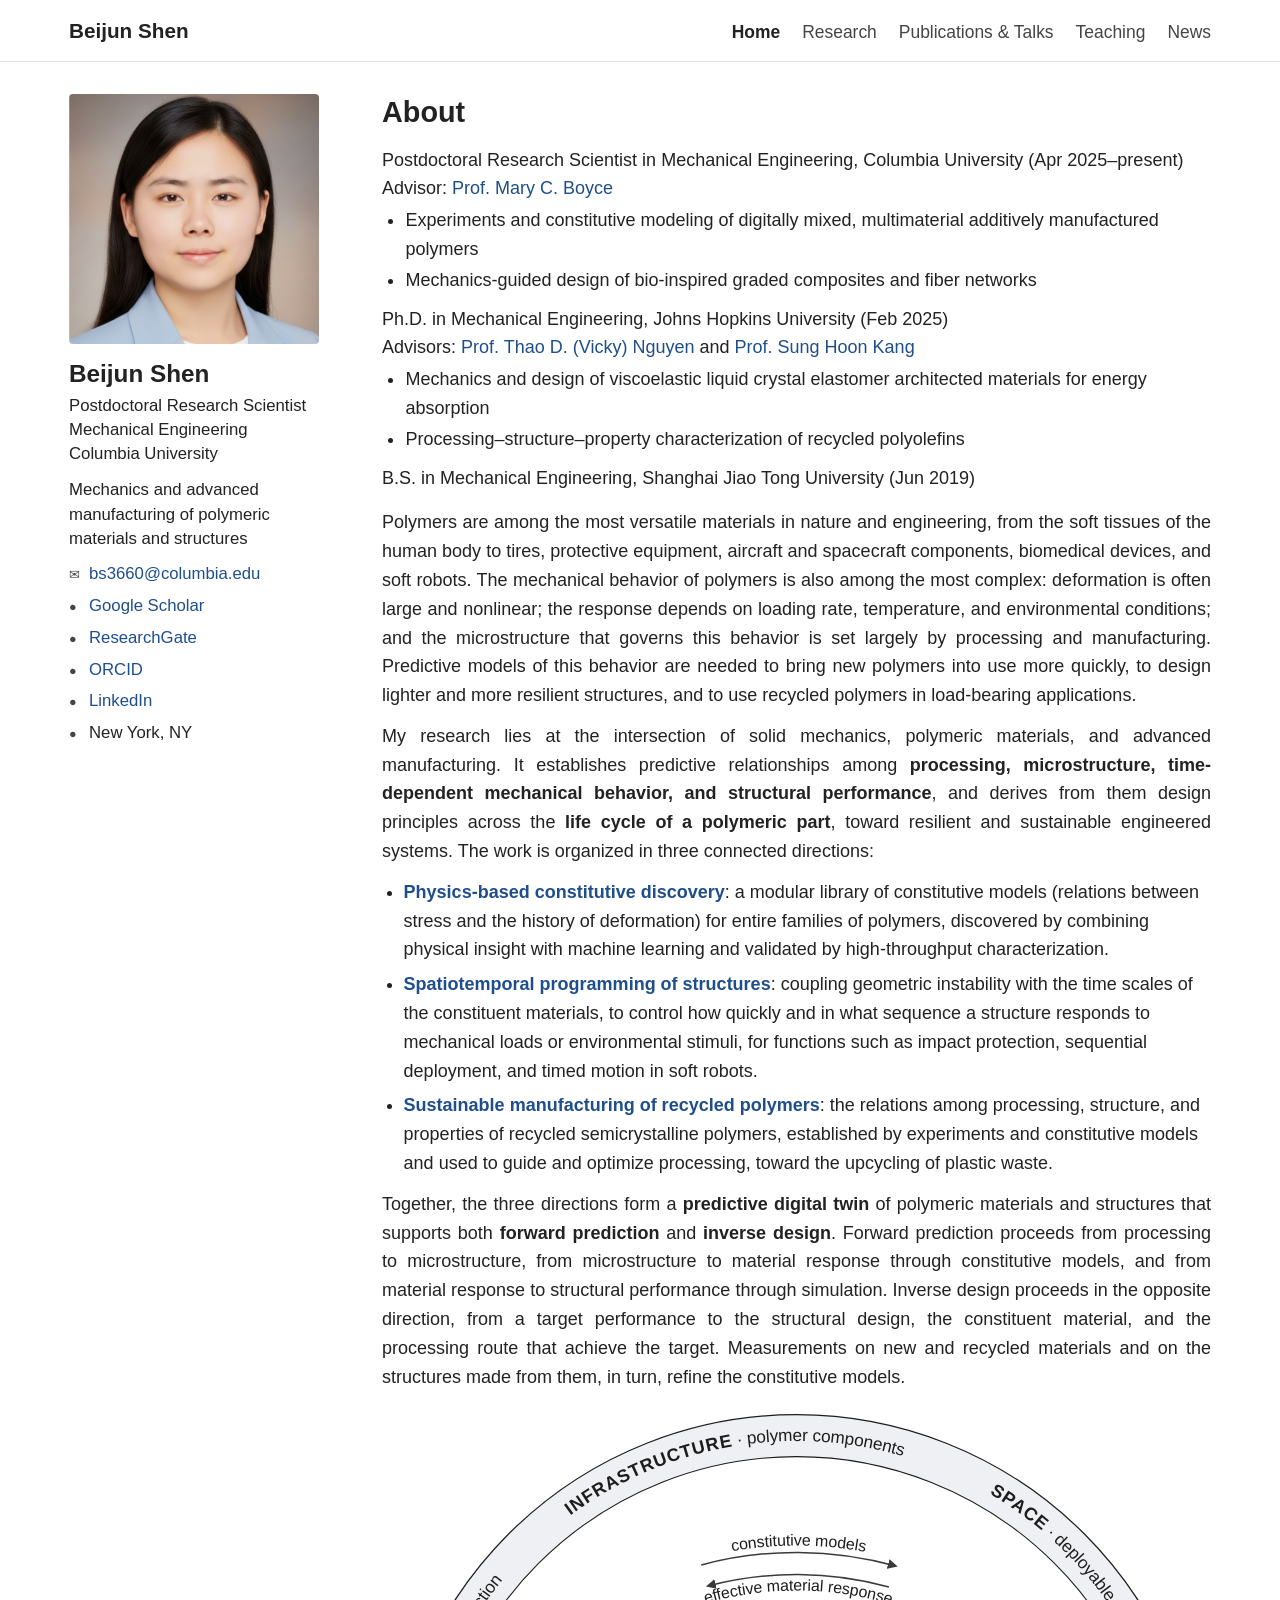
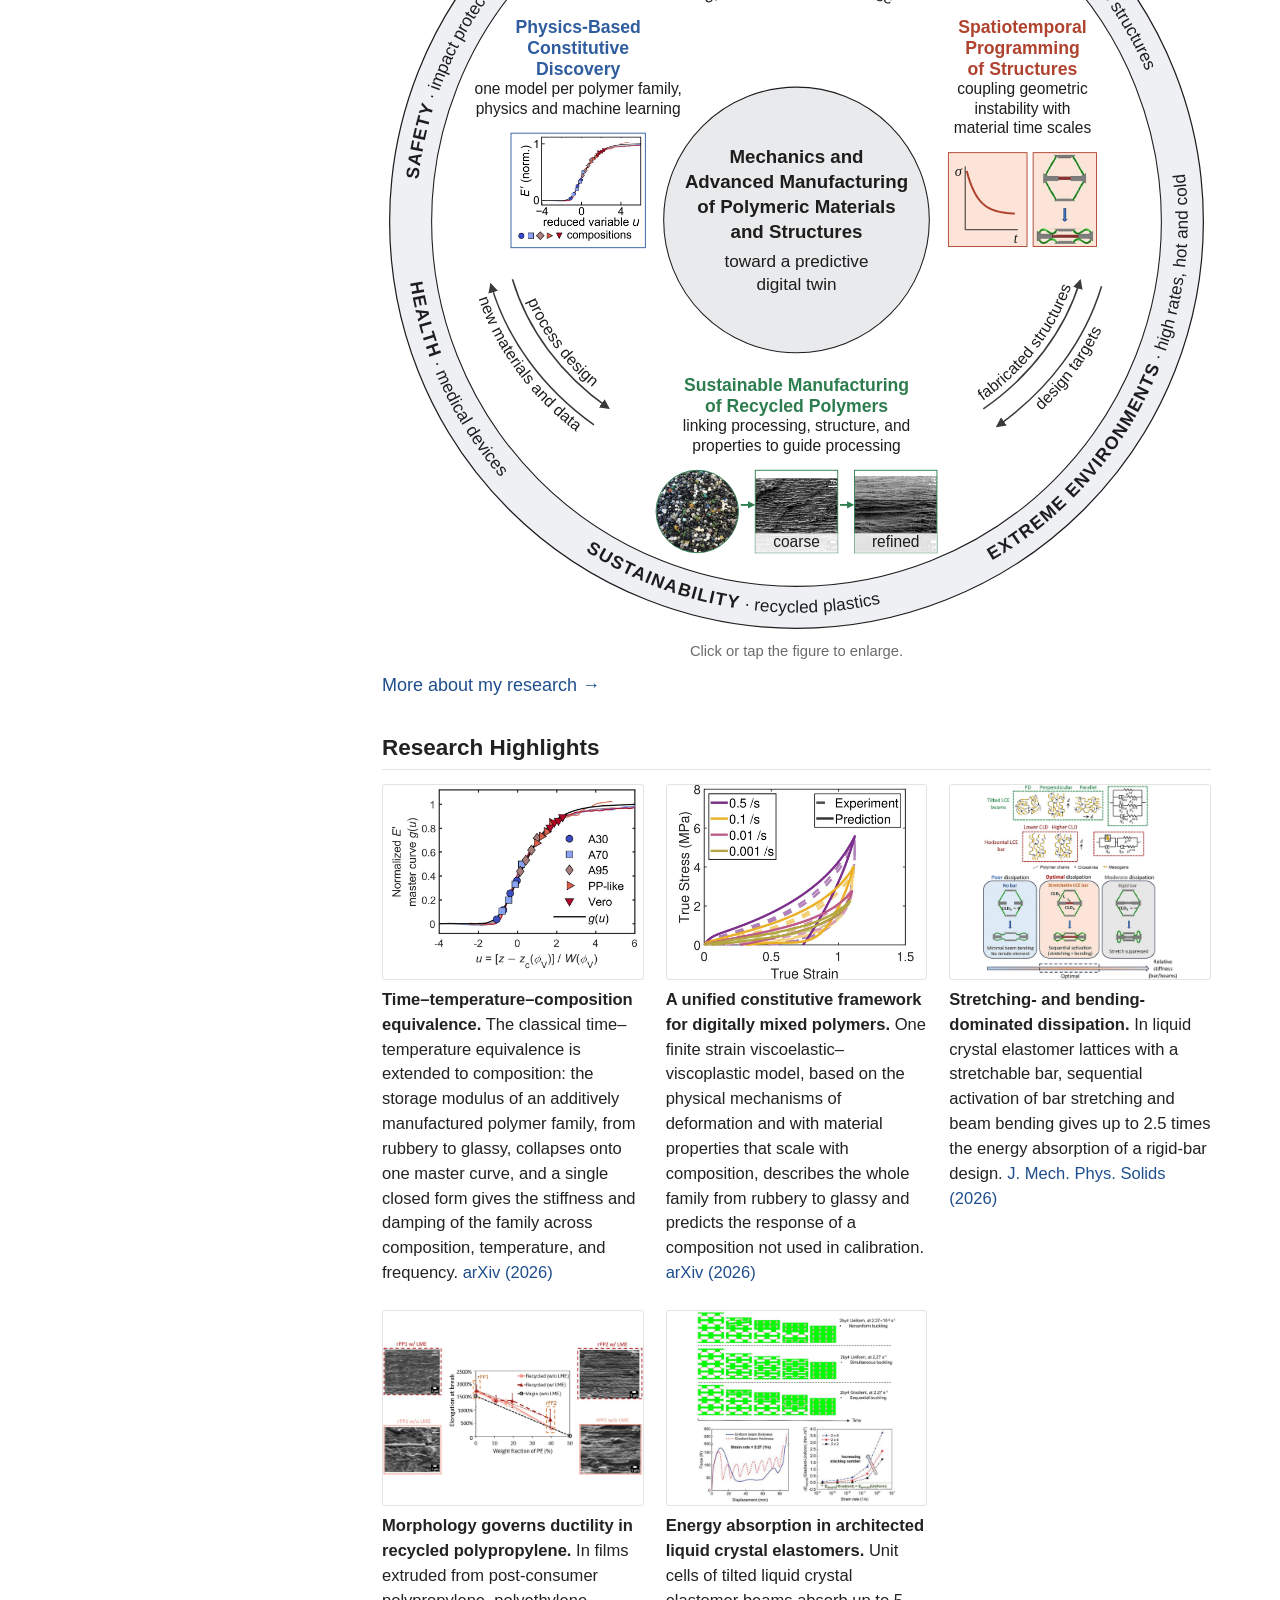
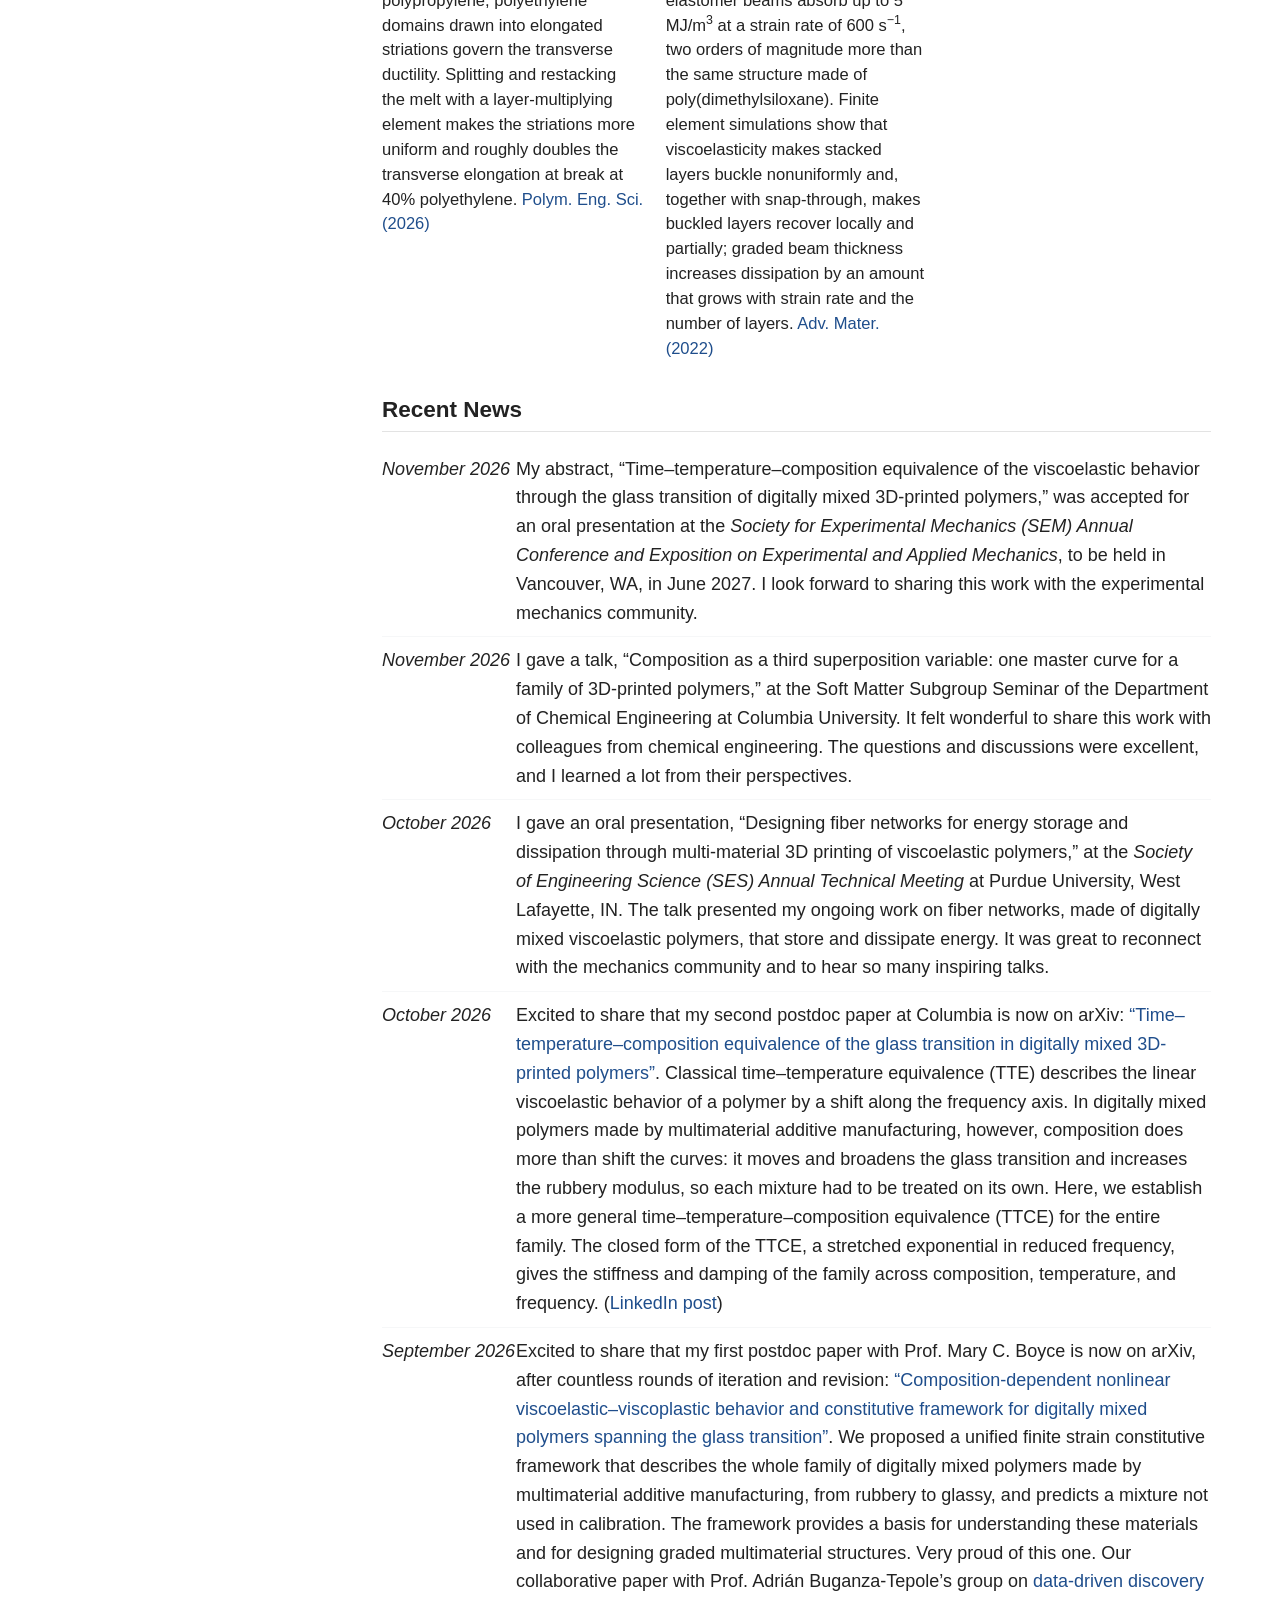
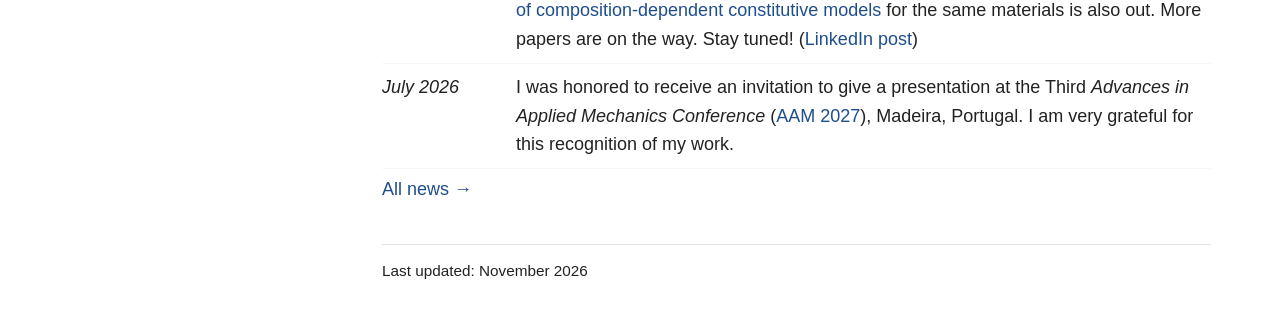
==== index.html @ 730381a9 "News + Publications: SEM 2027 abstract accepted (oral presentation, scheduled June 2027, Vancouver, " ====
<!DOCTYPE html>
<html lang="en">
<head>
    <meta charset="UTF-8">
    <meta name="viewport" content="width=device-width, initial-scale=1">
    <title>Beijun Shen</title>
    <meta name="description" content="Beijun Shen, Postdoctoral Research Scientist in Mechanical Engineering at Columbia University: mechanics of polymeric materials and structures, constitutive modeling, structural design, and advanced manufacturing.">
    <meta name="author" content="Beijun Shen">
    <link rel="icon" href="favicon.svg" type="image/svg+xml">
    <link rel="stylesheet" href="style.css?v=20261029d">
    <meta property="og:type" content="website">
    <meta property="og:title" content="Beijun Shen">
    <meta property="og:description" content="Beijun Shen, Postdoctoral Research Scientist in Mechanical Engineering at Columbia University: mechanics of polymeric materials and structures, constitutive modeling, structural design, and advanced manufacturing.">
    <meta property="og:image" content="https://beijunshen.github.io/images/photo.jpeg">
    <meta property="og:url" content="https://beijunshen.github.io/">
    <meta name="twitter:card" content="summary">
    <!-- Google tag (gtag.js) -->
<script async src="https://www.googletagmanager.com/gtag/js?id=G-M3H5852EJ4"></script>
<script>
  window.dataLayer = window.dataLayer || [];
  function gtag(){dataLayer.push(arguments);}
  gtag('js', new Date());
  gtag('config', 'G-M3H5852EJ4');
</script>
</head>
<body>

<header class="topbar">
    <div class="topbar-inner">
        <a class="brand" href="index.html">Beijun Shen</a>
        <nav class="menu">
            <a href="index.html" class="active">Home</a>
            <a href="research.html">Research</a>
            <a href="publications.html">Publications &amp; Talks</a>
            <a href="teaching.html">Teaching</a>
            <a href="news.html">News</a>
        </nav>
    </div>
</header>

<div class="layout">
<aside class="sidebar">
    <img src="images/photo.jpeg" alt="Beijun Shen" class="avatar">
    <div class="who">
        <div class="name">Beijun Shen</div>
        <div class="role">Postdoctoral Research Scientist<br>Mechanical Engineering<br>Columbia University</div>
    </div>
    <p class="tagline">Mechanics and advanced manufacturing of polymeric materials and structures</p>
    <ul class="contact">
        <li><span class="ico" aria-hidden="true">&#9993;</span><a href="mailto:bs3660@columbia.edu">bs3660@columbia.edu</a></li>
        <li><span class="ico" aria-hidden="true">&#9679;</span><a href="https://scholar.google.com/citations?user=DdyhCMUAAAAJ&amp;hl=en" target="_blank" rel="noopener noreferrer">Google Scholar</a></li>
        <li><span class="ico" aria-hidden="true">&#9679;</span><a href="https://www.researchgate.net/profile/Beijun-Shen-2/research" target="_blank" rel="noopener noreferrer">ResearchGate</a></li>
        <li><span class="ico" aria-hidden="true">&#9679;</span><a href="https://orcid.org/0009-0008-6985-1547" target="_blank" rel="noopener noreferrer">ORCID</a></li>
        <li><span class="ico" aria-hidden="true">&#9679;</span><a href="https://www.linkedin.com/in/beijun-shen-136708172/" target="_blank" rel="noopener noreferrer">LinkedIn</a></li>
        <li><span class="ico" aria-hidden="true">&#9679;</span>New York, NY</li>
    </ul>
</aside>

<main class="content">
<section>
<h1>About</h1>
<ul class="cv">
    <li>Postdoctoral Research Scientist in Mechanical Engineering, Columbia University (Apr 2025&ndash;present)<br>
        Advisor: <a href="https://www.me.columbia.edu/faculty/mary-boyce" target="_blank" rel="noopener noreferrer">Prof. Mary C. Boyce</a>
        <ul>
            <li>Experiments and constitutive modeling of digitally mixed, multimaterial additively manufactured polymers</li>
            <li>Mechanics-guided design of bio-inspired graded composites and fiber networks</li>
        </ul></li>
    <li>Ph.D. in Mechanical Engineering, Johns Hopkins University (Feb 2025)<br>
        Advisors: <a href="https://engineering.jhu.edu/faculty/thao-vicky-nguyen/" target="_blank" rel="noopener noreferrer">Prof. Thao D. (Vicky) Nguyen</a> and
        <a href="https://scholar.google.com/citations?user=RKlXTzoAAAAJ&amp;hl=en" target="_blank" rel="noopener noreferrer">Prof. Sung Hoon Kang</a>
        <ul>
            <li>Mechanics and design of viscoelastic liquid crystal elastomer architected materials for energy absorption</li>
            <li>Processing&ndash;structure&ndash;property characterization of recycled polyolefins</li>
        </ul></li>
    <li>B.S. in Mechanical Engineering, Shanghai Jiao Tong University (Jun 2019)</li>
</ul>
<p>
Polymers are among the most versatile materials in nature and engineering, from the soft tissues of the human body to tires,
protective equipment, aircraft and spacecraft components, biomedical devices, and soft robots. The mechanical behavior of
polymers is also among the most complex: deformation is often large and nonlinear; the response depends on loading rate,
temperature, and environmental conditions; and the microstructure that governs this behavior is set largely by processing
and manufacturing. Predictive models of this behavior are needed to bring new polymers into use more quickly, to
design lighter and more resilient structures, and to use recycled polymers in load-bearing applications.
</p>
<p>
My research lies at the intersection of solid mechanics, polymeric materials, and advanced manufacturing. It establishes
predictive relationships among <strong>processing, microstructure, time-dependent mechanical behavior, and structural
performance</strong>, and derives from them design principles across the <strong>life cycle of a polymeric part</strong>,
toward resilient and sustainable engineered systems. The work is organized in three connected directions:
</p>
<ul class="about">
    <li><a href="research.html#discovery"><strong>Physics-based constitutive discovery</strong></a>: a modular library of
    constitutive models (relations between stress and the history of deformation) for entire families of
    polymers, discovered by combining physical insight with machine learning and validated by high-throughput characterization.</li>
    <li><a href="research.html#design"><strong>Spatiotemporal programming of structures</strong></a>: coupling geometric
    instability with the time scales of the constituent materials, to control how quickly and in what sequence a structure
    responds to mechanical loads or environmental stimuli, for functions such as impact protection, sequential deployment,
    and timed motion in soft robots.</li>
    <li><a href="research.html#manufacturing"><strong>Sustainable manufacturing of recycled polymers</strong></a>:
    the relations among processing, structure, and properties of recycled semicrystalline polymers, established by
    experiments and constitutive models and used to guide and optimize processing, toward the upcycling of plastic waste.</li>
</ul>
<p>
Together, the three directions form a <strong>predictive digital twin</strong> of polymeric materials and structures that
supports both <strong>forward prediction</strong> and <strong>inverse design</strong>. Forward prediction proceeds from
processing to microstructure, from microstructure to material response through constitutive models, and from material
response to structural performance through simulation. Inverse design proceeds in
the opposite direction, from a target performance to the structural design, the constituent material, and the processing
route that achieve the target. Measurements on new and recycled materials and on the structures made from them, in turn, refine the constitutive
models.
</p>
<figure class="concept-fig">
<svg class="concept" viewBox="0 0 1086 1086" xmlns="http://www.w3.org/2000/svg" role="img" aria-label="Research overview. Core: mechanics and advanced manufacturing of polymeric materials and structures, toward a predictive digital twin. Three connected directions: physics-based constitutive discovery, shown by the storage modulus of five compositions collapsing onto one master curve; spatiotemporal programming of structures, coupling geometric instability with material time scales; and sustainable manufacturing of recycled polymers, linking processing, structure, and properties to guide processing, shown by recycled pellets and coarse versus refined microstructure. Applications: safety, infrastructure, space, extreme environments, sustainability, and health.">
<defs><marker id="lk" viewBox="0 0 10 10" refX="8" refY="5" markerWidth="6.5" markerHeight="6.5" orient="auto"><path d="M0,0 L10,5 L0,10 z" fill="#3a3a3a"/></marker><marker id="blue" viewBox="0 0 10 10" refX="5" refY="5" markerWidth="4" markerHeight="4" orient="auto"><path d="M0,0 L10,5 L0,10 z" fill="#3f6fb5"/></marker><marker id="grn" viewBox="0 0 10 10" refX="5" refY="5" markerWidth="4" markerHeight="4" orient="auto"><path d="M0,0 L10,5 L0,10 z" fill="#2e7d4f"/></marker>
<path id="dom0" d="M38.0,565.9 A505.5,505.5 0 0 1 207.4,165.0" fill="none"/>
<path id="dom1" d="M195.0,176.3 A505.5,505.5 0 0 1 742.9,78.7" fill="none"/>
<path id="dom2" d="M728.3,72.7 A505.5,505.5 0 0 1 1032.8,418.1" fill="none"/>
<path id="dom3" d="M722.5,1015.6 A505.5,505.5 0 0 0 1028.4,402.0" fill="none"/>
<path id="dom4" d="M198.9,913.3 A505.5,505.5 0 0 0 738.1,1009.3" fill="none"/>
<path id="dom5" d="M37.5,549.2 A505.5,505.5 0 0 0 212.0,925.1" fill="none"/>
</defs>
<ellipse cx="543.0" cy="543.0" rx="533" ry="533" fill="#eef0f3" stroke="#1d1d1d" stroke-width="1.6"/>
<ellipse cx="543.0" cy="543.0" rx="478" ry="478.0" fill="#fff" stroke="#1d1d1d" stroke-width="1.4"/>
<text font-family="Helvetica, Arial, sans-serif" fill="#1d1d1d" dy="7"><textPath href="#dom0" startOffset="50%" text-anchor="middle"><tspan font-size="23.5" font-weight="bold" letter-spacing="1.5">SAFETY</tspan><tspan font-size="22.5">  &#183;  impact protection</tspan></textPath></text>
<text font-family="Helvetica, Arial, sans-serif" fill="#1d1d1d" dy="7"><textPath href="#dom1" startOffset="50%" text-anchor="middle"><tspan font-size="23.5" font-weight="bold" letter-spacing="1.5">INFRASTRUCTURE</tspan><tspan font-size="22.5">  &#183;  polymer components</tspan></textPath></text>
<text font-family="Helvetica, Arial, sans-serif" fill="#1d1d1d" dy="7"><textPath href="#dom2" startOffset="50%" text-anchor="middle"><tspan font-size="23.5" font-weight="bold" letter-spacing="1.5">SPACE</tspan><tspan font-size="22.5">  &#183;  deployable structures</tspan></textPath></text>
<text font-family="Helvetica, Arial, sans-serif" fill="#1d1d1d" dy="7"><textPath href="#dom3" startOffset="50%" text-anchor="middle"><tspan font-size="23.5" font-weight="bold" letter-spacing="1.5">EXTREME ENVIRONMENTS</tspan><tspan font-size="22.5">  &#183;  high rates, hot and cold</tspan></textPath></text>
<text font-family="Helvetica, Arial, sans-serif" fill="#1d1d1d" dy="7"><textPath href="#dom4" startOffset="50%" text-anchor="middle"><tspan font-size="23.5" font-weight="bold" letter-spacing="1.5">SUSTAINABILITY</tspan><tspan font-size="22.5">  &#183;  recycled plastics</tspan></textPath></text>
<text font-family="Helvetica, Arial, sans-serif" fill="#1d1d1d" dy="7"><textPath href="#dom5" startOffset="50%" text-anchor="middle"><tspan font-size="23.5" font-weight="bold" letter-spacing="1.5">HEALTH</tspan><tspan font-size="22.5">  &#183;  medical devices</tspan></textPath></text>
<circle cx="543.0" cy="541.0" r="174" fill="#e9eaec" stroke="#1d1d1d" stroke-width="1.4"/>
<text x="543.0" y="466.6" font-family="Helvetica, Arial, sans-serif" font-size="24.5" font-weight="bold" text-anchor="middle" fill="#1d1d1d">Mechanics and</text>
<text x="543.0" y="499.4" font-family="Helvetica, Arial, sans-serif" font-size="24.5" font-weight="bold" text-anchor="middle" fill="#1d1d1d">Advanced Manufacturing</text>
<text x="543.0" y="532.3" font-family="Helvetica, Arial, sans-serif" font-size="24.5" font-weight="bold" text-anchor="middle" fill="#1d1d1d">of Polymeric Materials</text>
<text x="543.0" y="565.1" font-family="Helvetica, Arial, sans-serif" font-size="24.5" font-weight="bold" text-anchor="middle" fill="#1d1d1d">and Structures</text>
<text x="543.0" y="603.1" font-family="Helvetica, Arial, sans-serif" font-size="22.5" font-weight="normal" text-anchor="middle" fill="#1d1d1d">toward a predictive</text>
<text x="543.0" y="632.3" font-family="Helvetica, Arial, sans-serif" font-size="22.5" font-weight="normal" text-anchor="middle" fill="#1d1d1d">digital twin</text>
<text x="257.0" y="295.6" font-family="Helvetica, Arial, sans-serif" font-size="23.1" font-weight="bold" text-anchor="middle" fill="#2f5d9e">Physics-Based</text>
<text x="257.0" y="323.3" font-family="Helvetica, Arial, sans-serif" font-size="23.1" font-weight="bold" text-anchor="middle" fill="#2f5d9e">Constitutive</text>
<text x="257.0" y="351.0" font-family="Helvetica, Arial, sans-serif" font-size="23.1" font-weight="bold" text-anchor="middle" fill="#2f5d9e">Discovery</text>
<text x="257.0" y="376.4" font-family="Helvetica, Arial, sans-serif" font-size="20.4" font-weight="normal" text-anchor="middle" fill="#1d1d1d">one model per polymer family,</text>
<text x="257.0" y="401.9" font-family="Helvetica, Arial, sans-serif" font-size="20.4" font-weight="normal" text-anchor="middle" fill="#1d1d1d">physics and machine learning</text>
<image href="images/research/p1_storage_modulus_v2.png" x="169.0" y="427.3" width="176.0" height="150.0" preserveAspectRatio="xMidYMid slice"/><rect x="169.0" y="427.3" width="176.0" height="150.0" fill="none" stroke="#2f5d9e" stroke-width="1.2"/>
<text x="839.0" y="295.6" font-family="Helvetica, Arial, sans-serif" font-size="23.1" font-weight="bold" text-anchor="middle" fill="#b0432f">Spatiotemporal</text>
<text x="839.0" y="323.3" font-family="Helvetica, Arial, sans-serif" font-size="23.1" font-weight="bold" text-anchor="middle" fill="#b0432f">Programming</text>
<text x="839.0" y="351.0" font-family="Helvetica, Arial, sans-serif" font-size="23.1" font-weight="bold" text-anchor="middle" fill="#b0432f">of Structures</text>
<text x="839.0" y="376.4" font-family="Helvetica, Arial, sans-serif" font-size="20.4" font-weight="normal" text-anchor="middle" fill="#1d1d1d">coupling geometric</text>
<text x="839.0" y="401.9" font-family="Helvetica, Arial, sans-serif" font-size="20.4" font-weight="normal" text-anchor="middle" fill="#1d1d1d">instability with</text>
<text x="839.0" y="427.4" font-family="Helvetica, Arial, sans-serif" font-size="20.4" font-weight="normal" text-anchor="middle" fill="#1d1d1d">material time scales</text>
<rect x="742.0" y="452.8" width="103" height="123" fill="#fce4d8" stroke="#b0432f" stroke-width="1.2"/>
<path d="M764.0,553.7850000000001 L833.0,553.7850000000001 M764.0,553.7850000000001 L764.0,470.7850000000001" stroke="#1d1d1d" stroke-width="1.2" fill="none"/>
<path d="M766.0,476.8 L768.1,484.2 L770.2,490.7 L772.3,496.3 L774.4,501.1 L776.5,505.4 L778.6,509.1 L780.7,512.3 L782.8,515.1 L784.9,517.5 L787.0,519.6 L789.1,521.4 L791.2,523.0 L793.3,524.4 L795.4,525.6 L797.5,526.6 L799.6,527.5 L801.7,528.3 L803.8,529.0 L805.9,529.6 L808.0,530.1 L810.1,530.6 L812.2,531.0 L814.3,531.3 L816.4,531.6 L818.5,531.9 L820.6,532.1 L822.7,532.3 L824.8,532.5 L826.9,532.6 L829.0,532.7" stroke="#b0432f" stroke-width="2.6" fill="none"/>
<text x="755.0" y="483.8" font-family="Georgia, serif" font-size="19" font-style="italic" text-anchor="middle" fill="#1d1d1d">&#963;</text>
<text x="830.0" y="570.8" font-family="Georgia, serif" font-size="18" font-style="italic" text-anchor="middle" fill="#1d1d1d">t</text>
<image href="images/research/cf_jmps_clean.png" x="853.0" y="452.8" width="83.0" height="123.0" preserveAspectRatio="xMidYMid slice"/><rect x="853.0" y="452.8" width="83.0" height="123.0" fill="none" stroke="#b0432f" stroke-width="1.2"/>
<text x="543.0" y="764.9" font-family="Helvetica, Arial, sans-serif" font-size="23.1" font-weight="bold" text-anchor="middle" fill="#2e7d4f">Sustainable Manufacturing</text>
<text x="543.0" y="792.6" font-family="Helvetica, Arial, sans-serif" font-size="23.1" font-weight="bold" text-anchor="middle" fill="#2e7d4f">of Recycled Polymers</text>
<text x="543.0" y="818.0" font-family="Helvetica, Arial, sans-serif" font-size="20.4" font-weight="normal" text-anchor="middle" fill="#1d1d1d">linking processing, structure, and</text>
<text x="543.0" y="843.5" font-family="Helvetica, Arial, sans-serif" font-size="20.4" font-weight="normal" text-anchor="middle" fill="#1d1d1d">properties to guide processing</text>
<clipPath id="pel"><circle cx="413.0" cy="922.9" r="54.0"/></clipPath><image href="images/research/cf_pellets.jpg" x="355.8" y="865.7" width="114.5" height="114.5" clip-path="url(#pel)" preserveAspectRatio="xMidYMid slice"/><circle cx="413.0" cy="922.9" r="54.0" fill="none" stroke="#2e7d4f" stroke-width="1.2"/>
<image href="images/research/p3_sem_coarse.jpg" x="489.0" y="868.9" width="108.0" height="108.0" preserveAspectRatio="xMidYMid slice"/><rect x="489.0" y="868.9" width="108.0" height="108.0" fill="none" stroke="#2e7d4f" stroke-width="1.2"/>
<rect x="489.0" y="951.4" width="108" height="25.5" fill="#ffffff" fill-opacity="0.88"/>
<text x="543.0" y="969.8" font-family="Helvetica, Arial, sans-serif" font-size="20.4" text-anchor="middle" fill="#1d1d1d">coarse</text>
<image href="images/research/p3_sem_refined.jpg" x="619.0" y="868.9" width="108.0" height="108.0" preserveAspectRatio="xMidYMid slice"/><rect x="619.0" y="868.9" width="108.0" height="108.0" fill="none" stroke="#2e7d4f" stroke-width="1.2"/>
<rect x="619.0" y="951.4" width="108" height="25.5" fill="#ffffff" fill-opacity="0.88"/>
<text x="673.0" y="969.8" font-family="Helvetica, Arial, sans-serif" font-size="20.4" text-anchor="middle" fill="#1d1d1d">refined</text>
<path d="M470.0,914.3 L484.0,914.3" stroke="#2e7d4f" stroke-width="2.4" fill="none" marker-end="url(#grn)"/>
<path d="M600.0,914.3 L614.0,914.3" stroke="#2e7d4f" stroke-width="2.4" fill="none" marker-end="url(#grn)"/>
<path d="M418.2,206.9 A412.5,350.5 0 0 1 673.1,208.4" fill="none" stroke="#3a3a3a" stroke-width="2" marker-end="url(#lk)"/>
<path d="M664.0,235.9 A383.5,321.5 0 0 0 426.9,234.6" fill="none" stroke="#3a3a3a" stroke-width="2" marker-end="url(#lk)"/>
<path d="M441.5,186.0 A427.5,365.5 0 0 1 650.1,187.1" id="lkf0" fill="none"/>
<text font-family="Helvetica, Arial, sans-serif" font-size="20.9" fill="#1d1d1d" dy="6"><textPath href="#lkf0" startOffset="50%" text-anchor="middle">constitutive models</textPath></text>
<path d="M391.0,261.8 A368.5,306.5 0 0 1 699.5,263.5" id="lkb0" fill="none"/>
<text font-family="Helvetica, Arial, sans-serif" font-size="20.9" fill="#1d1d1d" dy="6"><textPath href="#lkb0" startOffset="50%" text-anchor="middle">effective material response</textPath></text>
<path d="M942.6,627.9 A412.5,350.5 0 0 1 806.2,810.9" fill="none" stroke="#3a3a3a" stroke-width="2" marker-end="url(#lk)"/>
<path d="M787.7,788.6 A383.5,321.5 0 0 0 914.5,620.7" fill="none" stroke="#3a3a3a" stroke-width="2" marker-end="url(#lk)"/>
<path d="M843.1,801.3 A427.5,365.5 0 0 0 946.5,661.8" id="lkf1" fill="none"/>
<text font-family="Helvetica, Arial, sans-serif" font-size="20.9" fill="#1d1d1d" dy="6"><textPath href="#lkf1" startOffset="50%" text-anchor="middle">design targets</textPath></text>
<path d="M757.8,790.0 A368.5,306.5 0 0 0 905.5,596.3" id="lkb1" fill="none"/>
<text font-family="Helvetica, Arial, sans-serif" font-size="20.9" fill="#1d1d1d" dy="6"><textPath href="#lkb1" startOffset="50%" text-anchor="middle">fabricated structures</textPath></text>
<path d="M277.7,809.4 A412.5,350.5 0 0 1 142.7,625.7" fill="none" stroke="#3a3a3a" stroke-width="2" marker-end="url(#lk)"/>
<path d="M170.9,618.7 A383.5,321.5 0 0 0 296.4,787.2" fill="none" stroke="#3a3a3a" stroke-width="2" marker-end="url(#lk)"/>
<path d="M125.3,618.8 A427.5,365.5 0 0 0 277.8,827.7" id="lkf2" fill="none"/>
<text font-family="Helvetica, Arial, sans-serif" font-size="20.9" fill="#1d1d1d" dy="6"><textPath href="#lkf2" startOffset="50%" text-anchor="middle">new materials and data</textPath></text>
<path d="M190.2,629.6 A368.5,306.5 0 0 0 292.4,765.7" id="lkb2" fill="none"/>
<text font-family="Helvetica, Arial, sans-serif" font-size="20.9" fill="#1d1d1d" dy="6"><textPath href="#lkb2" startOffset="50%" text-anchor="middle">process design</textPath></text>
</svg>
<figcaption class="zoom-hint">Click or tap the figure to enlarge.</figcaption>
</figure>
<p class="more"><a href="research.html">More about my research &rarr;</a></p>
</section>

<section>
<h2>Research Highlights</h2>
<div class="cards">
    <figure class="card">
        <img src="images/research/ttce_collapse.jpg" alt="Storage modulus of five digitally mixed compositions collapsing onto one master curve" loading="lazy">
        <figcaption><strong>Time&ndash;temperature&ndash;composition equivalence.</strong> The classical time&ndash;temperature equivalence is extended to composition: the storage modulus of an additively manufactured polymer family, from rubbery to glassy, collapses onto one master curve, and a single closed form gives the stiffness and damping of the family across composition, temperature, and frequency. <a href="https://doi.org/10.48550/arXiv.2610.14986" target="_blank" rel="noopener noreferrer">arXiv (2026)</a></figcaption>
    </figure>
    <figure class="card">
        <img src="images/research/framework_prediction.jpg" alt="Predicted and measured stress&ndash;strain response of a composition not used in calibration" loading="lazy">
        <figcaption><strong>A unified constitutive framework for digitally mixed polymers.</strong> One finite strain viscoelastic&ndash;viscoplastic model, based on the physical mechanisms of deformation and with material properties that scale with composition, describes the whole family from rubbery to glassy and predicts the response of a composition not used in calibration. <a href="https://doi.org/10.48550/arXiv.2609.04399" target="_blank" rel="noopener noreferrer">arXiv (2026)</a></figcaption>
    </figure>
    <figure class="card">
        <img src="images/research/jmps_ga.jpg" alt="Graphical abstract: liquid crystal elastomer lattice with a stretchable bar giving optimal dissipation" loading="lazy">
        <figcaption><strong>Stretching- and bending-dominated dissipation.</strong> In liquid crystal elastomer lattices with a stretchable bar, sequential activation of bar stretching and beam bending gives up to 2.5 times the energy absorption of a rigid-bar design. <a href="https://doi.org/10.1016/j.jmps.2025.106497" target="_blank" rel="noopener noreferrer">J. Mech. Phys. Solids (2026)</a></figcaption>
    </figure>
    <figure class="card">
        <img src="images/research/pes_ga.jpg" alt="Graphical abstract: elongation at break of recycled polypropylene films against polyethylene content, with striation micrographs" loading="lazy">
        <figcaption><strong>Morphology governs ductility in recycled polypropylene.</strong> In films extruded from post-consumer polypropylene, polyethylene domains drawn into elongated striations govern the transverse ductility. Splitting and restacking the melt with a layer-multiplying element makes the striations more uniform and roughly doubles the transverse elongation at break at 40% polyethylene. <a href="https://doi.org/10.1002/pen.70353" target="_blank" rel="noopener noreferrer">Polym. Eng. Sci. (2026)</a></figcaption>
    </figure>
    <figure class="card">
        <img src="images/research/adma_sim.jpg" alt="Finite element simulations of stacked liquid crystal elastomer layers buckling nonuniformly, simultaneously, or in sequence" loading="lazy">
        <figcaption><strong>Energy absorption in architected liquid crystal elastomers.</strong> Unit cells of tilted liquid crystal elastomer beams absorb up to 5 MJ/m<sup>3</sup> at a strain rate of 600 s<sup>&minus;1</sup>, two orders of magnitude more than the same structure made of poly(dimethylsiloxane). Finite element simulations show that viscoelasticity makes stacked layers buckle nonuniformly and, together with snap-through, makes buckled layers recover locally and partially; graded beam thickness increases dissipation by an amount that grows with strain rate and the number of layers. <a href="https://doi.org/10.1002/adma.202200272" target="_blank" rel="noopener noreferrer">Adv. Mater. (2022)</a></figcaption>
    </figure>
</div>
</section>

<section>
<h2>Recent News</h2>
<ul class="news">
    <li><span class="date">November 2026</span><div class="text">My abstract, “Time–temperature–composition equivalence of the viscoelastic behavior through the glass transition of digitally mixed 3D-printed polymers,” was accepted for an oral presentation at the <i>Society for Experimental Mechanics (SEM) Annual Conference and Exposition on Experimental and Applied Mechanics</i>, to be held in Vancouver, WA, in June 2027. I look forward to sharing this work with the experimental mechanics community.</div></li>
    <li><span class="date">November 2026</span><div class="text">I gave a talk, “Composition as a third superposition variable: one master curve for a family of 3D-printed polymers,” at the Soft Matter Subgroup Seminar of the Department of Chemical Engineering at Columbia University. It felt wonderful to share this work with colleagues from chemical engineering. The questions and discussions were excellent, and I learned a lot from their perspectives.</div></li>
    <li><span class="date">October 2026</span><div class="text">I gave an oral presentation, “Designing fiber networks for energy storage and dissipation through multi-material 3D printing of viscoelastic polymers,” at the <i>Society of Engineering Science (SES) Annual Technical Meeting</i> at Purdue University, West Lafayette, IN. The talk presented my ongoing work on fiber networks, made of digitally mixed viscoelastic polymers, that store and dissipate energy. It was great to reconnect with the mechanics community and to hear so many inspiring talks.</div></li>
    <li><span class="date">October 2026</span><div class="text">Excited to share that my second postdoc paper at Columbia is now on arXiv: <a href="https://doi.org/10.48550/arXiv.2610.14986" target="_blank" rel="noopener noreferrer"> “Time–temperature–composition equivalence of the glass transition in digitally mixed 3D-printed polymers”</a>. Classical time–temperature equivalence (TTE) describes the linear viscoelastic behavior of a polymer by a shift along the frequency axis. In digitally mixed polymers made by multimaterial additive manufacturing, however, composition does more than shift the curves: it moves and broadens the glass transition and increases the rubbery modulus, so each mixture had to be treated on its own. Here, we establish a more general time–temperature–composition equivalence (TTCE) for the entire family. The closed form of the TTCE, a stretched exponential in reduced frequency, gives the stiffness and damping of the family across composition, temperature, and frequency. (<a href="https://www.linkedin.com/feed/update/urn:li:activity:7515976046169600002/" target="_blank" rel="noopener noreferrer">LinkedIn post</a>)</div></li>
    <li><span class="date">September 2026</span><div class="text">Excited to share that my first postdoc paper with Prof. Mary C. Boyce is now on arXiv, after countless rounds of iteration and revision: <a href="https://doi.org/10.48550/arXiv.2609.04399" target="_blank" rel="noopener noreferrer"> “Composition-dependent nonlinear viscoelastic–viscoplastic behavior and constitutive framework for digitally mixed polymers spanning the glass transition”</a>. We proposed a unified finite strain constitutive framework that describes the whole family of digitally mixed polymers made by multimaterial additive manufacturing, from rubbery to glassy, and predicts a mixture not used in calibration. The framework provides a basis for understanding these materials and for designing graded multimaterial structures. Very proud of this one. Our collaborative paper with Prof. Adrián Buganza-Tepole’s group on <a href="https://doi.org/10.48550/arXiv.2609.04541" target="_blank" rel="noopener noreferrer">data-driven discovery of composition-dependent constitutive models</a> for the same materials is also out. More papers are on the way. Stay tuned! (<a href="https://www.linkedin.com/feed/update/urn:li:activity:7503520522584899585/" target="_blank" rel="noopener noreferrer">LinkedIn post</a>)</div></li>
    <li><span class="date">July 2026</span><div class="text">I was honored to receive an invitation to give a presentation at the Third <i>Advances in Applied Mechanics Conference</i> (<a href="https://www.aam-conf.com/" target="_blank" rel="noopener noreferrer">AAM 2027</a>), Madeira, Portugal. I am very grateful for this recognition of my work.</div></li>
</ul>
<p class="more"><a href="news.html">All news &rarr;</a></p>
</section>

<footer class="footer">Last updated: November 2026</footer>
</main>
</div>

<div class="lightbox" id="lightbox" hidden><img alt=""><span class="lb-close" aria-hidden="true">&times;</span></div>
<script>
(function () {
  var lb = document.getElementById('lightbox'), img = lb.querySelector('img');
  function close() { lb.hidden = true; var s = lb.querySelector('svg.lb-svg'); if (s) s.remove(); img.style.display = ''; }
  document.querySelectorAll('.content figure img').forEach(function (el) {
    el.classList.add('zoomable');
    el.addEventListener('click', function () { img.src = el.src; img.alt = el.alt; img.style.display = ''; lb.hidden = false; });
  });
  document.querySelectorAll('.concept-fig svg.concept').forEach(function (el) {
    el.classList.add('zoomable');
    el.addEventListener('click', function () {
      var c = el.cloneNode(true); c.setAttribute('class', 'lb-svg');
      img.style.display = 'none'; lb.insertBefore(c, img); lb.hidden = false;
    });
  });
  lb.addEventListener('click', close);
  document.addEventListener('keydown', function (e) { if (e.key === 'Escape') close(); });
})();
</script>

</body>
</html>
---- style.css ----
/* Beijun Shen — academic site. Plain, classic layout: top bar, left profile sidebar, single content column. */

:root {
    --text: #222;
    --muted: #222;
    --link: #1f4e8c;
    --rule: #e3e3e3;
    --bg: #fff;
    --soft: #f6f7f8;
    --font: -apple-system, BlinkMacSystemFont, "Segoe UI", Helvetica, Arial, sans-serif;
}

* { box-sizing: border-box; }

html { -webkit-text-size-adjust: 100%; font-size: 18px; }

body {
    margin: 0;
    background: var(--bg);
    color: var(--text);
    font-family: var(--font);
    font-size: 1rem;
    line-height: 1.6;
}

a { color: var(--link); text-decoration: none; }
a:hover { text-decoration: underline; }

/* ---------- top bar ---------- */
.topbar {
    border-bottom: 1px solid var(--rule);
    background: var(--bg);
}
.topbar-inner {
    max-width: 1190px;
    margin: 0 auto;
    padding: 14px 24px;
    display: flex;
    align-items: baseline;
    justify-content: space-between;
    gap: 16px;
    flex-wrap: wrap;
}
.brand {
    font-size: 1.15rem;
    font-weight: 600;
    color: var(--text);
}
.brand:hover { text-decoration: none; }
.menu { display: flex; gap: 22px; flex-wrap: wrap; }
.menu a { color: #444; font-size: 0.97rem; }
.menu a:hover { color: var(--text); text-decoration: none; }
.menu a.active { color: var(--text); font-weight: 600; }

/* ---------- layout ---------- */
.layout {
    max-width: 1190px;
    margin: 0 auto;
    padding: 32px 24px 40px;
    display: grid;
    grid-template-columns: 265px minmax(0, 1fr);
    gap: 48px;
}

.sidebar {
    position: sticky;
    top: 24px;
    align-self: start;
    font-size: 0.93rem;
}
.avatar {
    width: 100%;
    max-width: 250px;
    border-radius: 4px;
    display: block;
}
.who { margin-top: 14px; }
.who .name { font-size: 1.35rem; font-weight: 600; line-height: 1.3; }
.who .role { color: var(--muted); margin-top: 4px; line-height: 1.45; }
.tagline { margin: 12px 0 10px; line-height: 1.45; }
.contact { list-style: none; padding: 0; margin: 0; }
.contact li { margin: 5px 0; display: flex; gap: 8px; align-items: baseline; color: var(--muted); word-break: break-word; }
.contact .ico { font-size: 0.7rem; width: 12px; color: #444; flex: none; }

/* ---------- content ---------- */
.content { min-width: 0; }
.content section { margin-bottom: 34px; }

h1, h2 { font-weight: 600; line-height: 1.3; }
h1 {
    font-size: 1.6rem;
    margin: 0 0 14px;
}
h2 {
    font-size: 1.25rem;
    margin: 0 0 14px;
    padding-bottom: 6px;
    border-bottom: 1px solid var(--rule);
}
p { margin: 0 0 12px; }
ul { padding-left: 1.2em; margin: 0 0 12px; }
li { margin: 4px 0; }
.more { margin-top: 6px; }

.areas { list-style: none; padding-left: 0; }
.areas li { padding-left: 14px; border-left: 3px solid var(--rule); margin: 8px 0; }

/* research highlight cards */
.cards {
    display: grid;
    grid-template-columns: repeat(3, minmax(0, 1fr));
    gap: 24px 22px;
}
.card { margin: 0; }
.card img {
    width: 100%;
    aspect-ratio: 4 / 3;
    object-fit: contain;
    background: #fff;
    border: 1px solid var(--rule);
    border-radius: 3px;
    display: block;
}
.card figcaption { font-size: 0.92rem; margin-top: 8px; line-height: 1.5; }

/* research page figures */
.thrust p.next { color: var(--muted); }
.thrust p.next strong { color: var(--text); }
.figrow {
    display: grid;
    grid-template-columns: repeat(2, minmax(0, 1fr));
    gap: 22px;
    margin: 16px 0 14px;
    align-items: start;
}
figure { margin: 0; }
.figrow img, figure.wide img {
    width: 100%;
    display: block;
    border: 1px solid var(--rule);
    border-radius: 3px;
}
figure.wide { margin: 16px 0 14px; }
figcaption { font-size: 0.92rem; color: var(--muted); margin-top: 6px; line-height: 1.5; }

/* relevant publications under each research pillar */
.rel-label { font-weight: 600; margin: 16px 0 4px; }
.rel { font-size: 1rem; }
.rel li { margin: 5px 0; }

/* news */
.news { list-style: none; padding: 0; margin: 0; }
.news li {
    display: grid;
    grid-template-columns: 120px minmax(0, 1fr);
    gap: 14px;
    padding: 9px 0;
    border-bottom: 1px solid var(--soft);
    margin: 0;
}
.news .date { color: var(--muted); font-style: italic; white-space: nowrap; }
.news-photo {
    display: block;
    width: 100%;
    max-width: 420px;
    margin-top: 10px;
    border-radius: 3px;
}

/* publications */
.legend { color: var(--muted); font-size: 1rem; }
.pubs { padding-left: 1.6em; }
.pubs li { margin: 0 0 12px; padding-left: 4px; }
.note { color: var(--muted); }

/* teaching / mentoring entries */
.entries { list-style: none; padding: 0; }
.entries > li { margin: 0 0 16px; }
.entry-head { display: flex; justify-content: space-between; gap: 16px; flex-wrap: wrap; }
.entry-head + ul { margin-top: 4px; }
.when { color: var(--muted); white-space: nowrap; }

.footer {
    margin-top: 40px;
    padding-top: 14px;
    border-top: 1px solid var(--rule);
    color: var(--muted);
    font-size: 0.85rem;
}

/* ---------- narrow screens ---------- */
@media (max-width: 1000px) {
    .cards { grid-template-columns: repeat(2, minmax(0, 1fr)); }
}

@media (max-width: 820px) {
    .layout { grid-template-columns: 1fr; gap: 26px; padding: 22px 16px 32px; }
    .topbar-inner { padding: 12px 16px; }
    .menu { gap: 14px; }
    .menu a { font-size: 0.92rem; }
    .sidebar {
        position: static;
        display: grid;
        grid-template-columns: 110px minmax(0, 1fr);
        gap: 4px 16px;
        align-items: start;
    }
    .avatar { grid-row: span 3; max-width: 110px; }
    .who { margin-top: 0; }
    .tagline { margin: 4px 0; }
    .contact { grid-column: 1 / -1; display: flex; flex-wrap: wrap; gap: 4px 16px; margin-top: 8px; }
    .contact li { margin: 0; }
    .cards, .figrow { grid-template-columns: 1fr; }
    .cards { max-width: 460px; }
    .news li { grid-template-columns: 1fr; gap: 2px; }
}

/* concept figure */
.concept-fig { margin: 18px 0 8px; }
.concept-fig svg, .overview-fig svg { width: 100%; height: auto; display: block; }
.overview-fig { margin: 18px 0 6px; }

/* click-to-enlarge figures */
img.zoomable { cursor: zoom-in; }
.lightbox {
    position: fixed; inset: 0; z-index: 50;
    background: rgba(20, 22, 26, 0.88);
    display: flex; align-items: center; justify-content: center;
    padding: 24px; cursor: zoom-out;
}
.lightbox[hidden] { display: none; }
.lightbox img { max-width: 100%; max-height: 100%; background: #fff; border-radius: 3px; }
.lightbox .lb-svg { width: min(94vw, 94vh); height: auto; max-height: 100%; background: #fff; border-radius: 50%; }
svg.zoomable { cursor: zoom-in; }
.lb-close { position: absolute; top: 10px; right: 20px; color: #fff; font-size: 34px; line-height: 1; }

/* corresponding-author and equal-contribution marks */
.content sup { font-weight: 900; color: inherit; font-size: 1em; line-height: 0; vertical-align: 0.45em; margin-left: 1px; }
.content figcaption sup { font-weight: normal; font-size: 0.75em; vertical-align: super; line-height: 0; margin-left: 0; }

/* full-width research overview figure at the top of the home page */
.hero { max-width: 1190px; margin: 28px auto 0; padding: 0 24px; }
.hero .concept-fig { margin: 0; }
@media (max-width: 820px) { .hero { padding: 0 16px; margin-top: 18px; } }

/* keep the home-page overview figure compact */
.content .concept-fig { max-width: min(100%, 95vh); margin: 16px auto 8px; }

/* home page: full-width overview figure after About, then highlights and news */
.band { max-width: 1190px; margin: 0 auto; padding: 0 24px; }
.band .concept-fig { max-width: min(1000px, 95vh); margin: 4px auto 6px; }
.band .more { max-width: 1000px; margin: 0 auto 10px; }
.after { max-width: 1190px; margin: 0 auto; padding: 8px 24px 40px; }
.after section { margin-bottom: 34px; }
@media (max-width: 820px) { .band, .after { padding-left: 16px; padding-right: 16px; } }
@media (max-width: 820px) {
    .band .concept-fig { overflow-x: auto; -webkit-overflow-scrolling: touch; }
    .band .concept-fig svg { min-width: 680px; }
}

ul.about { padding-left: 1.2em; }
ul.about li { margin: 6px 0; }
ul.cv { list-style: none; padding-left: 0; margin-bottom: 16px; }
ul.cv > li { margin: 0 0 10px; }
ul.cv ul { list-style: disc; padding-left: 1.3em; margin: 3px 0 0; }
ul.cv ul li { margin: 2px 0; }
.thrust p.lead { font-size: 1.06rem; font-weight: 600; margin-bottom: 10px; }
.thrust p.apps { margin-top: -2px; }

/* justified body paragraphs; hyphenation keeps word spacing even */
.content p { text-align: justify; -webkit-hyphens: auto; hyphens: auto; }
@media (max-width: 600px) { .content p { text-align: left; } }

/* concept figure: zoom hint, and a full-size, scrollable enlarged view on phones */
.concept-fig .zoom-hint { text-align: center; font-size: 0.82rem; color: #6b6b6b; margin-top: 4px; }
@media (max-width: 820px) {
    .lightbox { overflow: auto; align-items: flex-start; justify-content: flex-start; padding: 12px; }
    .lightbox .lb-svg { width: 1000px; max-width: none; max-height: none; flex: none; border-radius: 0; }
    .lb-close { position: fixed; }
}
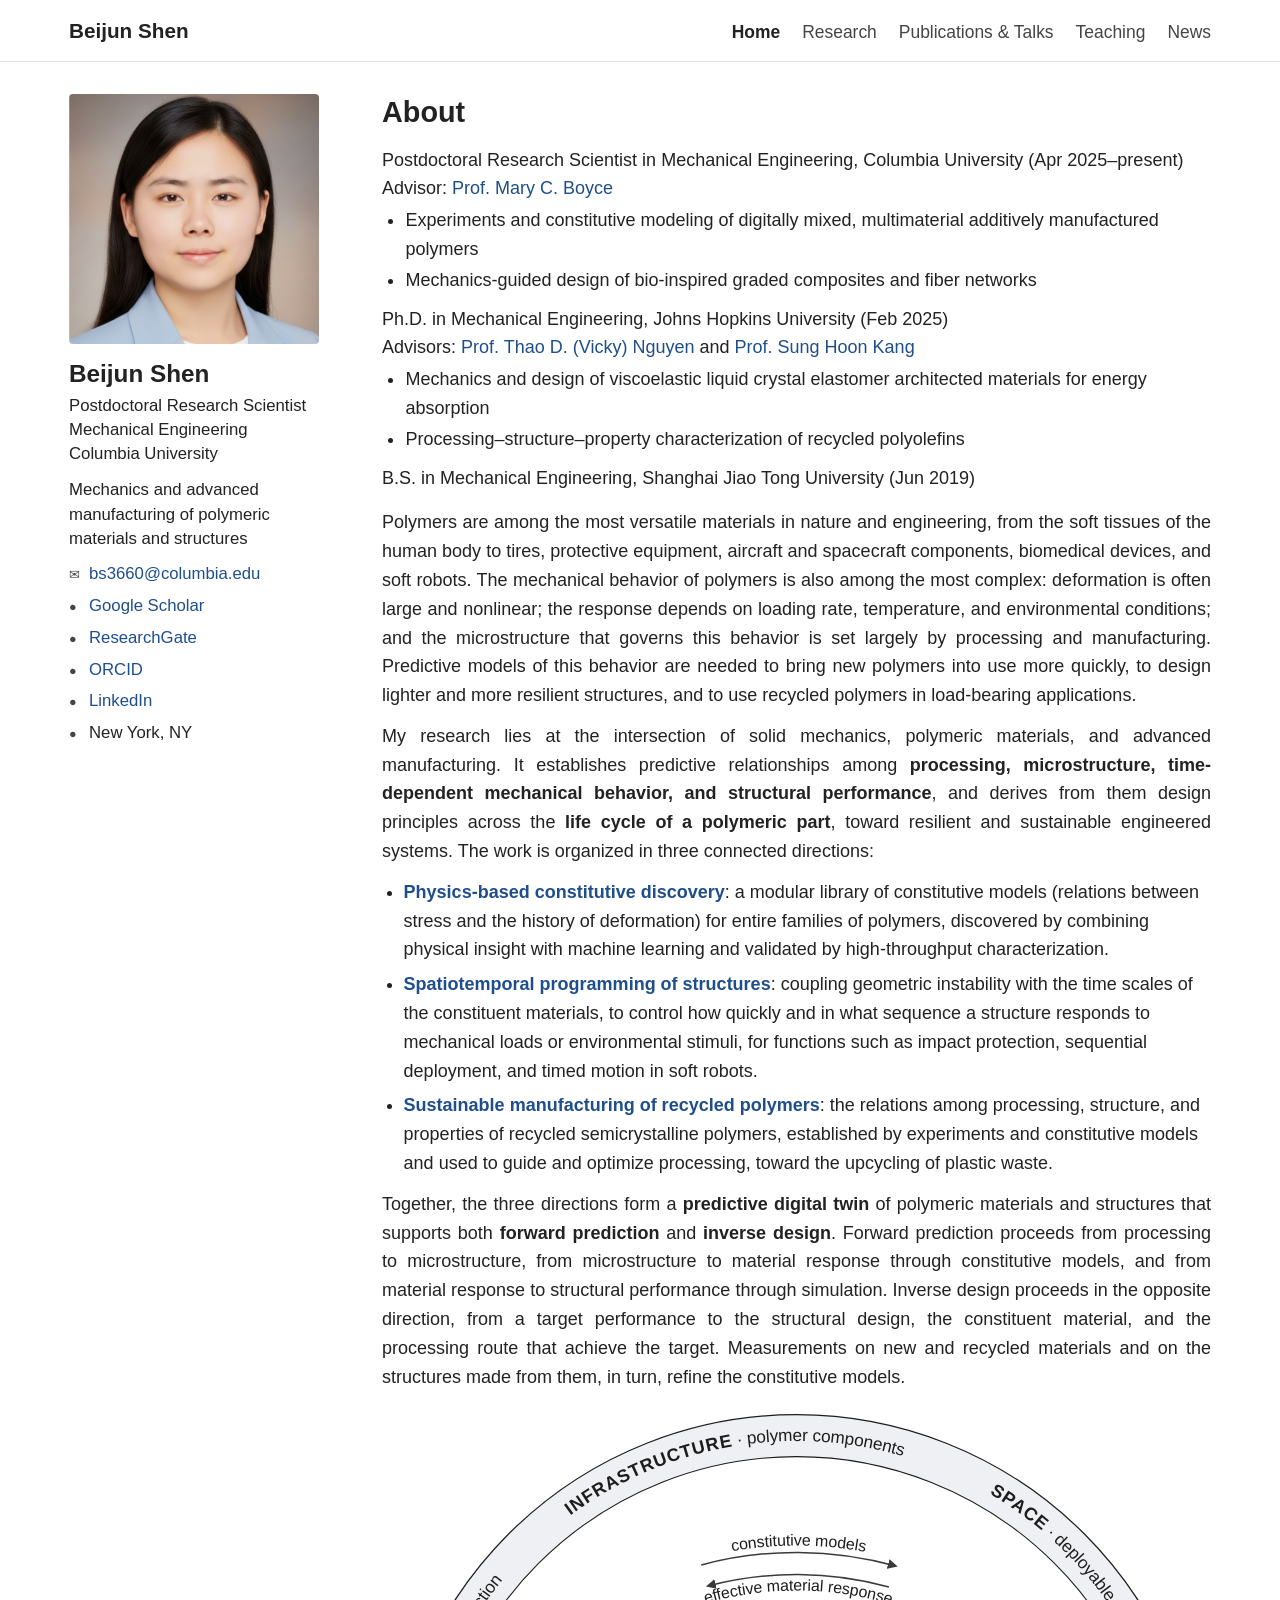
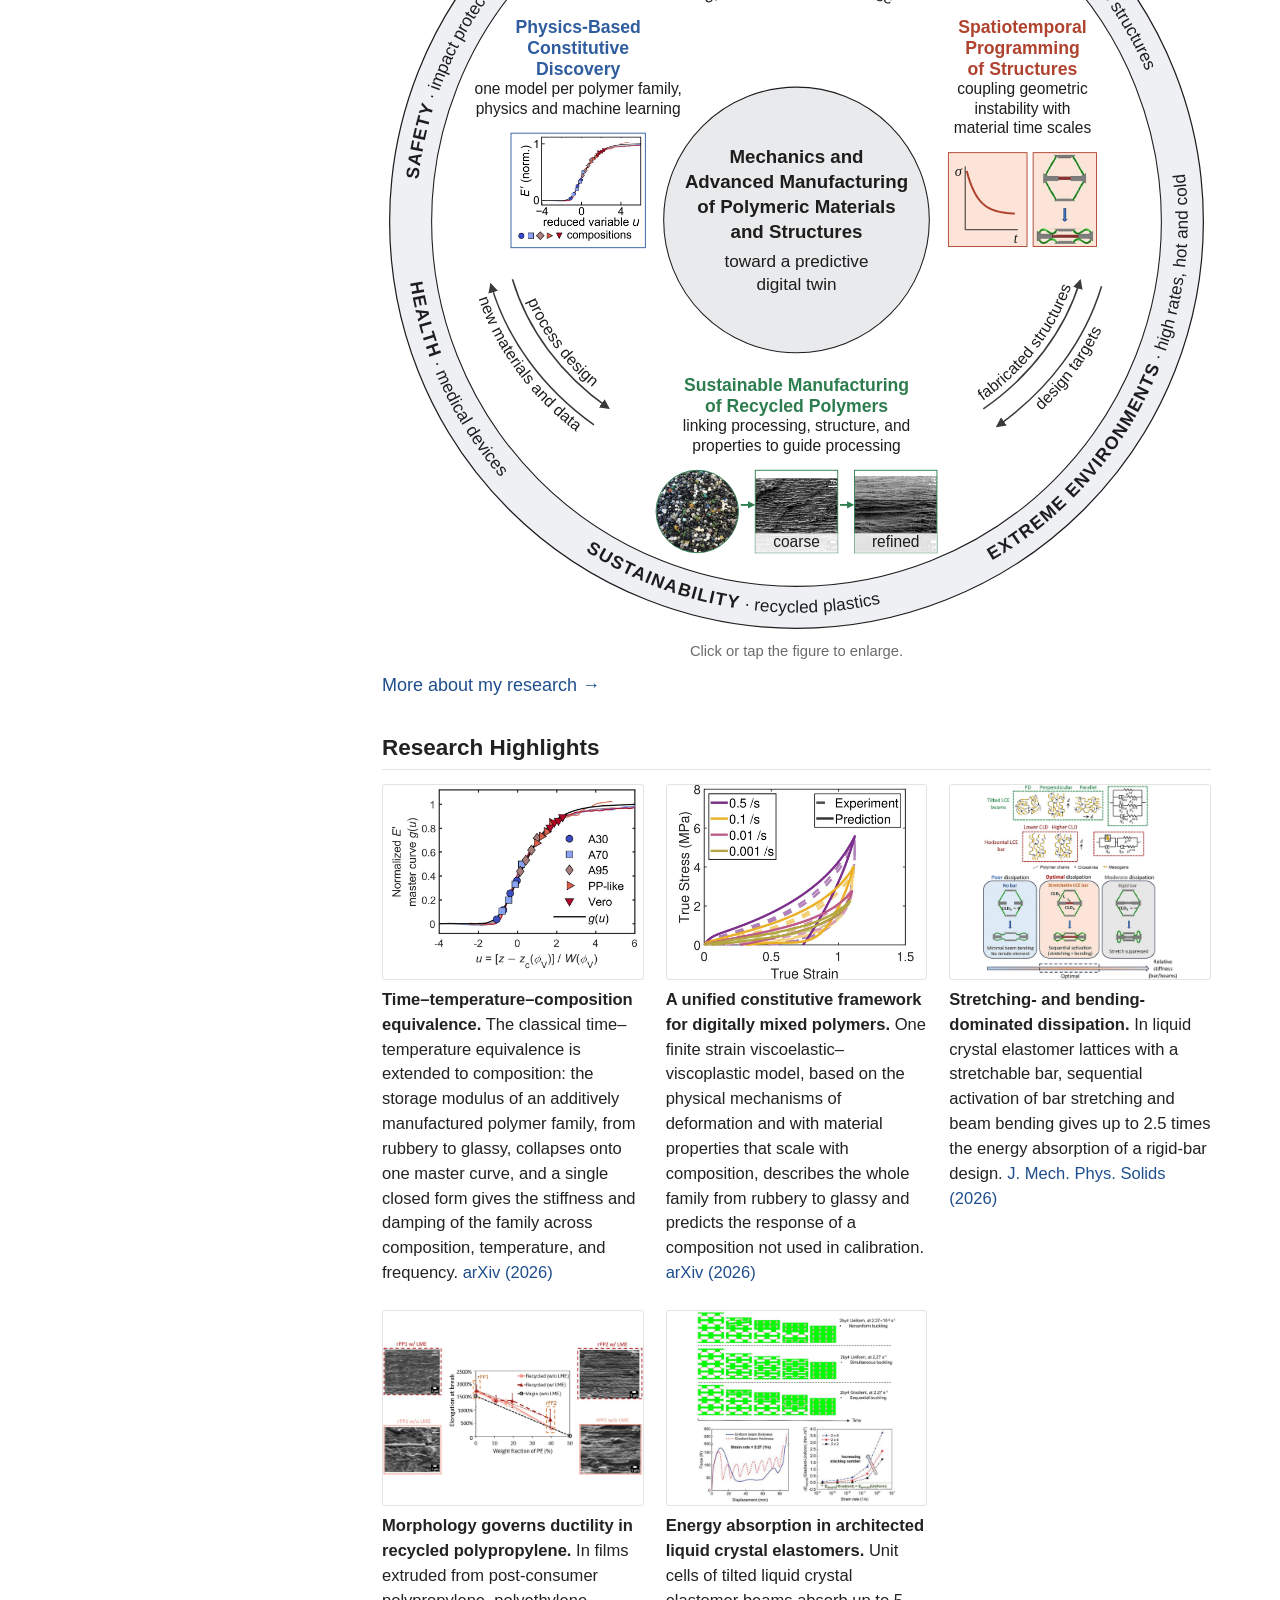
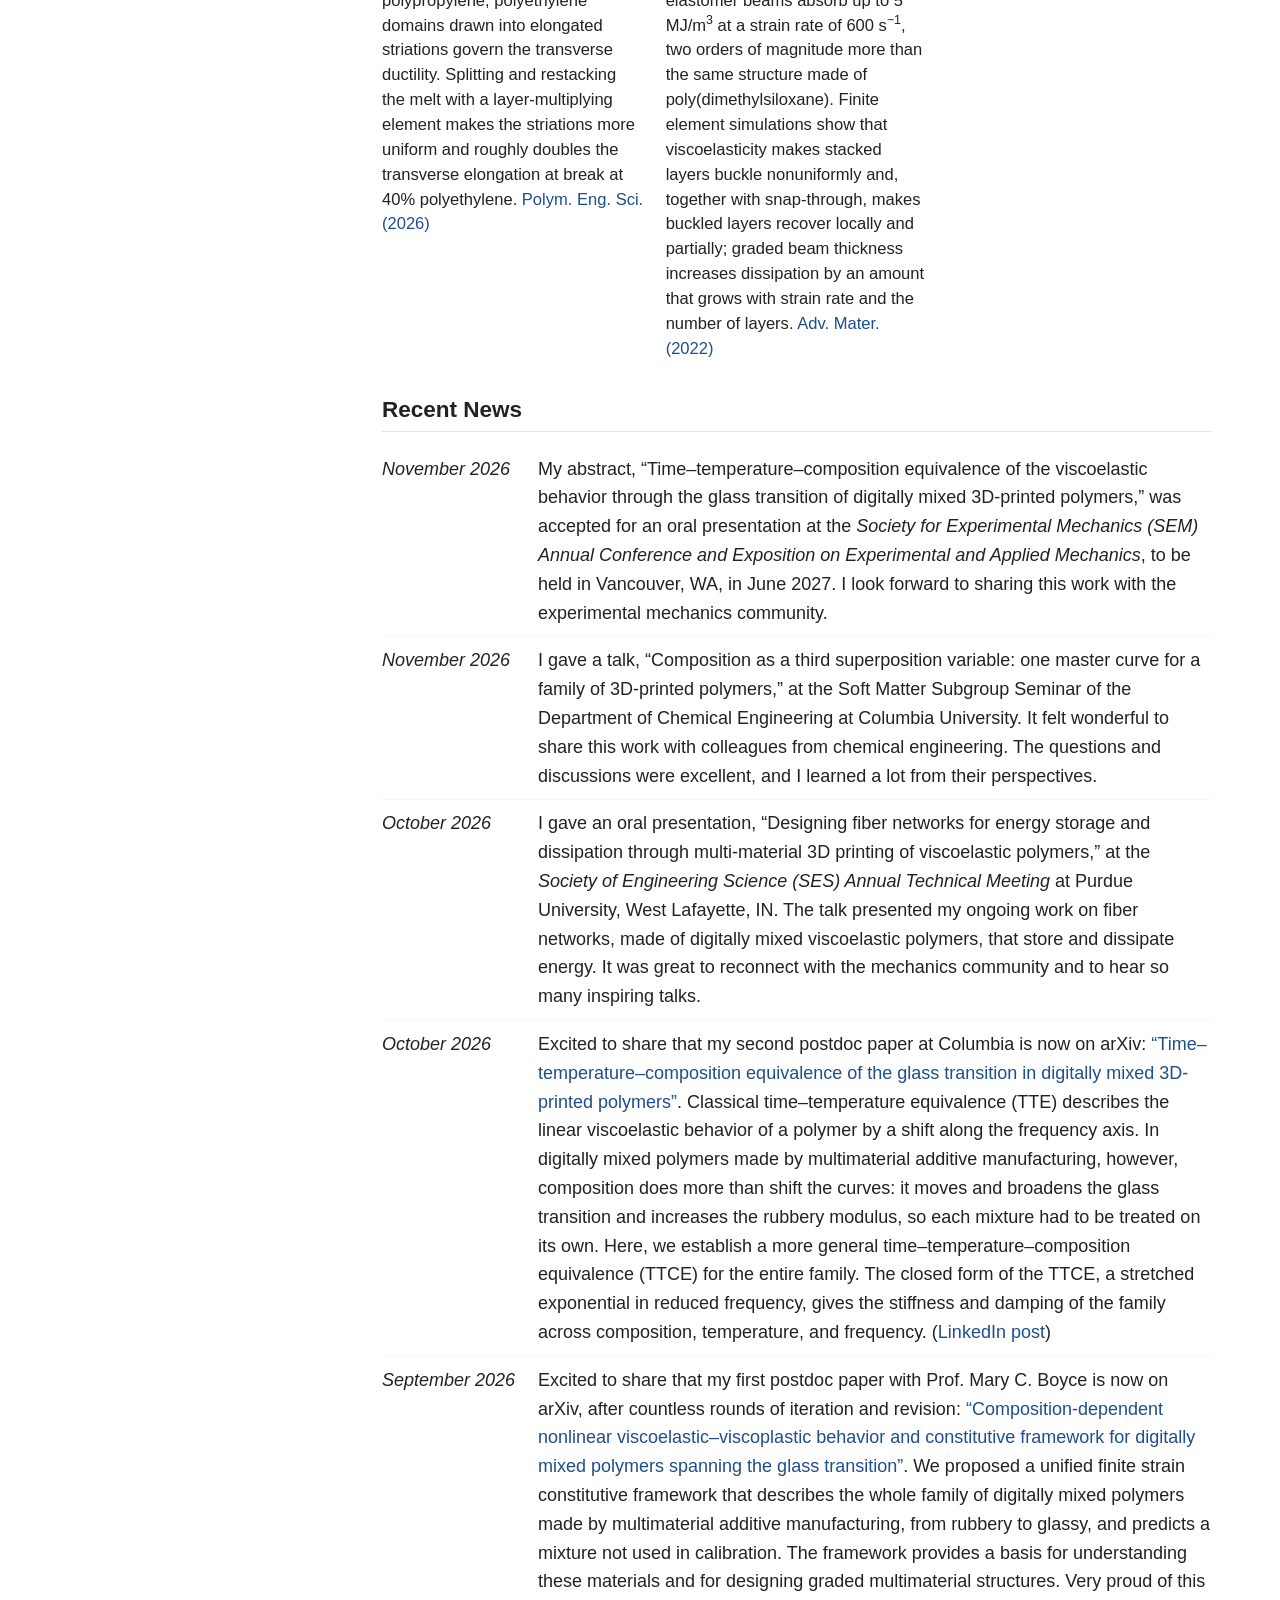
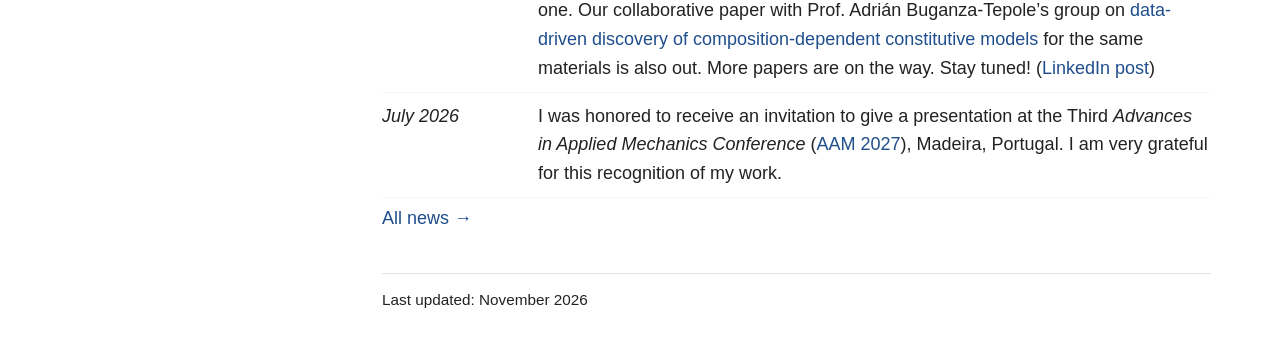
==== commit 41d72c12: "News list: wider date column (132px) and 24px gap so dates no longer crowd the text; stylesheet ?v=2" ====
--- a/index.html
+++ b/index.html
@@ -7,7 +7,7 @@
     <meta name="description" content="Beijun Shen, Postdoctoral Research Scientist in Mechanical Engineering at Columbia University: mechanics of polymeric materials and structures, constitutive modeling, structural design, and advanced manufacturing.">
     <meta name="author" content="Beijun Shen">
     <link rel="icon" href="favicon.svg" type="image/svg+xml">
-    <link rel="stylesheet" href="style.css?v=20261029d">
+    <link rel="stylesheet" href="style.css?v=20261117a">
     <meta property="og:type" content="website">
     <meta property="og:title" content="Beijun Shen">
     <meta property="og:description" content="Beijun Shen, Postdoctoral Research Scientist in Mechanical Engineering at Columbia University: mechanics of polymeric materials and structures, constitutive modeling, structural design, and advanced manufacturing.">
--- a/style.css
+++ b/style.css
@@ -152,8 +152,8 @@
 .news { list-style: none; padding: 0; margin: 0; }
 .news li {
     display: grid;
-    grid-template-columns: 120px minmax(0, 1fr);
-    gap: 14px;
+    grid-template-columns: 132px minmax(0, 1fr);
+    gap: 24px;
     padding: 9px 0;
     border-bottom: 1px solid var(--soft);
     margin: 0;
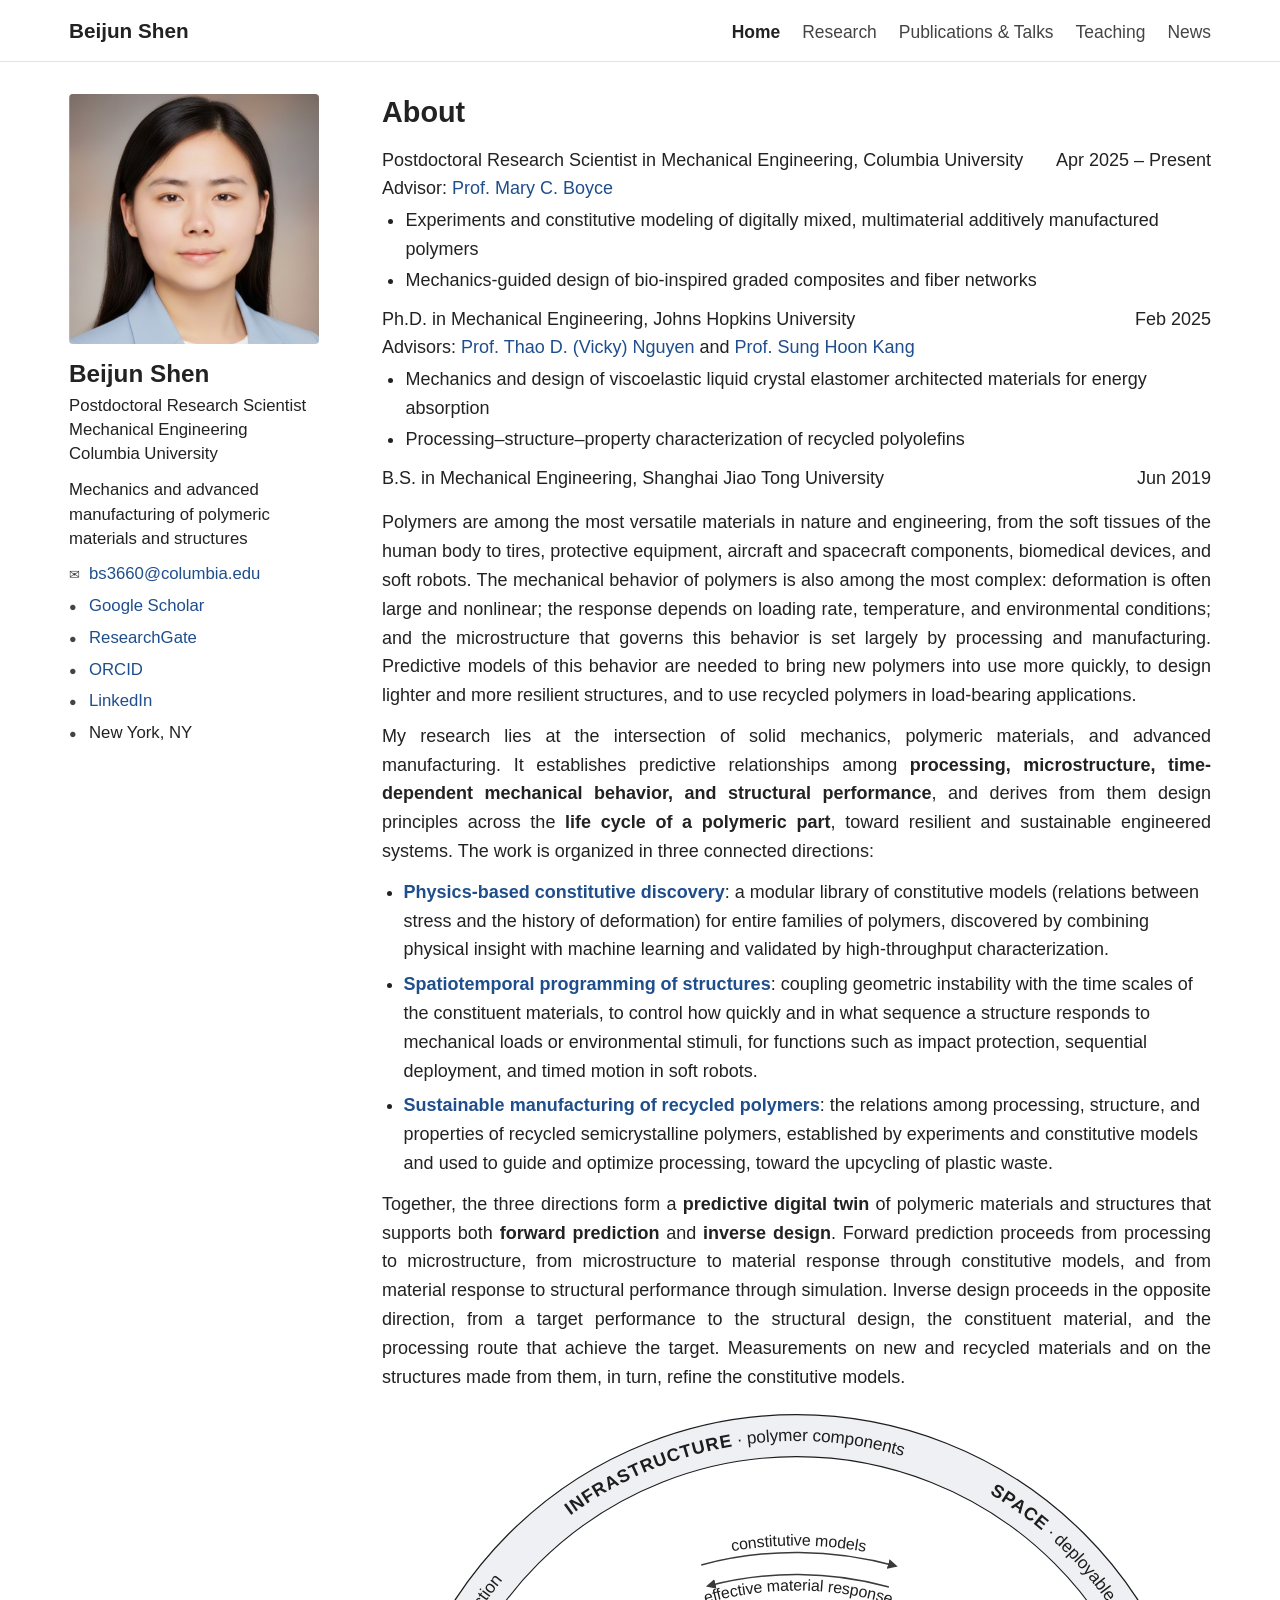
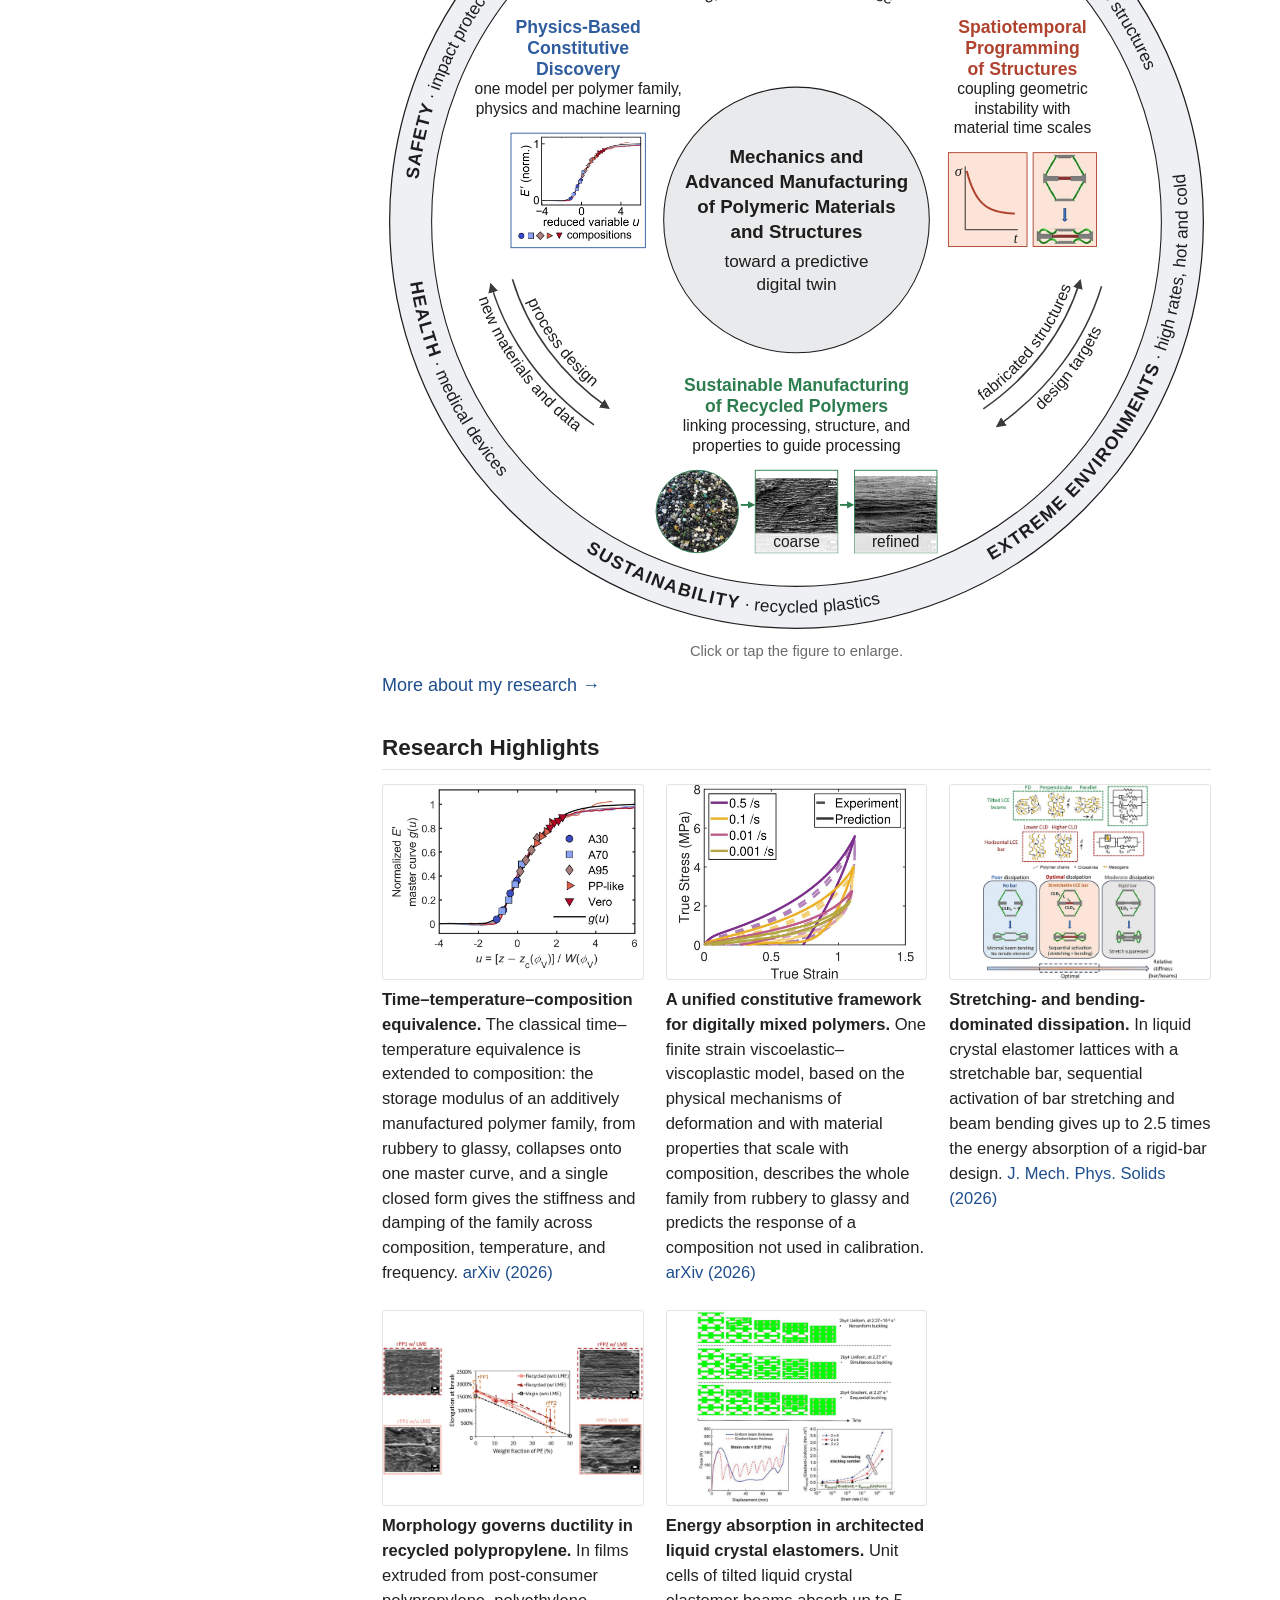
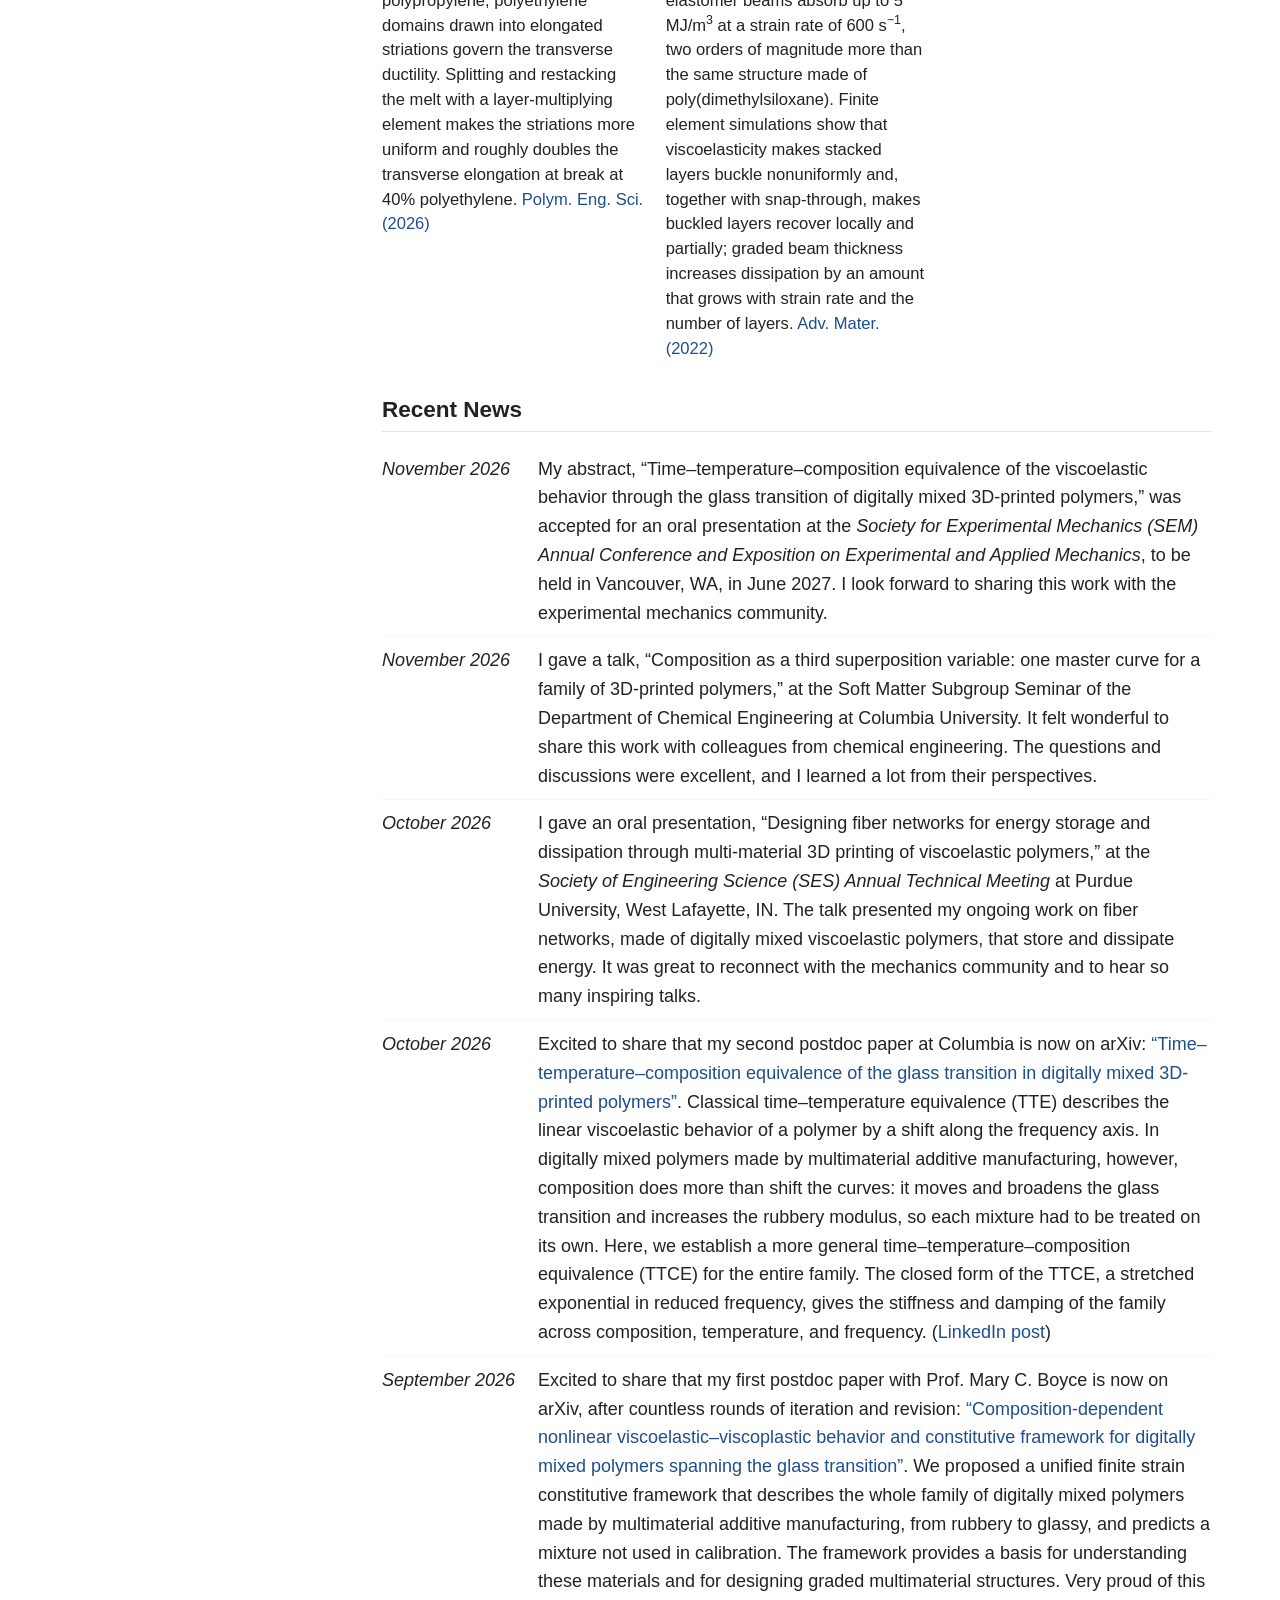
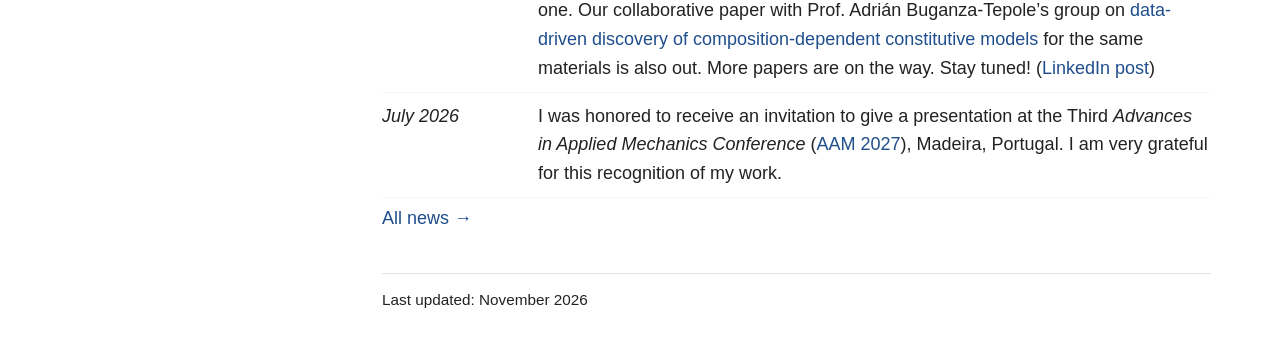
==== commit fe422d2b: "About: dates right-aligned on each appointment/degree line ('Apr 2025 – Present'); stacked under the" ====
--- a/index.html
+++ b/index.html
@@ -7,7 +7,7 @@
     <meta name="description" content="Beijun Shen, Postdoctoral Research Scientist in Mechanical Engineering at Columbia University: mechanics of polymeric materials and structures, constitutive modeling, structural design, and advanced manufacturing.">
     <meta name="author" content="Beijun Shen">
     <link rel="icon" href="favicon.svg" type="image/svg+xml">
-    <link rel="stylesheet" href="style.css?v=20261117a">
+    <link rel="stylesheet" href="style.css?v=20261117b">
     <meta property="og:type" content="website">
     <meta property="og:title" content="Beijun Shen">
     <meta property="og:description" content="Beijun Shen, Postdoctoral Research Scientist in Mechanical Engineering at Columbia University: mechanics of polymeric materials and structures, constitutive modeling, structural design, and advanced manufacturing.">
@@ -60,20 +60,20 @@
 <section>
 <h1>About</h1>
 <ul class="cv">
-    <li>Postdoctoral Research Scientist in Mechanical Engineering, Columbia University (Apr 2025&ndash;present)<br>
+    <li><div class="cv-head"><span>Postdoctoral Research Scientist in Mechanical Engineering, Columbia University</span><span class="cv-date">Apr 2025 &ndash; Present</span></div>
         Advisor: <a href="https://www.me.columbia.edu/faculty/mary-boyce" target="_blank" rel="noopener noreferrer">Prof. Mary C. Boyce</a>
         <ul>
             <li>Experiments and constitutive modeling of digitally mixed, multimaterial additively manufactured polymers</li>
             <li>Mechanics-guided design of bio-inspired graded composites and fiber networks</li>
         </ul></li>
-    <li>Ph.D. in Mechanical Engineering, Johns Hopkins University (Feb 2025)<br>
+    <li><div class="cv-head"><span>Ph.D. in Mechanical Engineering, Johns Hopkins University</span><span class="cv-date">Feb 2025</span></div>
         Advisors: <a href="https://engineering.jhu.edu/faculty/thao-vicky-nguyen/" target="_blank" rel="noopener noreferrer">Prof. Thao D. (Vicky) Nguyen</a> and
         <a href="https://scholar.google.com/citations?user=RKlXTzoAAAAJ&amp;hl=en" target="_blank" rel="noopener noreferrer">Prof. Sung Hoon Kang</a>
         <ul>
             <li>Mechanics and design of viscoelastic liquid crystal elastomer architected materials for energy absorption</li>
             <li>Processing&ndash;structure&ndash;property characterization of recycled polyolefins</li>
         </ul></li>
-    <li>B.S. in Mechanical Engineering, Shanghai Jiao Tong University (Jun 2019)</li>
+    <li><div class="cv-head"><span>B.S. in Mechanical Engineering, Shanghai Jiao Tong University</span><span class="cv-date">Jun 2019</span></div></li>
 </ul>
 <p>
 Polymers are among the most versatile materials in nature and engineering, from the soft tissues of the human body to tires,
--- a/style.css
+++ b/style.css
@@ -264,6 +264,10 @@
 ul.cv > li { margin: 0 0 10px; }
 ul.cv ul { list-style: disc; padding-left: 1.3em; margin: 3px 0 0; }
 ul.cv ul li { margin: 2px 0; }
+ul.cv .cv-head { display: flex; justify-content: space-between; align-items: baseline; gap: 20px; }
+ul.cv .cv-head > span:first-child { min-width: 0; }
+ul.cv .cv-date { flex-shrink: 0; white-space: nowrap; }
+@media (max-width: 600px) { ul.cv .cv-head { flex-direction: column; gap: 0; } }
 .thrust p.lead { font-size: 1.06rem; font-weight: 600; margin-bottom: 10px; }
 .thrust p.apps { margin-top: -2px; }
 
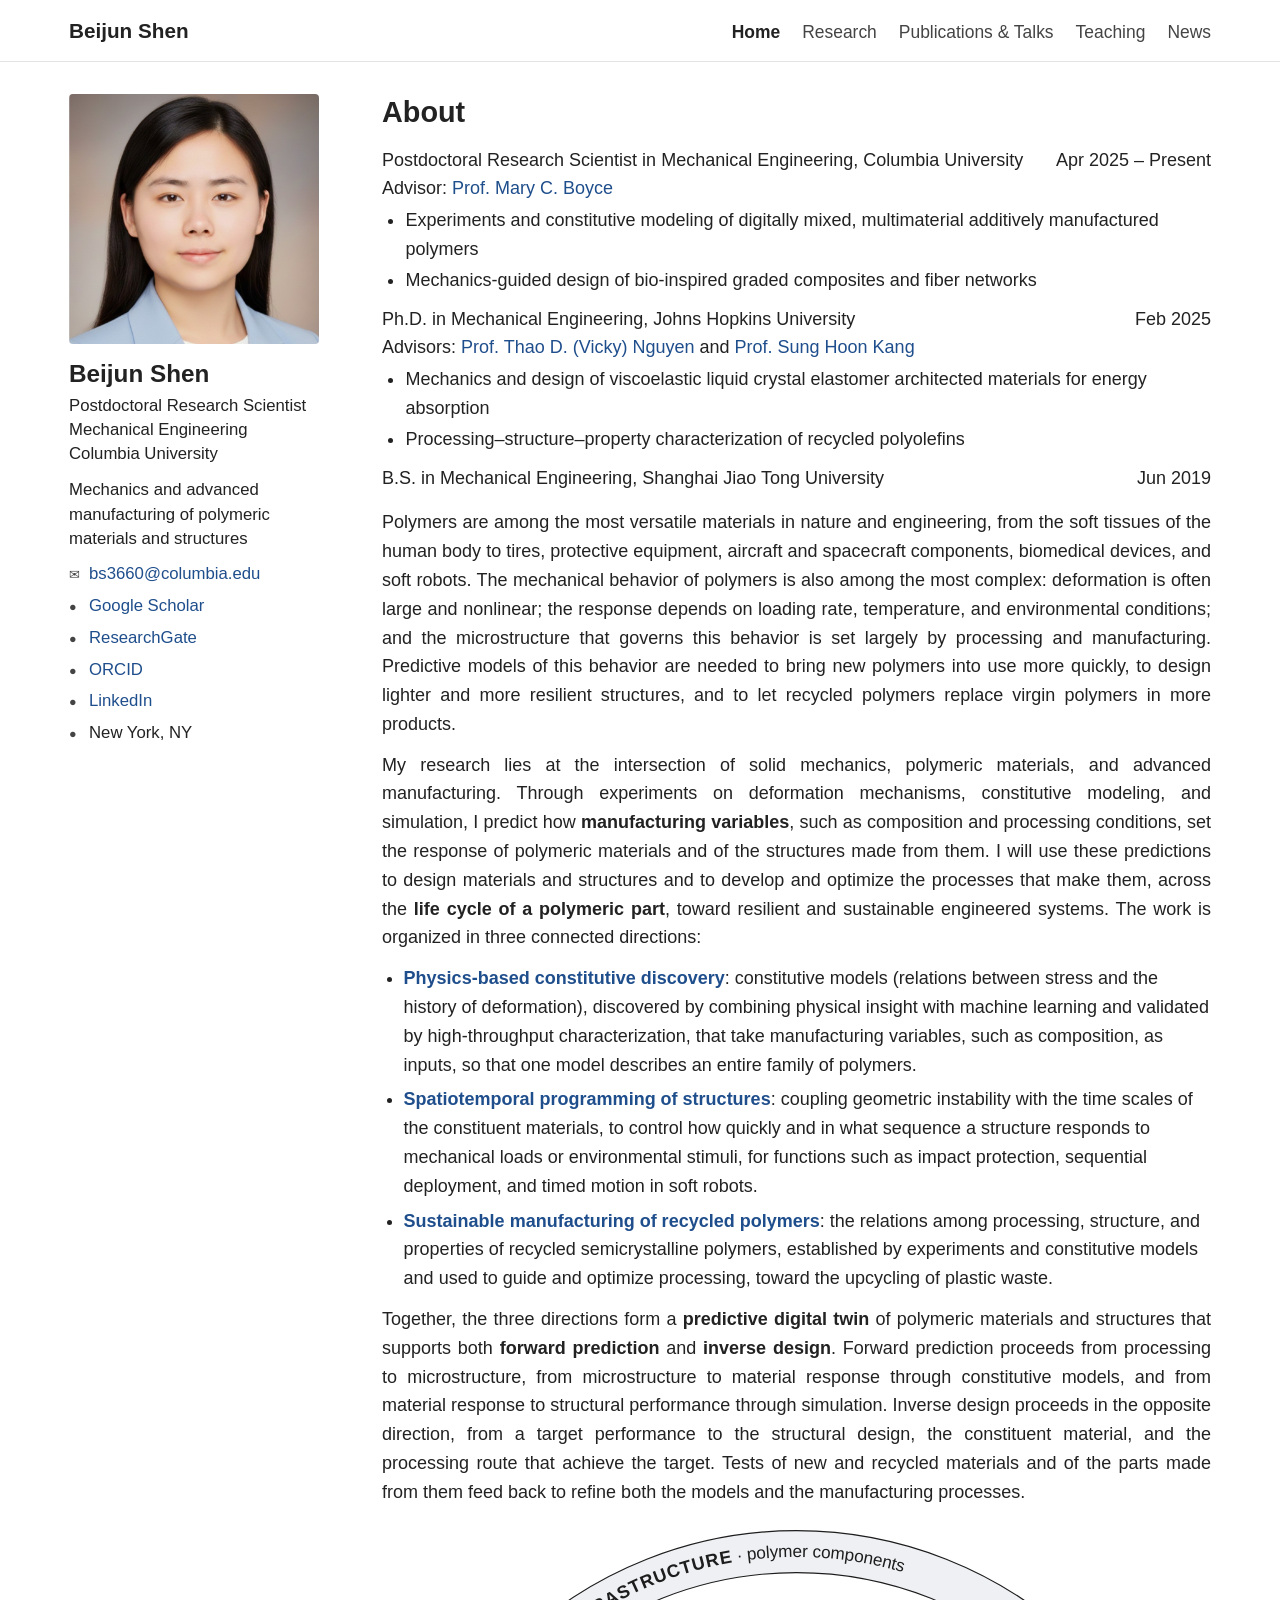
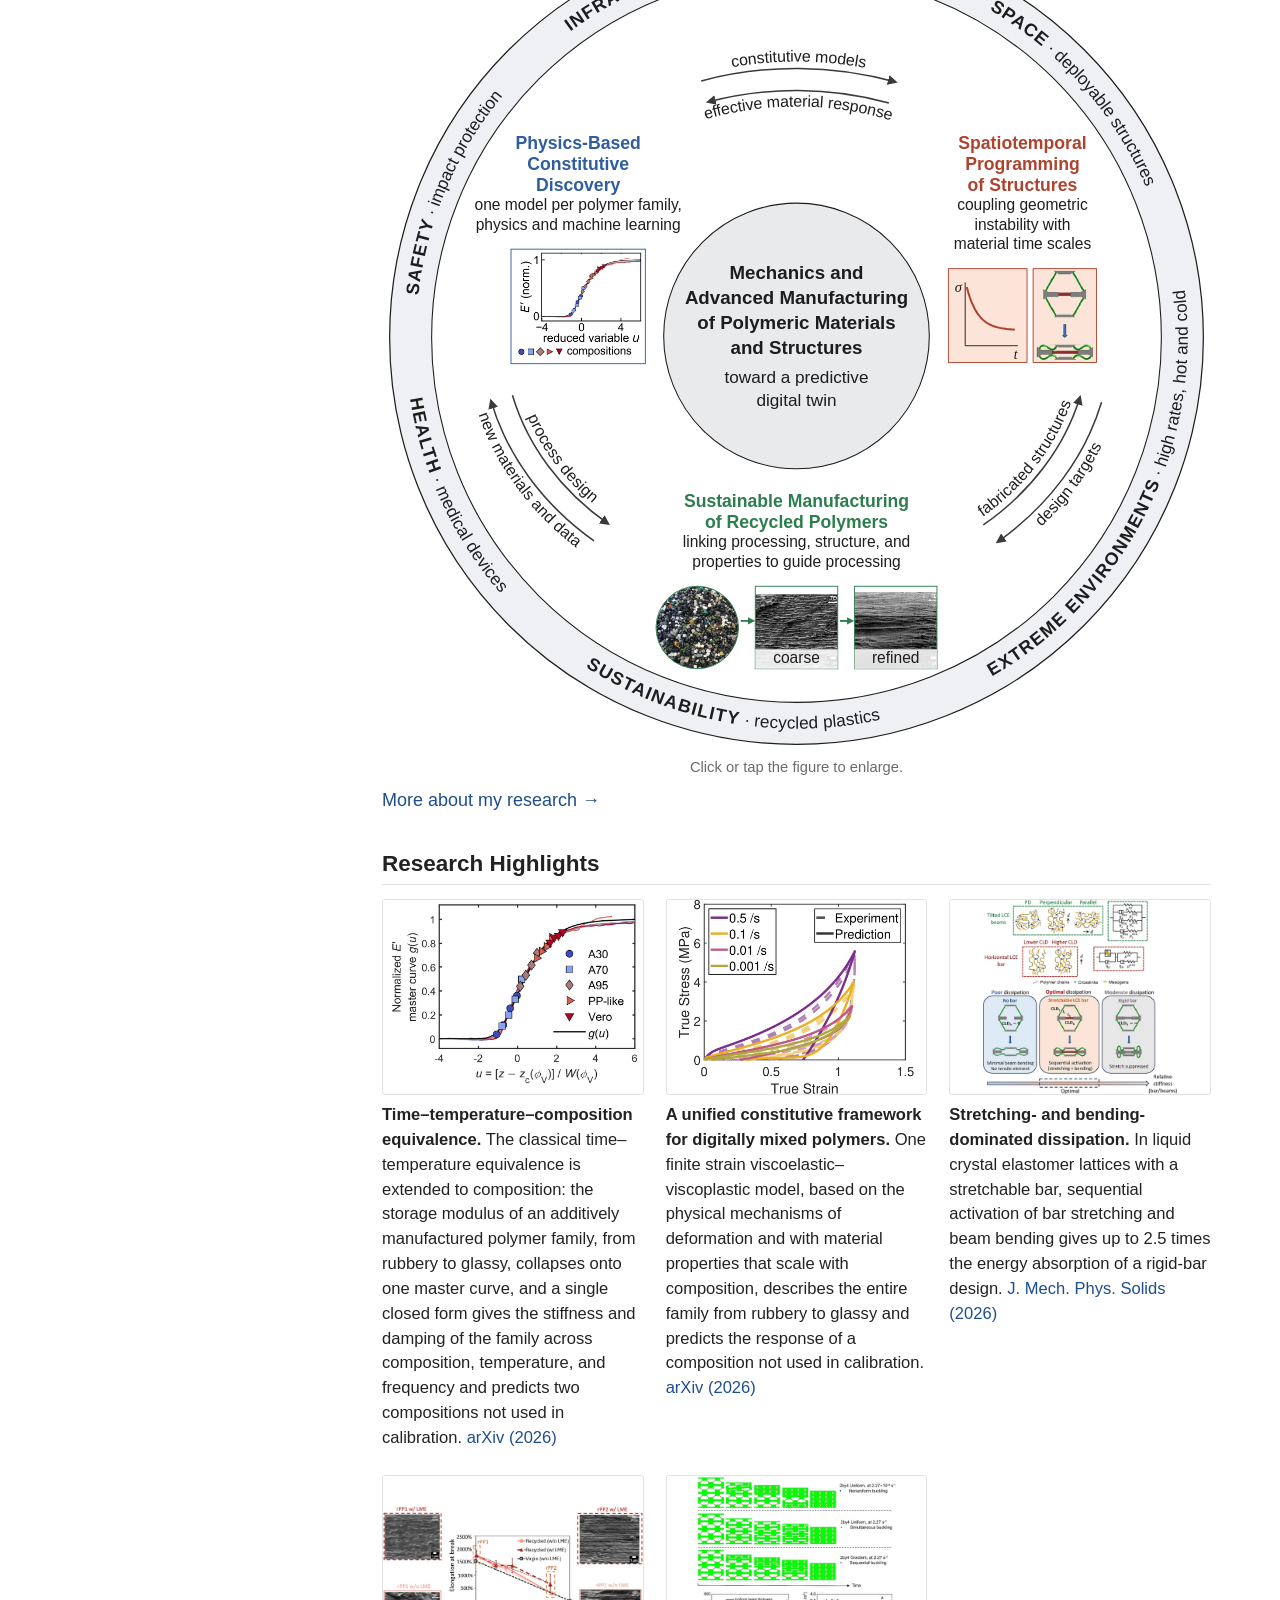
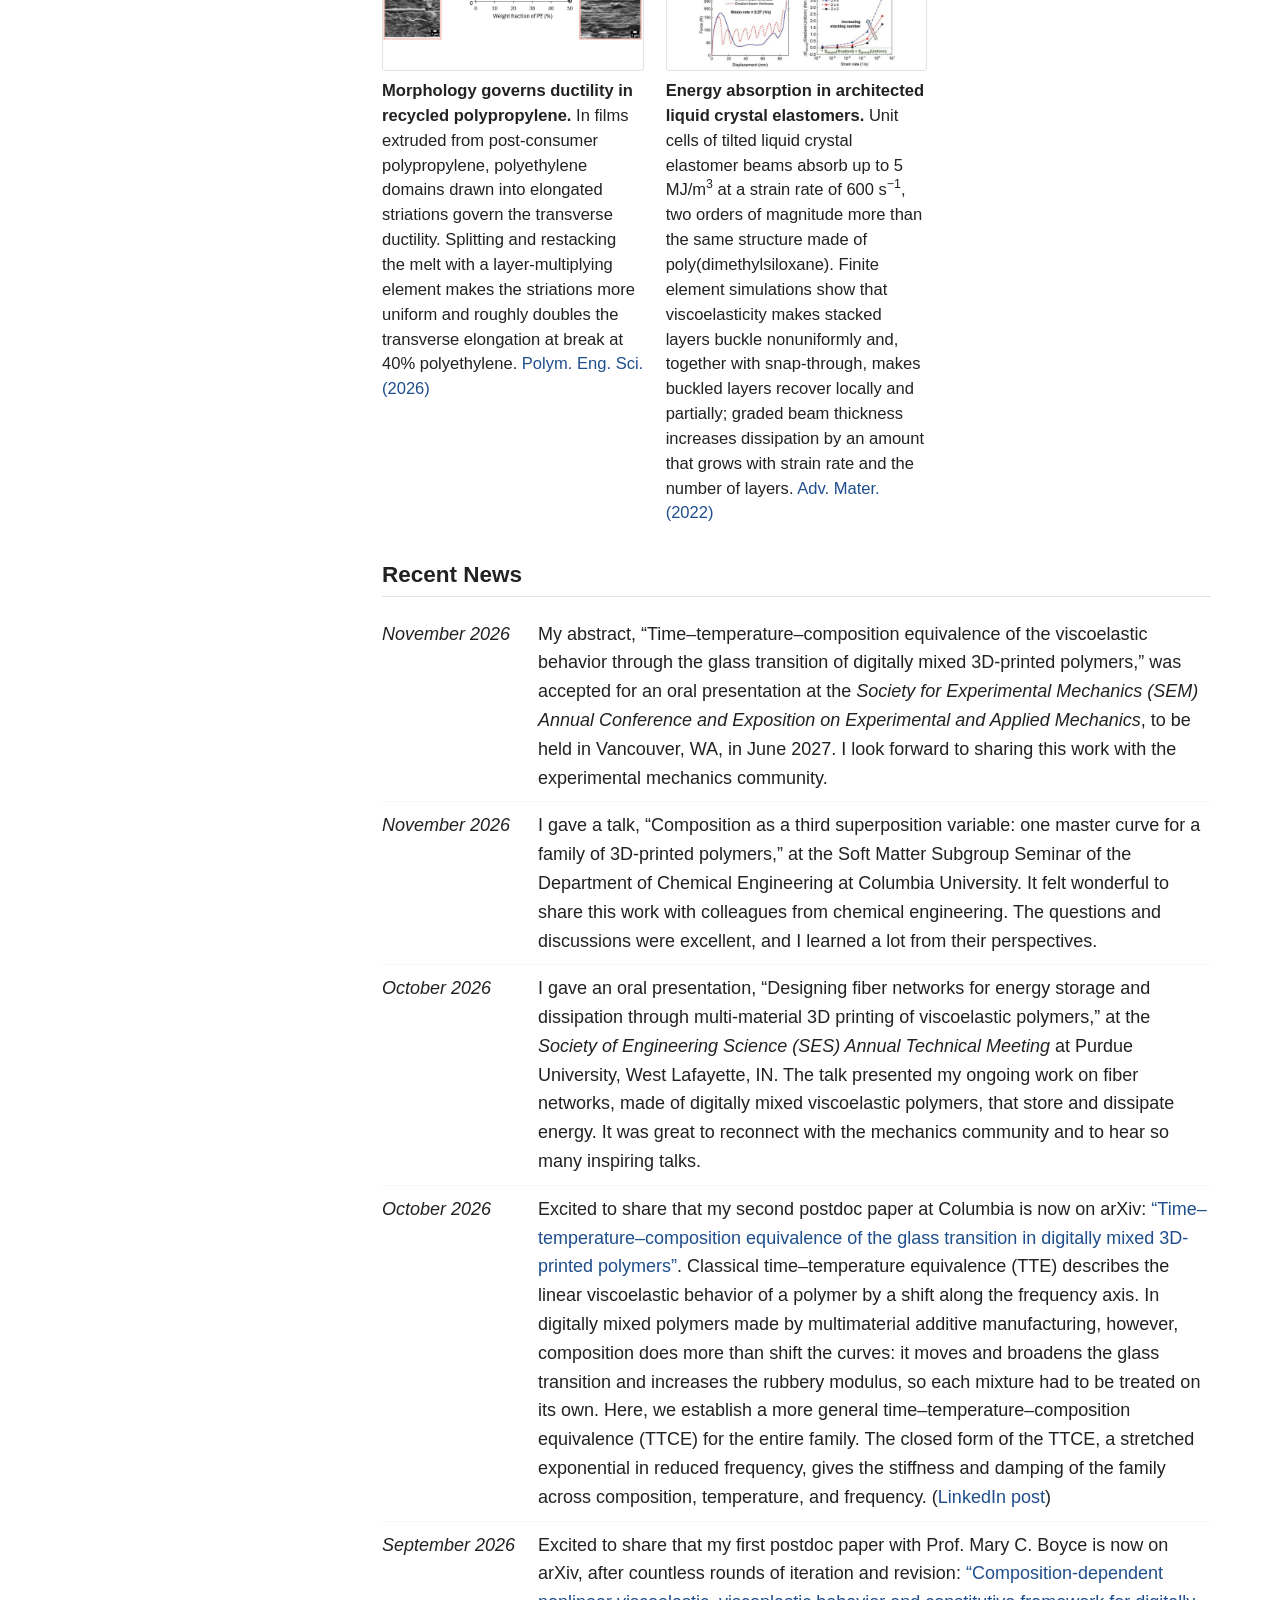
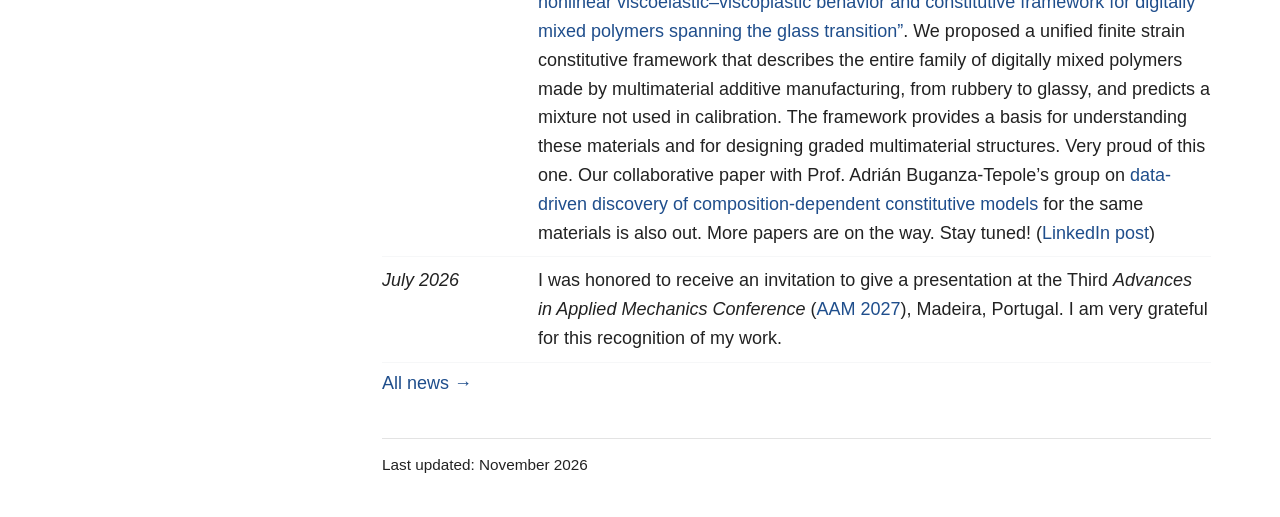
==== commit f24c4569: "Site aligned with Nov 2026 application materials: manufacturing variables as model inputs and proces" ====
--- a/index.html
+++ b/index.html
@@ -81,18 +81,13 @@
 polymers is also among the most complex: deformation is often large and nonlinear; the response depends on loading rate,
 temperature, and environmental conditions; and the microstructure that governs this behavior is set largely by processing
 and manufacturing. Predictive models of this behavior are needed to bring new polymers into use more quickly, to
-design lighter and more resilient structures, and to use recycled polymers in load-bearing applications.
+design lighter and more resilient structures, and to let recycled polymers replace virgin polymers in more products.
 </p>
 <p>
-My research lies at the intersection of solid mechanics, polymeric materials, and advanced manufacturing. It establishes
-predictive relationships among <strong>processing, microstructure, time-dependent mechanical behavior, and structural
-performance</strong>, and derives from them design principles across the <strong>life cycle of a polymeric part</strong>,
-toward resilient and sustainable engineered systems. The work is organized in three connected directions:
+My research lies at the intersection of solid mechanics, polymeric materials, and advanced manufacturing. Through experiments on deformation mechanisms, constitutive modeling, and simulation, I predict how <strong>manufacturing variables</strong>, such as composition and processing conditions, set the response of polymeric materials and of the structures made from them. I will use these predictions to design materials and structures and to develop and optimize the processes that make them, across the <strong>life cycle of a polymeric part</strong>, toward resilient and sustainable engineered systems. The work is organized in three connected directions:
 </p>
 <ul class="about">
-    <li><a href="research.html#discovery"><strong>Physics-based constitutive discovery</strong></a>: a modular library of
-    constitutive models (relations between stress and the history of deformation) for entire families of
-    polymers, discovered by combining physical insight with machine learning and validated by high-throughput characterization.</li>
+    <li><a href="research.html#discovery"><strong>Physics-based constitutive discovery</strong></a>: constitutive models (relations between stress and the history of deformation), discovered by combining physical insight with machine learning and validated by high-throughput characterization, that take manufacturing variables, such as composition, as inputs, so that one model describes an entire family of polymers.</li>
     <li><a href="research.html#design"><strong>Spatiotemporal programming of structures</strong></a>: coupling geometric
     instability with the time scales of the constituent materials, to control how quickly and in what sequence a structure
     responds to mechanical loads or environmental stimuli, for functions such as impact protection, sequential deployment,
@@ -107,8 +102,7 @@
 processing to microstructure, from microstructure to material response through constitutive models, and from material
 response to structural performance through simulation. Inverse design proceeds in
 the opposite direction, from a target performance to the structural design, the constituent material, and the processing
-route that achieve the target. Measurements on new and recycled materials and on the structures made from them, in turn, refine the constitutive
-models.
+route that achieve the target. Tests of new and recycled materials and of the parts made from them feed back to refine both the models and the manufacturing processes.
 </p>
 <figure class="concept-fig">
 <svg class="concept" viewBox="0 0 1086 1086" xmlns="http://www.w3.org/2000/svg" role="img" aria-label="Research overview. Core: mechanics and advanced manufacturing of polymeric materials and structures, toward a predictive digital twin. Three connected directions: physics-based constitutive discovery, shown by the storage modulus of five compositions collapsing onto one master curve; spatiotemporal programming of structures, coupling geometric instability with material time scales; and sustainable manufacturing of recycled polymers, linking processing, structure, and properties to guide processing, shown by recycled pellets and coarse versus refined microstructure. Applications: safety, infrastructure, space, extreme environments, sustainability, and health.">
@@ -195,11 +189,11 @@
 <div class="cards">
     <figure class="card">
         <img src="images/research/ttce_collapse.jpg" alt="Storage modulus of five digitally mixed compositions collapsing onto one master curve" loading="lazy">
-        <figcaption><strong>Time&ndash;temperature&ndash;composition equivalence.</strong> The classical time&ndash;temperature equivalence is extended to composition: the storage modulus of an additively manufactured polymer family, from rubbery to glassy, collapses onto one master curve, and a single closed form gives the stiffness and damping of the family across composition, temperature, and frequency. <a href="https://doi.org/10.48550/arXiv.2610.14986" target="_blank" rel="noopener noreferrer">arXiv (2026)</a></figcaption>
+        <figcaption><strong>Time&ndash;temperature&ndash;composition equivalence.</strong> The classical time&ndash;temperature equivalence is extended to composition: the storage modulus of an additively manufactured polymer family, from rubbery to glassy, collapses onto one master curve, and a single closed form gives the stiffness and damping of the family across composition, temperature, and frequency and predicts two compositions not used in calibration. <a href="https://doi.org/10.48550/arXiv.2610.14986" target="_blank" rel="noopener noreferrer">arXiv (2026)</a></figcaption>
     </figure>
     <figure class="card">
         <img src="images/research/framework_prediction.jpg" alt="Predicted and measured stress&ndash;strain response of a composition not used in calibration" loading="lazy">
-        <figcaption><strong>A unified constitutive framework for digitally mixed polymers.</strong> One finite strain viscoelastic&ndash;viscoplastic model, based on the physical mechanisms of deformation and with material properties that scale with composition, describes the whole family from rubbery to glassy and predicts the response of a composition not used in calibration. <a href="https://doi.org/10.48550/arXiv.2609.04399" target="_blank" rel="noopener noreferrer">arXiv (2026)</a></figcaption>
+        <figcaption><strong>A unified constitutive framework for digitally mixed polymers.</strong> One finite strain viscoelastic&ndash;viscoplastic model, based on the physical mechanisms of deformation and with material properties that scale with composition, describes the entire family from rubbery to glassy and predicts the response of a composition not used in calibration. <a href="https://doi.org/10.48550/arXiv.2609.04399" target="_blank" rel="noopener noreferrer">arXiv (2026)</a></figcaption>
     </figure>
     <figure class="card">
         <img src="images/research/jmps_ga.jpg" alt="Graphical abstract: liquid crystal elastomer lattice with a stretchable bar giving optimal dissipation" loading="lazy">
@@ -223,7 +217,7 @@
     <li><span class="date">November 2026</span><div class="text">I gave a talk, “Composition as a third superposition variable: one master curve for a family of 3D-printed polymers,” at the Soft Matter Subgroup Seminar of the Department of Chemical Engineering at Columbia University. It felt wonderful to share this work with colleagues from chemical engineering. The questions and discussions were excellent, and I learned a lot from their perspectives.</div></li>
     <li><span class="date">October 2026</span><div class="text">I gave an oral presentation, “Designing fiber networks for energy storage and dissipation through multi-material 3D printing of viscoelastic polymers,” at the <i>Society of Engineering Science (SES) Annual Technical Meeting</i> at Purdue University, West Lafayette, IN. The talk presented my ongoing work on fiber networks, made of digitally mixed viscoelastic polymers, that store and dissipate energy. It was great to reconnect with the mechanics community and to hear so many inspiring talks.</div></li>
     <li><span class="date">October 2026</span><div class="text">Excited to share that my second postdoc paper at Columbia is now on arXiv: <a href="https://doi.org/10.48550/arXiv.2610.14986" target="_blank" rel="noopener noreferrer"> “Time–temperature–composition equivalence of the glass transition in digitally mixed 3D-printed polymers”</a>. Classical time–temperature equivalence (TTE) describes the linear viscoelastic behavior of a polymer by a shift along the frequency axis. In digitally mixed polymers made by multimaterial additive manufacturing, however, composition does more than shift the curves: it moves and broadens the glass transition and increases the rubbery modulus, so each mixture had to be treated on its own. Here, we establish a more general time–temperature–composition equivalence (TTCE) for the entire family. The closed form of the TTCE, a stretched exponential in reduced frequency, gives the stiffness and damping of the family across composition, temperature, and frequency. (<a href="https://www.linkedin.com/feed/update/urn:li:activity:7515976046169600002/" target="_blank" rel="noopener noreferrer">LinkedIn post</a>)</div></li>
-    <li><span class="date">September 2026</span><div class="text">Excited to share that my first postdoc paper with Prof. Mary C. Boyce is now on arXiv, after countless rounds of iteration and revision: <a href="https://doi.org/10.48550/arXiv.2609.04399" target="_blank" rel="noopener noreferrer"> “Composition-dependent nonlinear viscoelastic–viscoplastic behavior and constitutive framework for digitally mixed polymers spanning the glass transition”</a>. We proposed a unified finite strain constitutive framework that describes the whole family of digitally mixed polymers made by multimaterial additive manufacturing, from rubbery to glassy, and predicts a mixture not used in calibration. The framework provides a basis for understanding these materials and for designing graded multimaterial structures. Very proud of this one. Our collaborative paper with Prof. Adrián Buganza-Tepole’s group on <a href="https://doi.org/10.48550/arXiv.2609.04541" target="_blank" rel="noopener noreferrer">data-driven discovery of composition-dependent constitutive models</a> for the same materials is also out. More papers are on the way. Stay tuned! (<a href="https://www.linkedin.com/feed/update/urn:li:activity:7503520522584899585/" target="_blank" rel="noopener noreferrer">LinkedIn post</a>)</div></li>
+    <li><span class="date">September 2026</span><div class="text">Excited to share that my first postdoc paper with Prof. Mary C. Boyce is now on arXiv, after countless rounds of iteration and revision: <a href="https://doi.org/10.48550/arXiv.2609.04399" target="_blank" rel="noopener noreferrer"> “Composition-dependent nonlinear viscoelastic–viscoplastic behavior and constitutive framework for digitally mixed polymers spanning the glass transition”</a>. We proposed a unified finite strain constitutive framework that describes the entire family of digitally mixed polymers made by multimaterial additive manufacturing, from rubbery to glassy, and predicts a mixture not used in calibration. The framework provides a basis for understanding these materials and for designing graded multimaterial structures. Very proud of this one. Our collaborative paper with Prof. Adrián Buganza-Tepole’s group on <a href="https://doi.org/10.48550/arXiv.2609.04541" target="_blank" rel="noopener noreferrer">data-driven discovery of composition-dependent constitutive models</a> for the same materials is also out. More papers are on the way. Stay tuned! (<a href="https://www.linkedin.com/feed/update/urn:li:activity:7503520522584899585/" target="_blank" rel="noopener noreferrer">LinkedIn post</a>)</div></li>
     <li><span class="date">July 2026</span><div class="text">I was honored to receive an invitation to give a presentation at the Third <i>Advances in Applied Mechanics Conference</i> (<a href="https://www.aam-conf.com/" target="_blank" rel="noopener noreferrer">AAM 2027</a>), Madeira, Portugal. I am very grateful for this recognition of my work.</div></li>
 </ul>
 <p class="more"><a href="news.html">All news &rarr;</a></p>
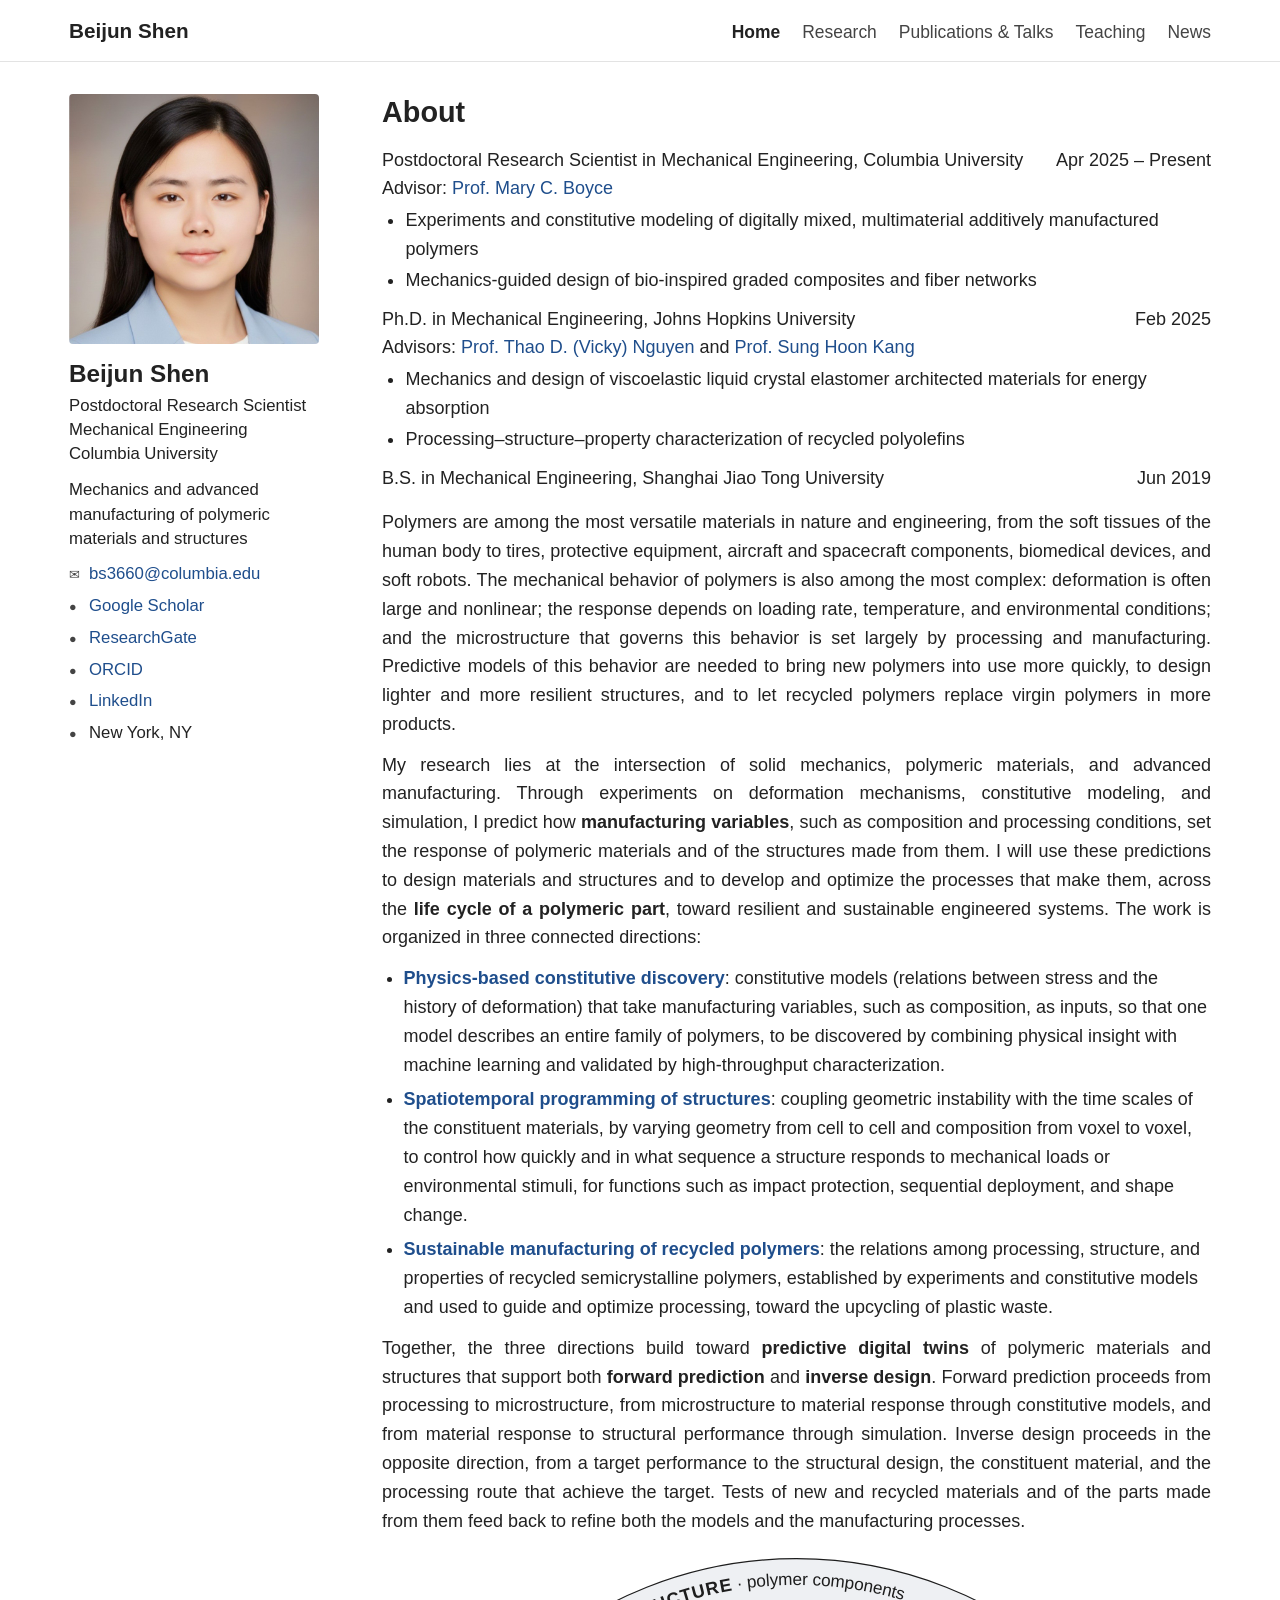
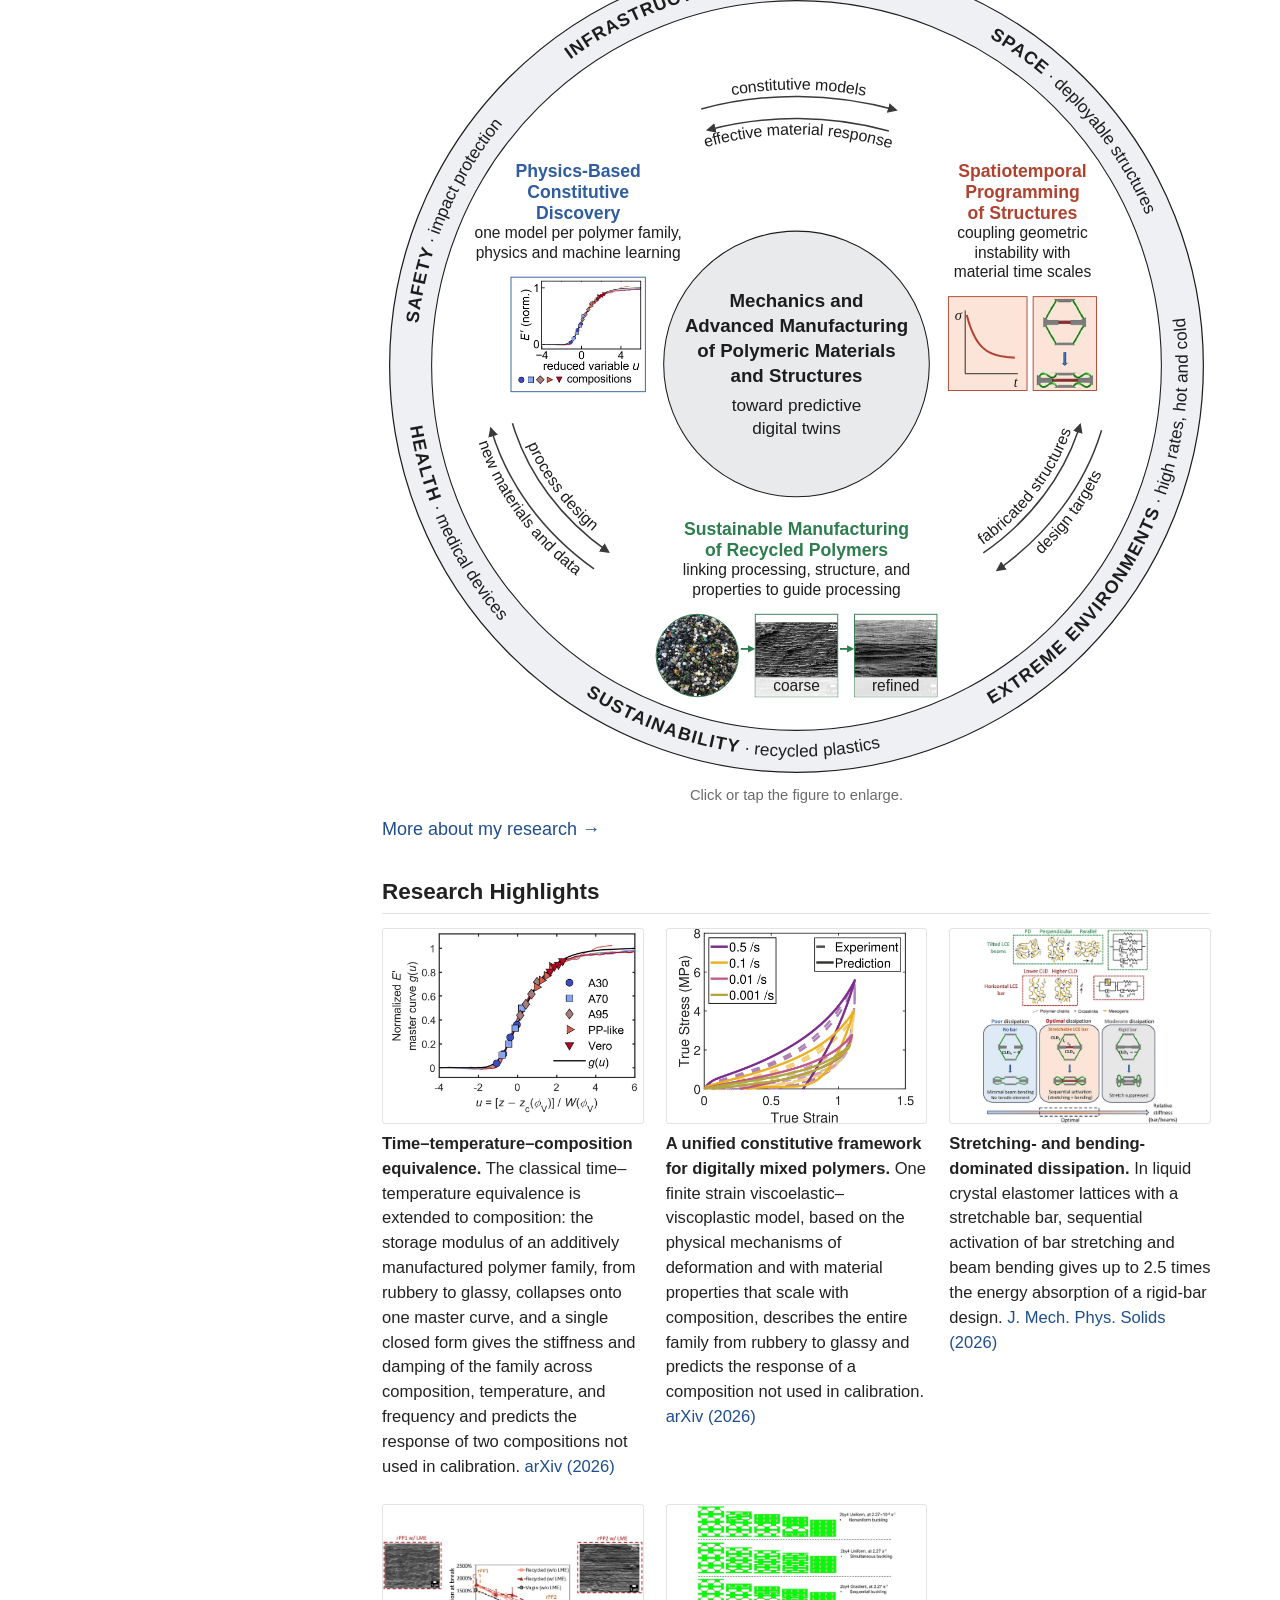
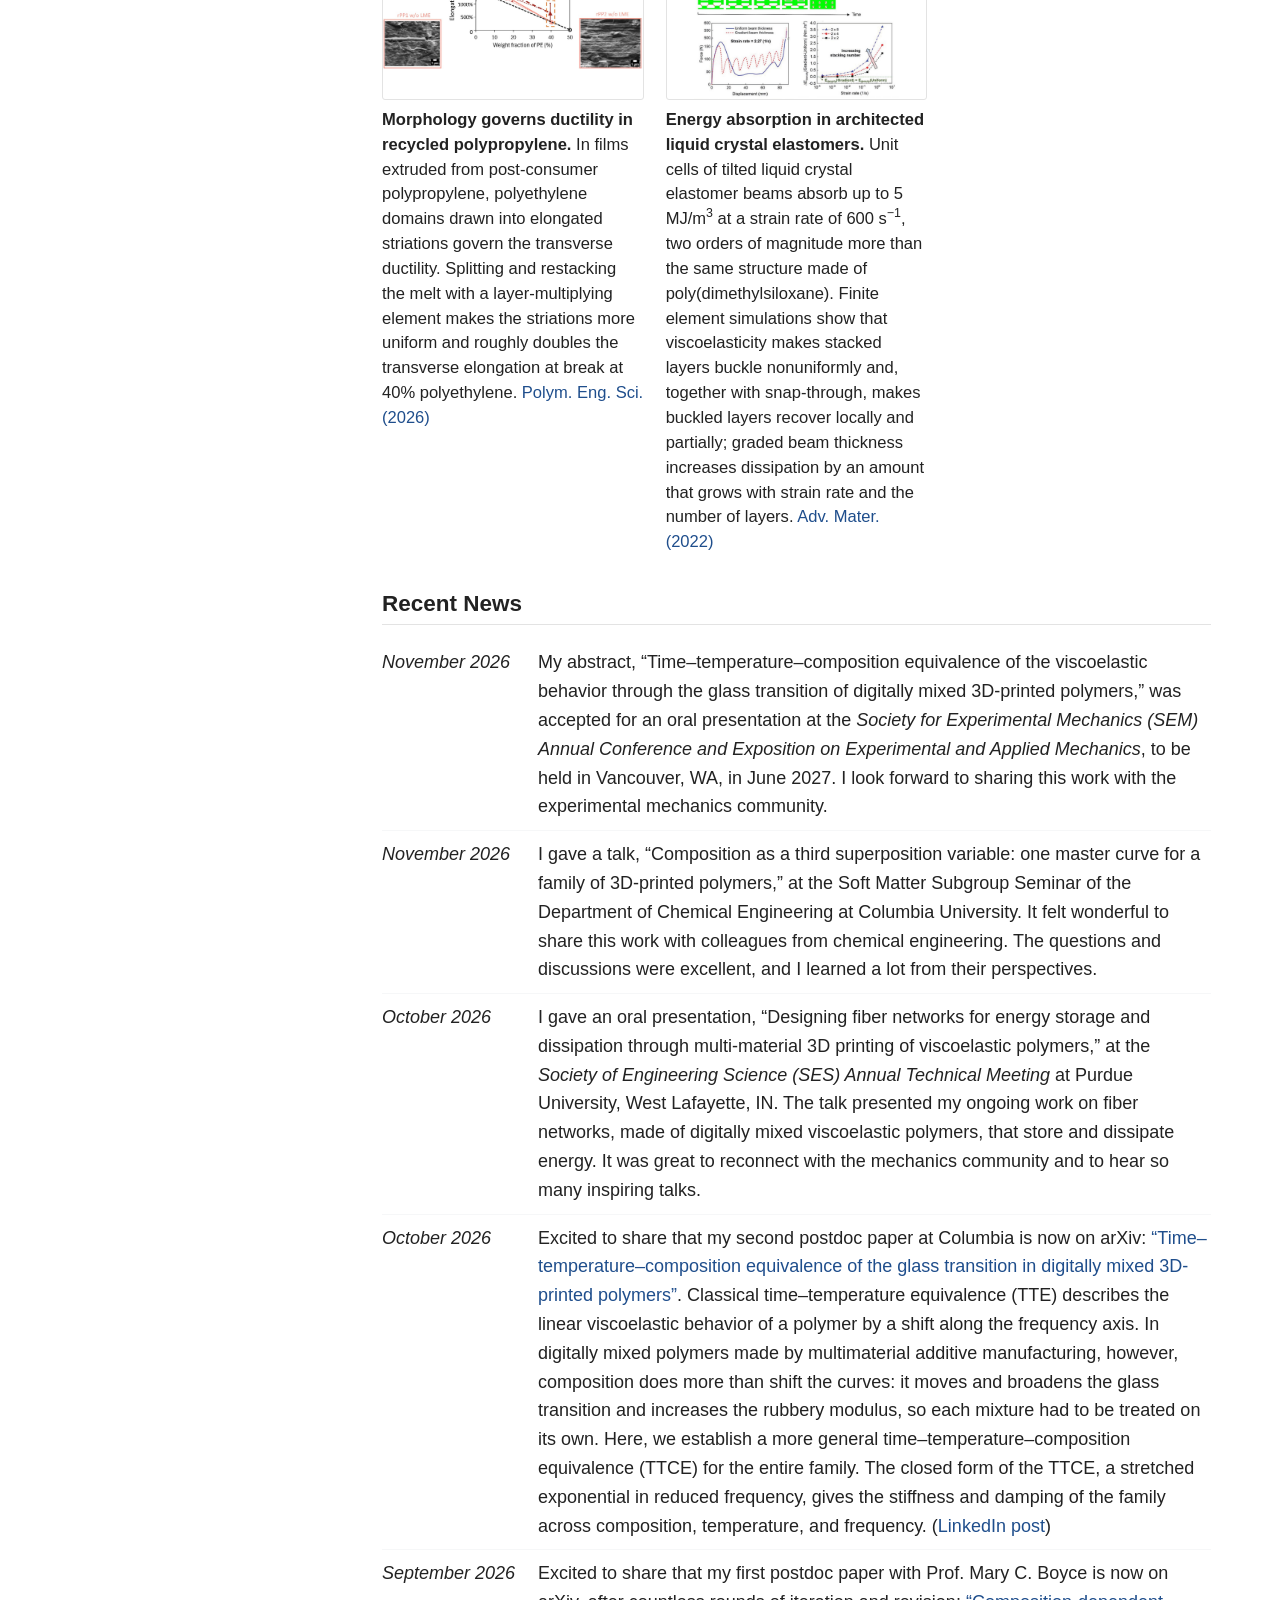
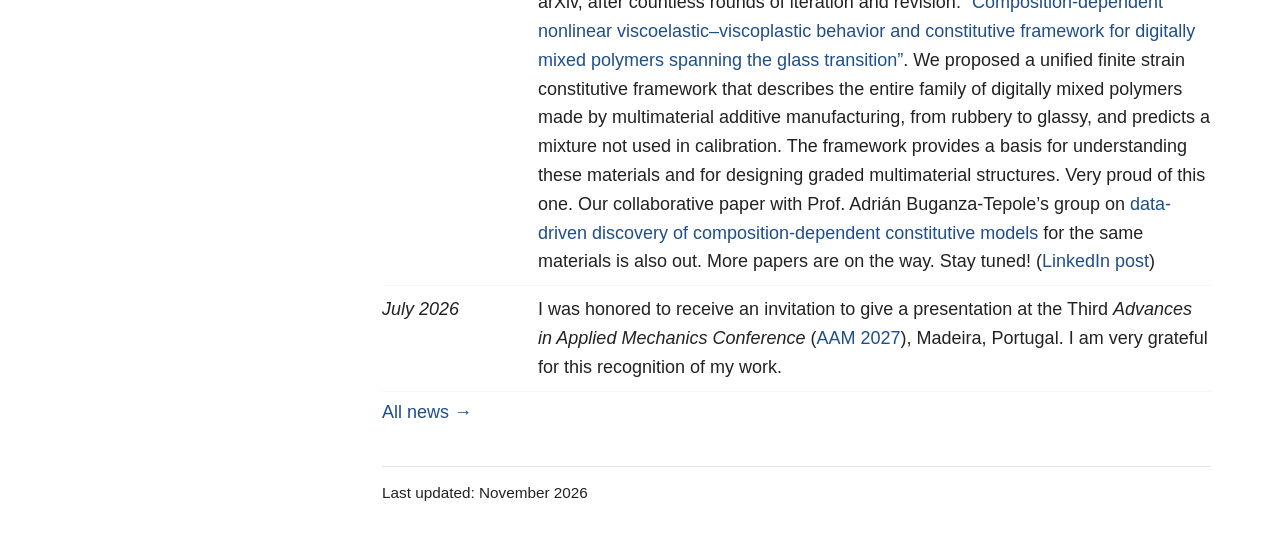
==== commit 4a335156: "Second alignment with application materials: Research intro matches Home, predictive digital twins (" ====
--- a/index.html
+++ b/index.html
@@ -87,25 +87,22 @@
 My research lies at the intersection of solid mechanics, polymeric materials, and advanced manufacturing. Through experiments on deformation mechanisms, constitutive modeling, and simulation, I predict how <strong>manufacturing variables</strong>, such as composition and processing conditions, set the response of polymeric materials and of the structures made from them. I will use these predictions to design materials and structures and to develop and optimize the processes that make them, across the <strong>life cycle of a polymeric part</strong>, toward resilient and sustainable engineered systems. The work is organized in three connected directions:
 </p>
 <ul class="about">
-    <li><a href="research.html#discovery"><strong>Physics-based constitutive discovery</strong></a>: constitutive models (relations between stress and the history of deformation), discovered by combining physical insight with machine learning and validated by high-throughput characterization, that take manufacturing variables, such as composition, as inputs, so that one model describes an entire family of polymers.</li>
+    <li><a href="research.html#discovery"><strong>Physics-based constitutive discovery</strong></a>: constitutive models (relations between stress and the history of deformation) that take manufacturing variables, such as composition, as inputs, so that one model describes an entire family of polymers, to be discovered by combining physical insight with machine learning and validated by high-throughput characterization.</li>
     <li><a href="research.html#design"><strong>Spatiotemporal programming of structures</strong></a>: coupling geometric
-    instability with the time scales of the constituent materials, to control how quickly and in what sequence a structure
-    responds to mechanical loads or environmental stimuli, for functions such as impact protection, sequential deployment,
-    and timed motion in soft robots.</li>
+    instability with the time scales of the constituent materials, by varying geometry from cell to cell and composition from voxel to voxel, to control how quickly and in what sequence a structure responds to mechanical loads or environmental stimuli, for functions such as impact protection, sequential deployment, and shape change.</li>
     <li><a href="research.html#manufacturing"><strong>Sustainable manufacturing of recycled polymers</strong></a>:
     the relations among processing, structure, and properties of recycled semicrystalline polymers, established by
     experiments and constitutive models and used to guide and optimize processing, toward the upcycling of plastic waste.</li>
 </ul>
 <p>
-Together, the three directions form a <strong>predictive digital twin</strong> of polymeric materials and structures that
-supports both <strong>forward prediction</strong> and <strong>inverse design</strong>. Forward prediction proceeds from
+Together, the three directions build toward <strong>predictive digital twins</strong> of polymeric materials and structures that support both <strong>forward prediction</strong> and <strong>inverse design</strong>. Forward prediction proceeds from
 processing to microstructure, from microstructure to material response through constitutive models, and from material
 response to structural performance through simulation. Inverse design proceeds in
 the opposite direction, from a target performance to the structural design, the constituent material, and the processing
 route that achieve the target. Tests of new and recycled materials and of the parts made from them feed back to refine both the models and the manufacturing processes.
 </p>
 <figure class="concept-fig">
-<svg class="concept" viewBox="0 0 1086 1086" xmlns="http://www.w3.org/2000/svg" role="img" aria-label="Research overview. Core: mechanics and advanced manufacturing of polymeric materials and structures, toward a predictive digital twin. Three connected directions: physics-based constitutive discovery, shown by the storage modulus of five compositions collapsing onto one master curve; spatiotemporal programming of structures, coupling geometric instability with material time scales; and sustainable manufacturing of recycled polymers, linking processing, structure, and properties to guide processing, shown by recycled pellets and coarse versus refined microstructure. Applications: safety, infrastructure, space, extreme environments, sustainability, and health.">
+<svg class="concept" viewBox="0 0 1086 1086" xmlns="http://www.w3.org/2000/svg" role="img" aria-label="Research overview. Core: mechanics and advanced manufacturing of polymeric materials and structures, toward predictive digital twins. Three connected directions: physics-based constitutive discovery, shown by the storage modulus of five compositions collapsing onto one master curve; spatiotemporal programming of structures, coupling geometric instability with material time scales; and sustainable manufacturing of recycled polymers, linking processing, structure, and properties to guide processing, shown by recycled pellets and coarse versus refined microstructure. Applications: safety, infrastructure, space, extreme environments, sustainability, and health.">
 <defs><marker id="lk" viewBox="0 0 10 10" refX="8" refY="5" markerWidth="6.5" markerHeight="6.5" orient="auto"><path d="M0,0 L10,5 L0,10 z" fill="#3a3a3a"/></marker><marker id="blue" viewBox="0 0 10 10" refX="5" refY="5" markerWidth="4" markerHeight="4" orient="auto"><path d="M0,0 L10,5 L0,10 z" fill="#3f6fb5"/></marker><marker id="grn" viewBox="0 0 10 10" refX="5" refY="5" markerWidth="4" markerHeight="4" orient="auto"><path d="M0,0 L10,5 L0,10 z" fill="#2e7d4f"/></marker>
 <path id="dom0" d="M38.0,565.9 A505.5,505.5 0 0 1 207.4,165.0" fill="none"/>
 <path id="dom1" d="M195.0,176.3 A505.5,505.5 0 0 1 742.9,78.7" fill="none"/>
@@ -127,8 +124,8 @@
 <text x="543.0" y="499.4" font-family="Helvetica, Arial, sans-serif" font-size="24.5" font-weight="bold" text-anchor="middle" fill="#1d1d1d">Advanced Manufacturing</text>
 <text x="543.0" y="532.3" font-family="Helvetica, Arial, sans-serif" font-size="24.5" font-weight="bold" text-anchor="middle" fill="#1d1d1d">of Polymeric Materials</text>
 <text x="543.0" y="565.1" font-family="Helvetica, Arial, sans-serif" font-size="24.5" font-weight="bold" text-anchor="middle" fill="#1d1d1d">and Structures</text>
-<text x="543.0" y="603.1" font-family="Helvetica, Arial, sans-serif" font-size="22.5" font-weight="normal" text-anchor="middle" fill="#1d1d1d">toward a predictive</text>
-<text x="543.0" y="632.3" font-family="Helvetica, Arial, sans-serif" font-size="22.5" font-weight="normal" text-anchor="middle" fill="#1d1d1d">digital twin</text>
+<text x="543.0" y="603.1" font-family="Helvetica, Arial, sans-serif" font-size="22.5" font-weight="normal" text-anchor="middle" fill="#1d1d1d">toward predictive</text>
+<text x="543.0" y="632.3" font-family="Helvetica, Arial, sans-serif" font-size="22.5" font-weight="normal" text-anchor="middle" fill="#1d1d1d">digital twins</text>
 <text x="257.0" y="295.6" font-family="Helvetica, Arial, sans-serif" font-size="23.1" font-weight="bold" text-anchor="middle" fill="#2f5d9e">Physics-Based</text>
 <text x="257.0" y="323.3" font-family="Helvetica, Arial, sans-serif" font-size="23.1" font-weight="bold" text-anchor="middle" fill="#2f5d9e">Constitutive</text>
 <text x="257.0" y="351.0" font-family="Helvetica, Arial, sans-serif" font-size="23.1" font-weight="bold" text-anchor="middle" fill="#2f5d9e">Discovery</text>
@@ -189,7 +186,7 @@
 <div class="cards">
     <figure class="card">
         <img src="images/research/ttce_collapse.jpg" alt="Storage modulus of five digitally mixed compositions collapsing onto one master curve" loading="lazy">
-        <figcaption><strong>Time&ndash;temperature&ndash;composition equivalence.</strong> The classical time&ndash;temperature equivalence is extended to composition: the storage modulus of an additively manufactured polymer family, from rubbery to glassy, collapses onto one master curve, and a single closed form gives the stiffness and damping of the family across composition, temperature, and frequency and predicts two compositions not used in calibration. <a href="https://doi.org/10.48550/arXiv.2610.14986" target="_blank" rel="noopener noreferrer">arXiv (2026)</a></figcaption>
+        <figcaption><strong>Time&ndash;temperature&ndash;composition equivalence.</strong> The classical time&ndash;temperature equivalence is extended to composition: the storage modulus of an additively manufactured polymer family, from rubbery to glassy, collapses onto one master curve, and a single closed form gives the stiffness and damping of the family across composition, temperature, and frequency and predicts the response of two compositions not used in calibration. <a href="https://doi.org/10.48550/arXiv.2610.14986" target="_blank" rel="noopener noreferrer">arXiv (2026)</a></figcaption>
     </figure>
     <figure class="card">
         <img src="images/research/framework_prediction.jpg" alt="Predicted and measured stress&ndash;strain response of a composition not used in calibration" loading="lazy">
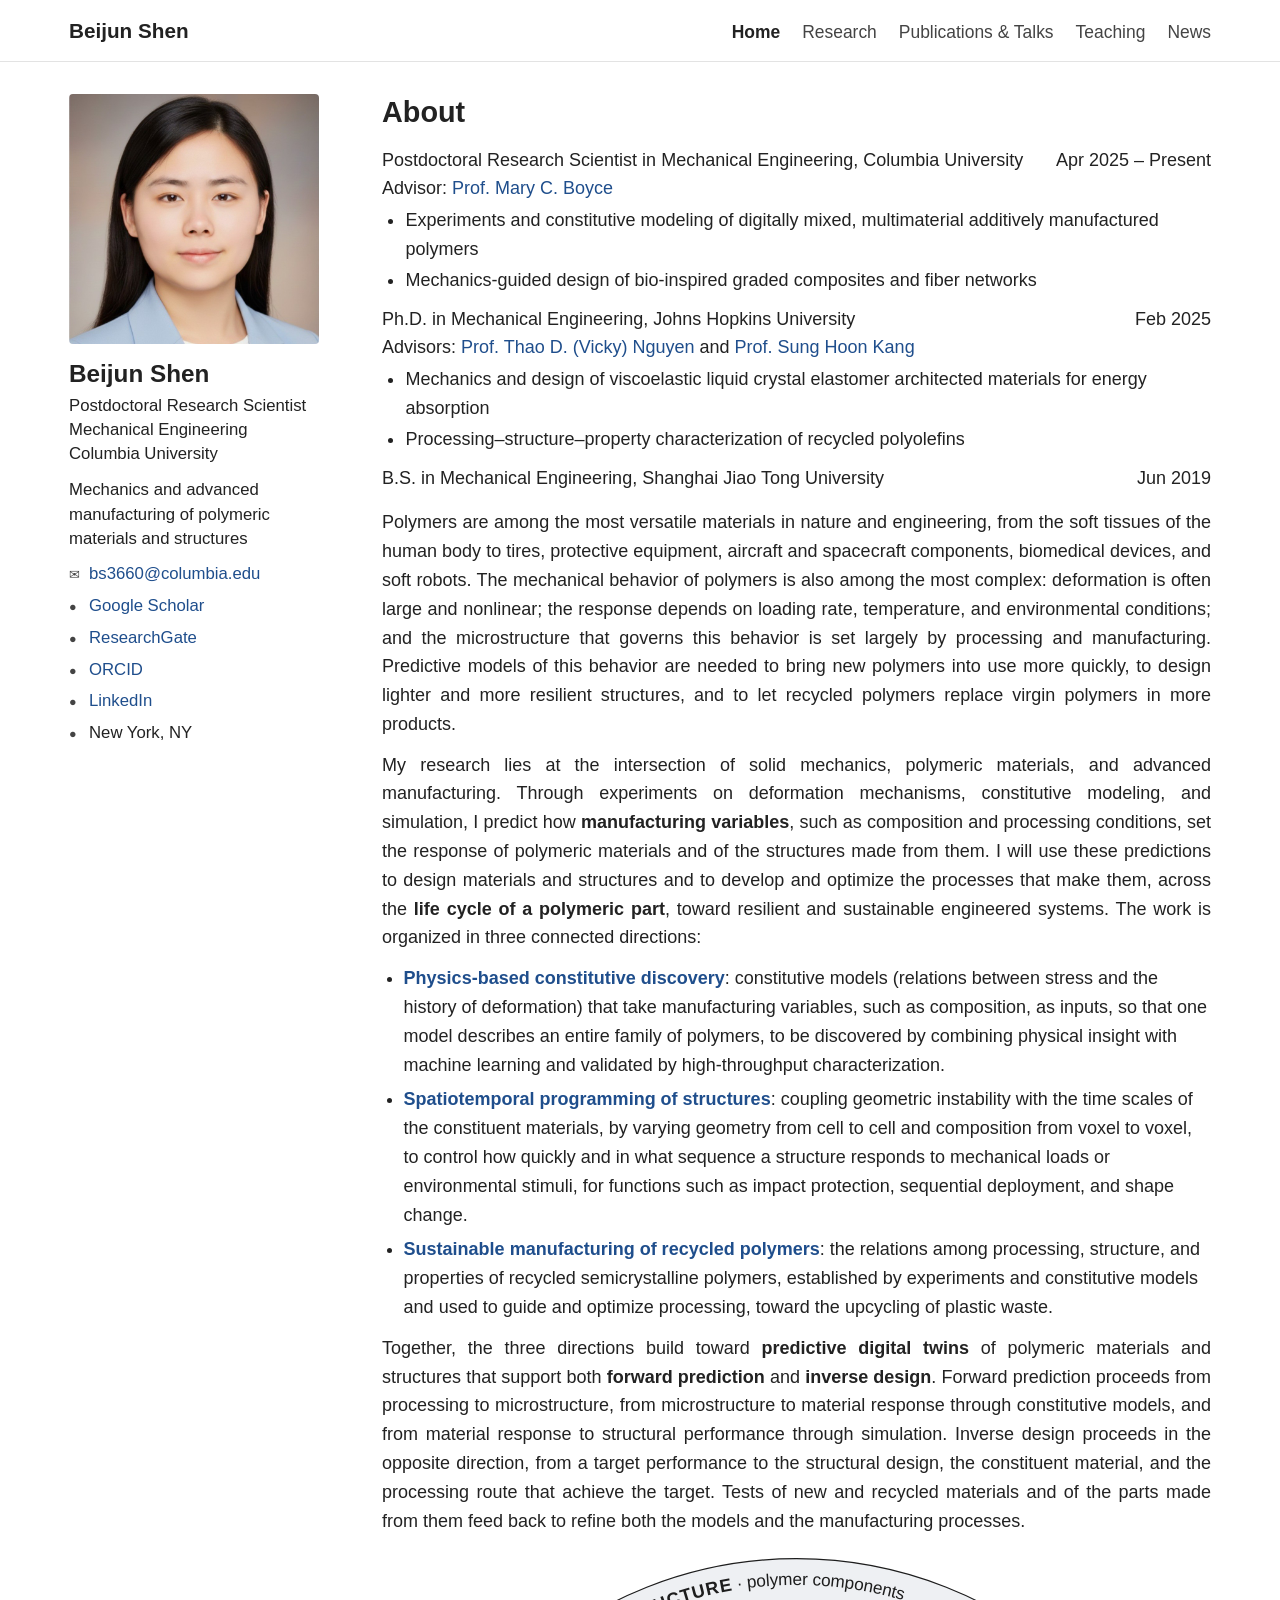
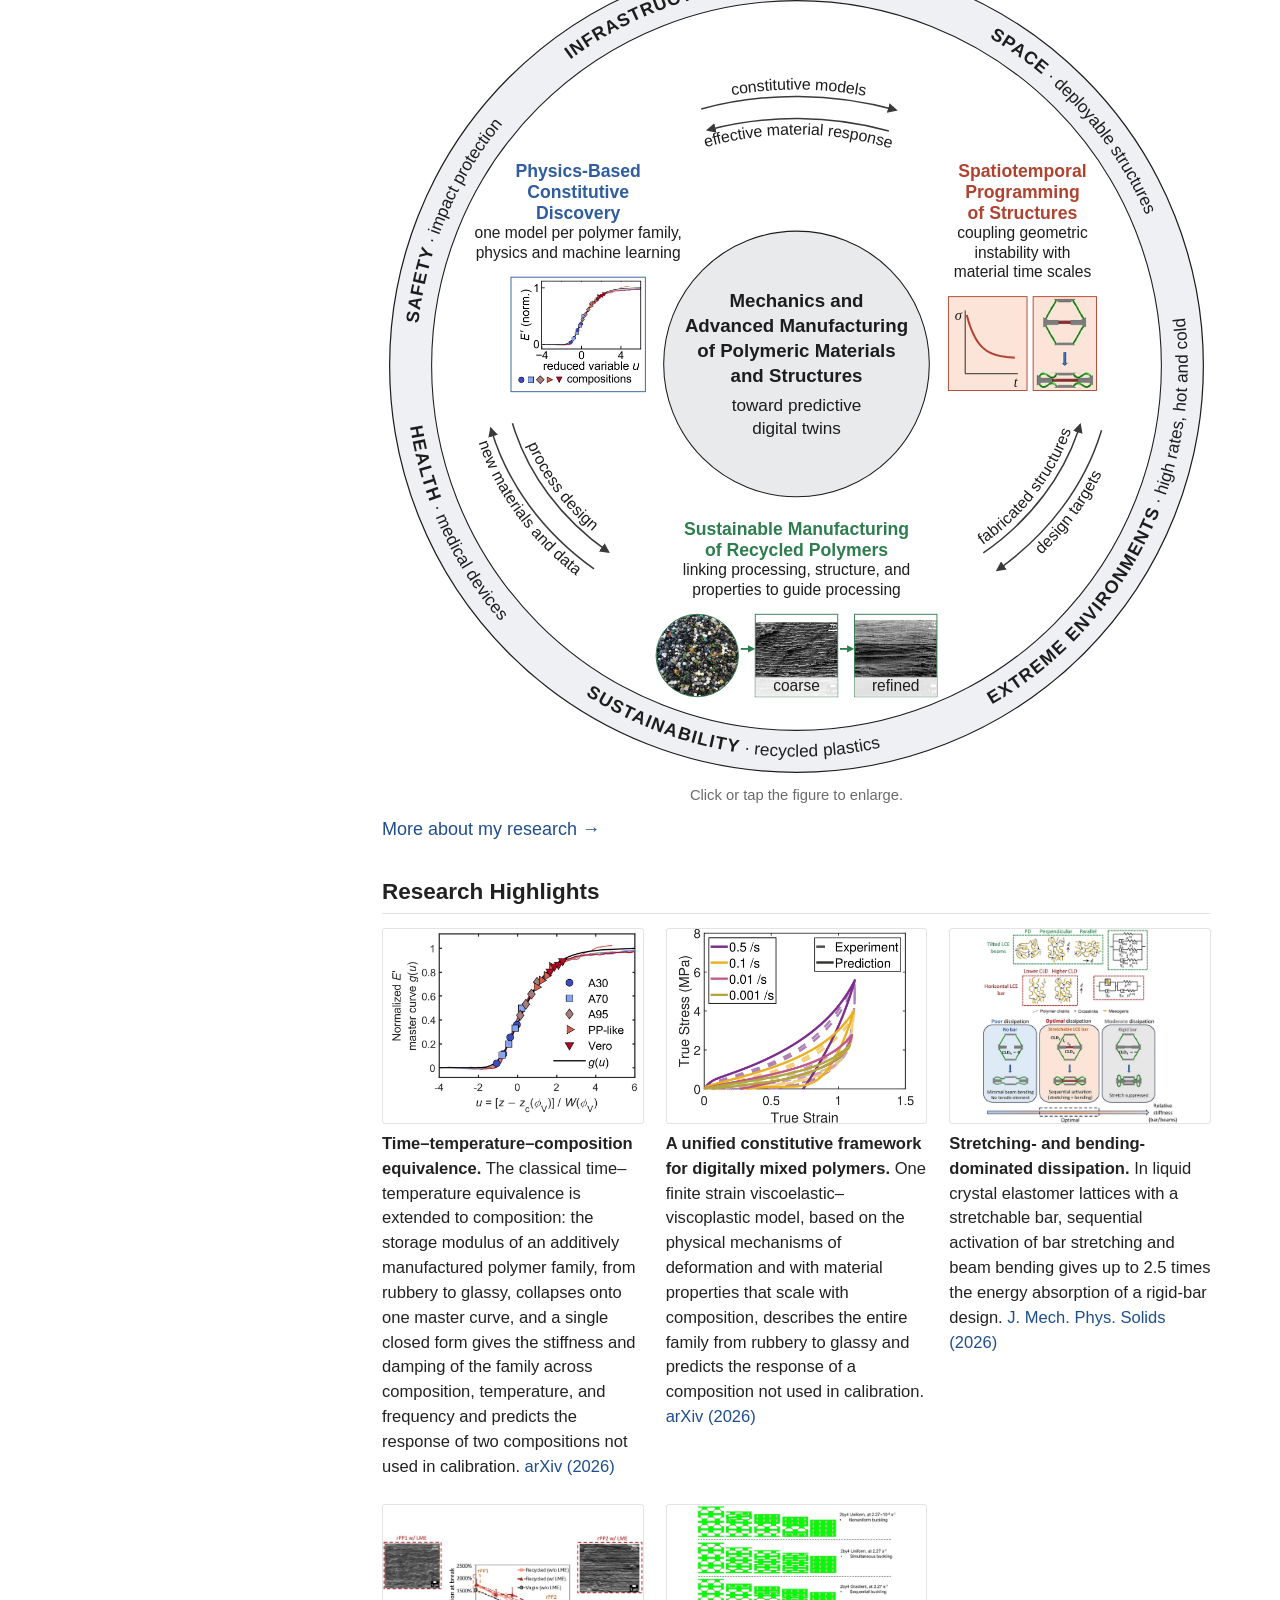
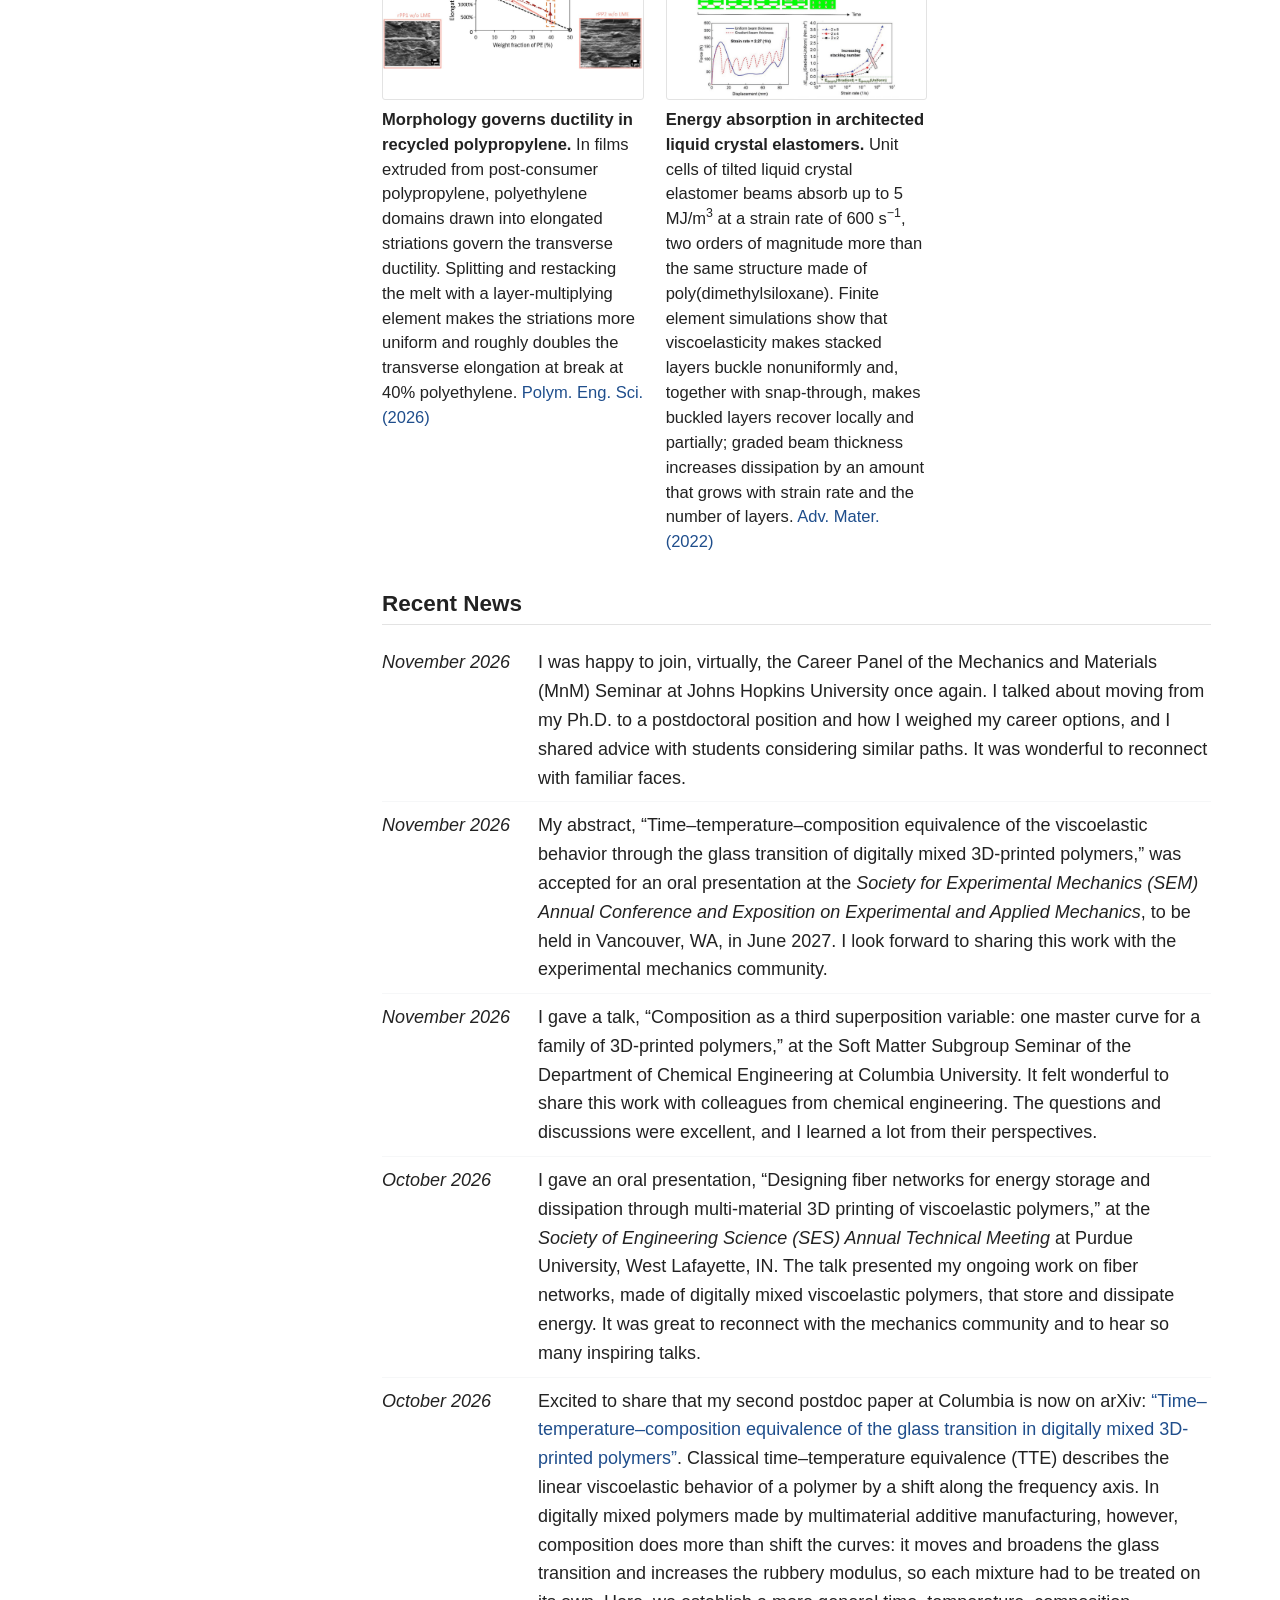
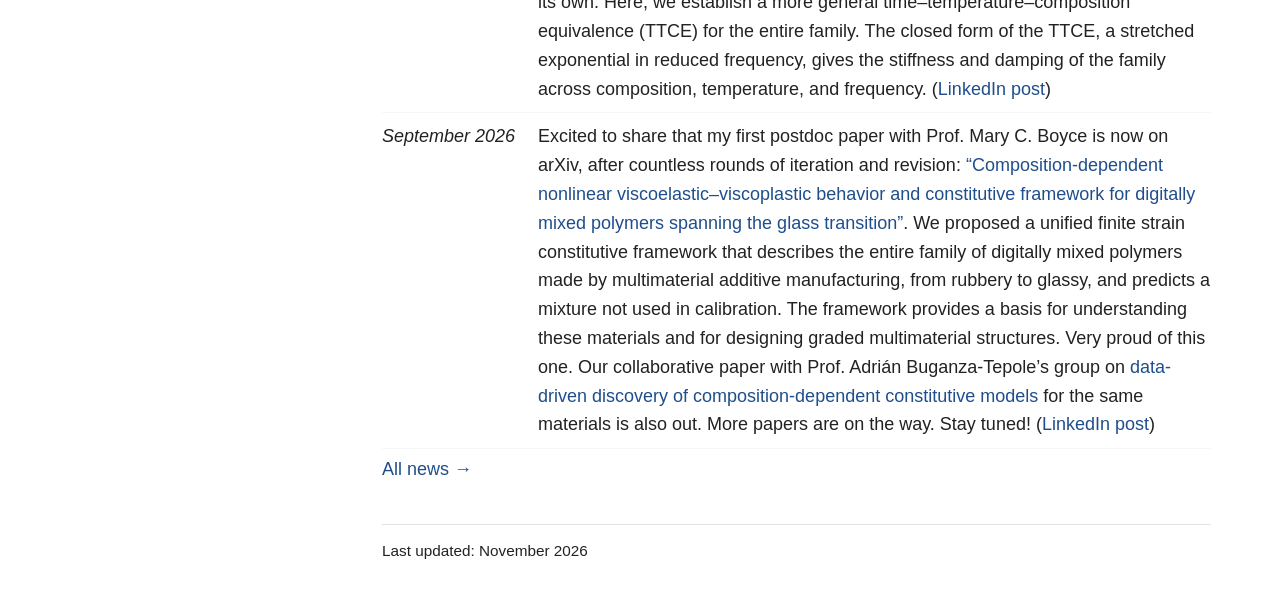
==== commit 9e14474a: "News: JHU MnM Seminar career panel (November 2026); Home keeps six recent items Co-Authored-By: Clau" ====
--- a/index.html
+++ b/index.html
@@ -210,12 +210,12 @@
 <section>
 <h2>Recent News</h2>
 <ul class="news">
+    <li><span class="date">November 2026</span><div class="text">I was happy to join, virtually, the Career Panel of the Mechanics and Materials (MnM) Seminar at Johns Hopkins University once again. I talked about moving from my Ph.D. to a postdoctoral position and how I weighed my career options, and I shared advice with students considering similar paths. It was wonderful to reconnect with familiar faces.</div></li>
     <li><span class="date">November 2026</span><div class="text">My abstract, “Time–temperature–composition equivalence of the viscoelastic behavior through the glass transition of digitally mixed 3D-printed polymers,” was accepted for an oral presentation at the <i>Society for Experimental Mechanics (SEM) Annual Conference and Exposition on Experimental and Applied Mechanics</i>, to be held in Vancouver, WA, in June 2027. I look forward to sharing this work with the experimental mechanics community.</div></li>
     <li><span class="date">November 2026</span><div class="text">I gave a talk, “Composition as a third superposition variable: one master curve for a family of 3D-printed polymers,” at the Soft Matter Subgroup Seminar of the Department of Chemical Engineering at Columbia University. It felt wonderful to share this work with colleagues from chemical engineering. The questions and discussions were excellent, and I learned a lot from their perspectives.</div></li>
     <li><span class="date">October 2026</span><div class="text">I gave an oral presentation, “Designing fiber networks for energy storage and dissipation through multi-material 3D printing of viscoelastic polymers,” at the <i>Society of Engineering Science (SES) Annual Technical Meeting</i> at Purdue University, West Lafayette, IN. The talk presented my ongoing work on fiber networks, made of digitally mixed viscoelastic polymers, that store and dissipate energy. It was great to reconnect with the mechanics community and to hear so many inspiring talks.</div></li>
     <li><span class="date">October 2026</span><div class="text">Excited to share that my second postdoc paper at Columbia is now on arXiv: <a href="https://doi.org/10.48550/arXiv.2610.14986" target="_blank" rel="noopener noreferrer"> “Time–temperature–composition equivalence of the glass transition in digitally mixed 3D-printed polymers”</a>. Classical time–temperature equivalence (TTE) describes the linear viscoelastic behavior of a polymer by a shift along the frequency axis. In digitally mixed polymers made by multimaterial additive manufacturing, however, composition does more than shift the curves: it moves and broadens the glass transition and increases the rubbery modulus, so each mixture had to be treated on its own. Here, we establish a more general time–temperature–composition equivalence (TTCE) for the entire family. The closed form of the TTCE, a stretched exponential in reduced frequency, gives the stiffness and damping of the family across composition, temperature, and frequency. (<a href="https://www.linkedin.com/feed/update/urn:li:activity:7515976046169600002/" target="_blank" rel="noopener noreferrer">LinkedIn post</a>)</div></li>
     <li><span class="date">September 2026</span><div class="text">Excited to share that my first postdoc paper with Prof. Mary C. Boyce is now on arXiv, after countless rounds of iteration and revision: <a href="https://doi.org/10.48550/arXiv.2609.04399" target="_blank" rel="noopener noreferrer"> “Composition-dependent nonlinear viscoelastic–viscoplastic behavior and constitutive framework for digitally mixed polymers spanning the glass transition”</a>. We proposed a unified finite strain constitutive framework that describes the entire family of digitally mixed polymers made by multimaterial additive manufacturing, from rubbery to glassy, and predicts a mixture not used in calibration. The framework provides a basis for understanding these materials and for designing graded multimaterial structures. Very proud of this one. Our collaborative paper with Prof. Adrián Buganza-Tepole’s group on <a href="https://doi.org/10.48550/arXiv.2609.04541" target="_blank" rel="noopener noreferrer">data-driven discovery of composition-dependent constitutive models</a> for the same materials is also out. More papers are on the way. Stay tuned! (<a href="https://www.linkedin.com/feed/update/urn:li:activity:7503520522584899585/" target="_blank" rel="noopener noreferrer">LinkedIn post</a>)</div></li>
-    <li><span class="date">July 2026</span><div class="text">I was honored to receive an invitation to give a presentation at the Third <i>Advances in Applied Mechanics Conference</i> (<a href="https://www.aam-conf.com/" target="_blank" rel="noopener noreferrer">AAM 2027</a>), Madeira, Portugal. I am very grateful for this recognition of my work.</div></li>
 </ul>
 <p class="more"><a href="news.html">All news &rarr;</a></p>
 </section>
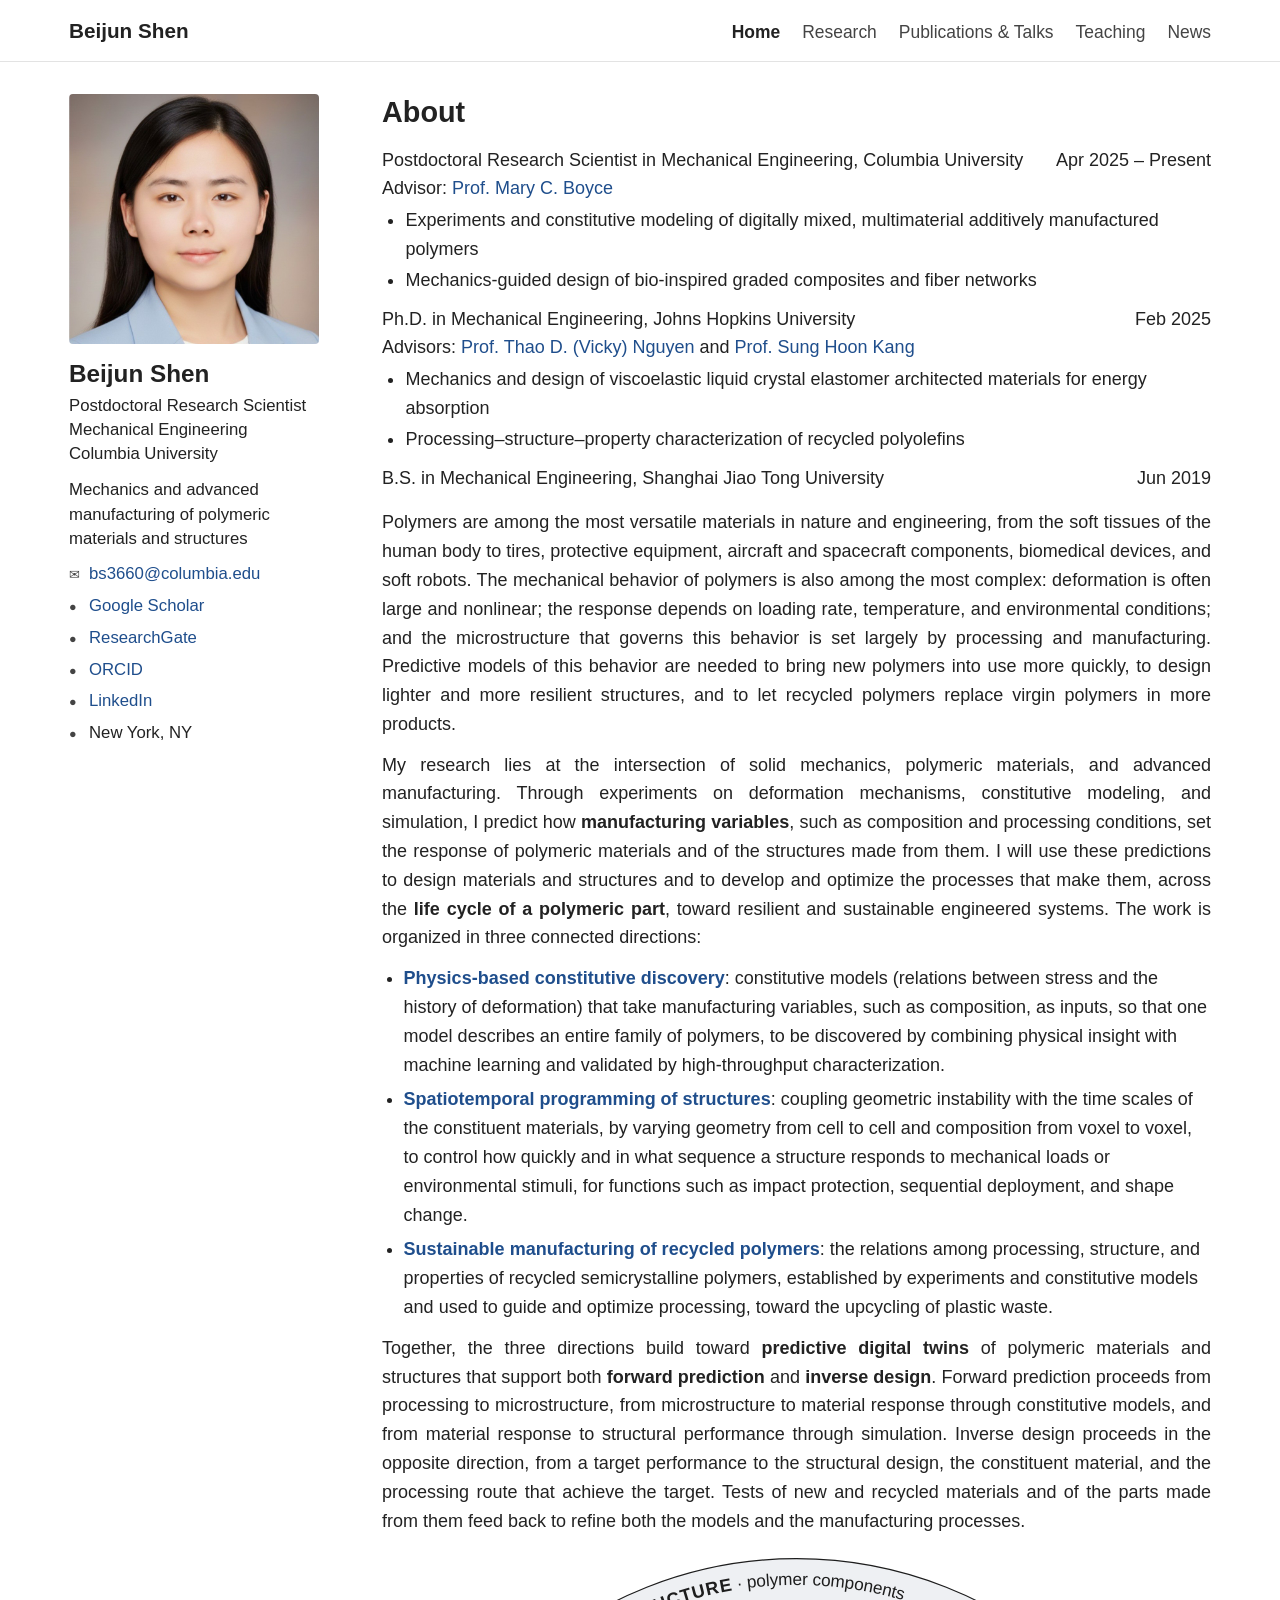
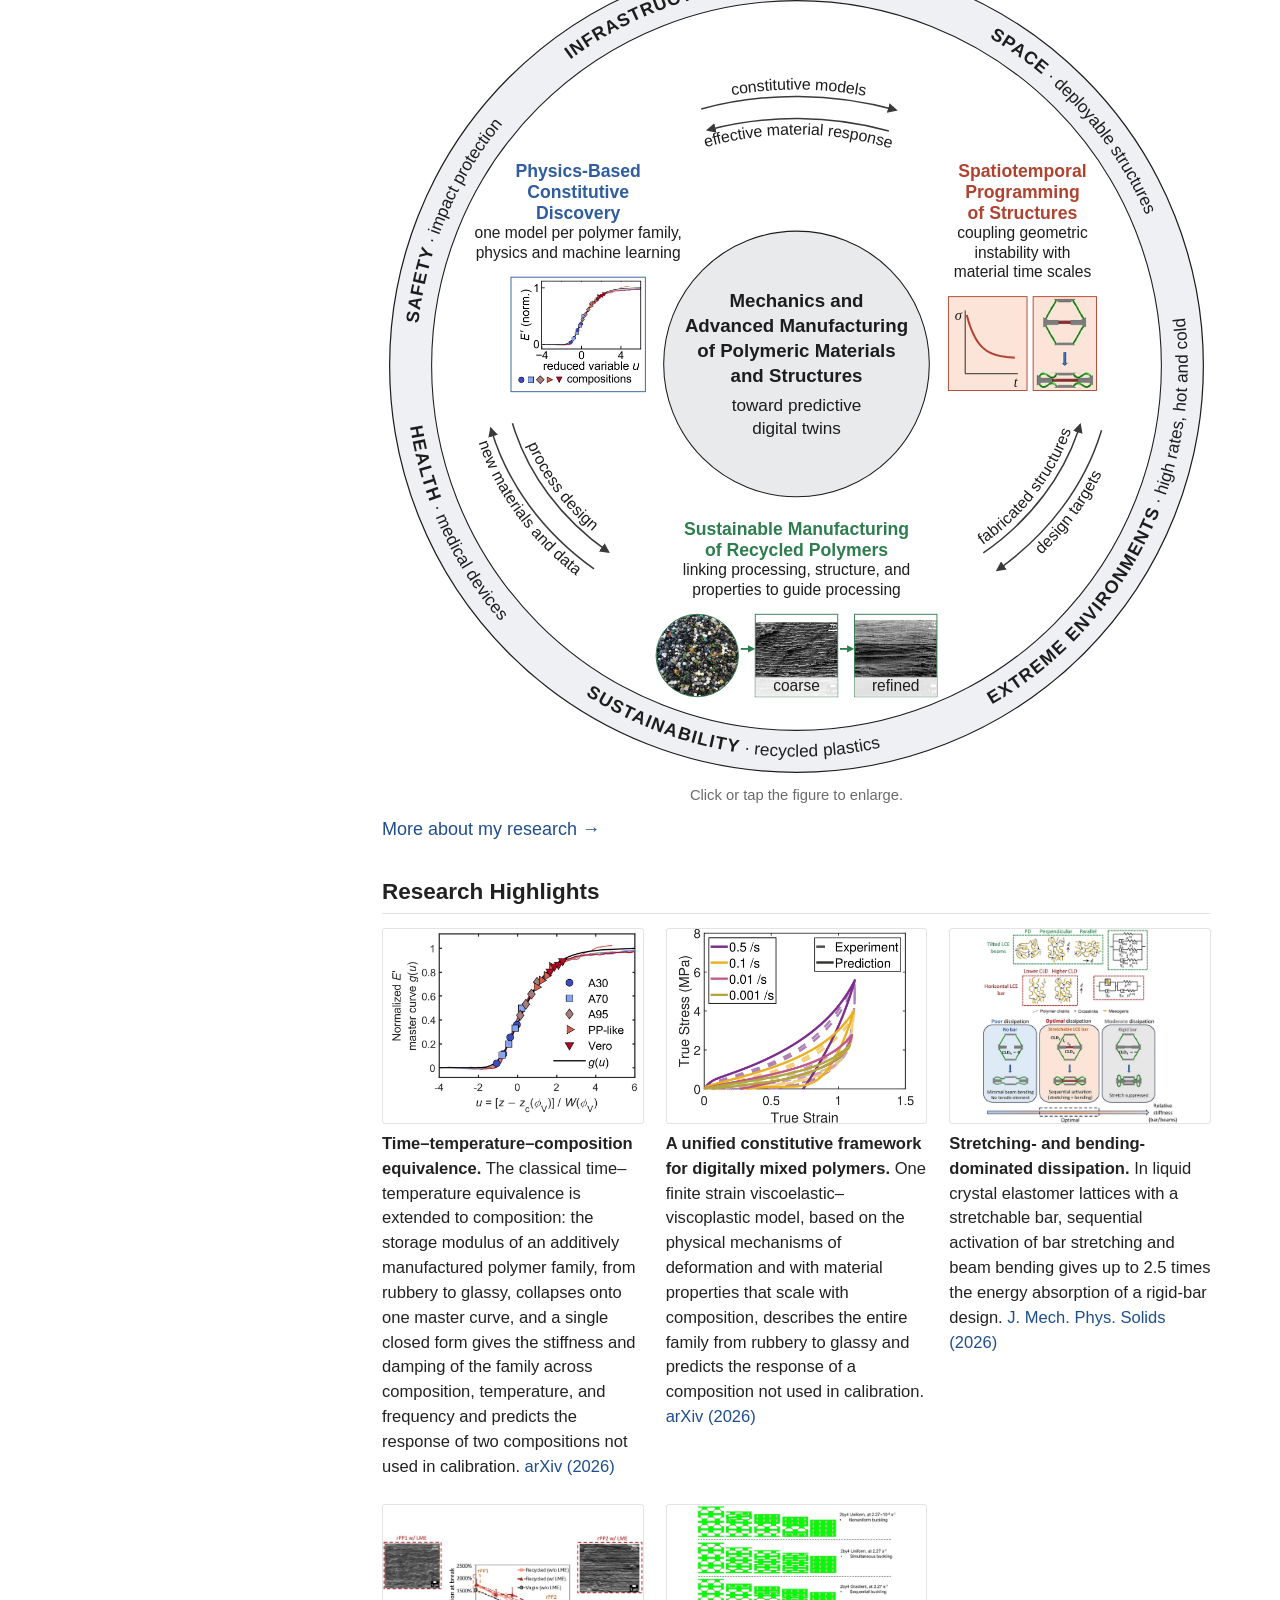
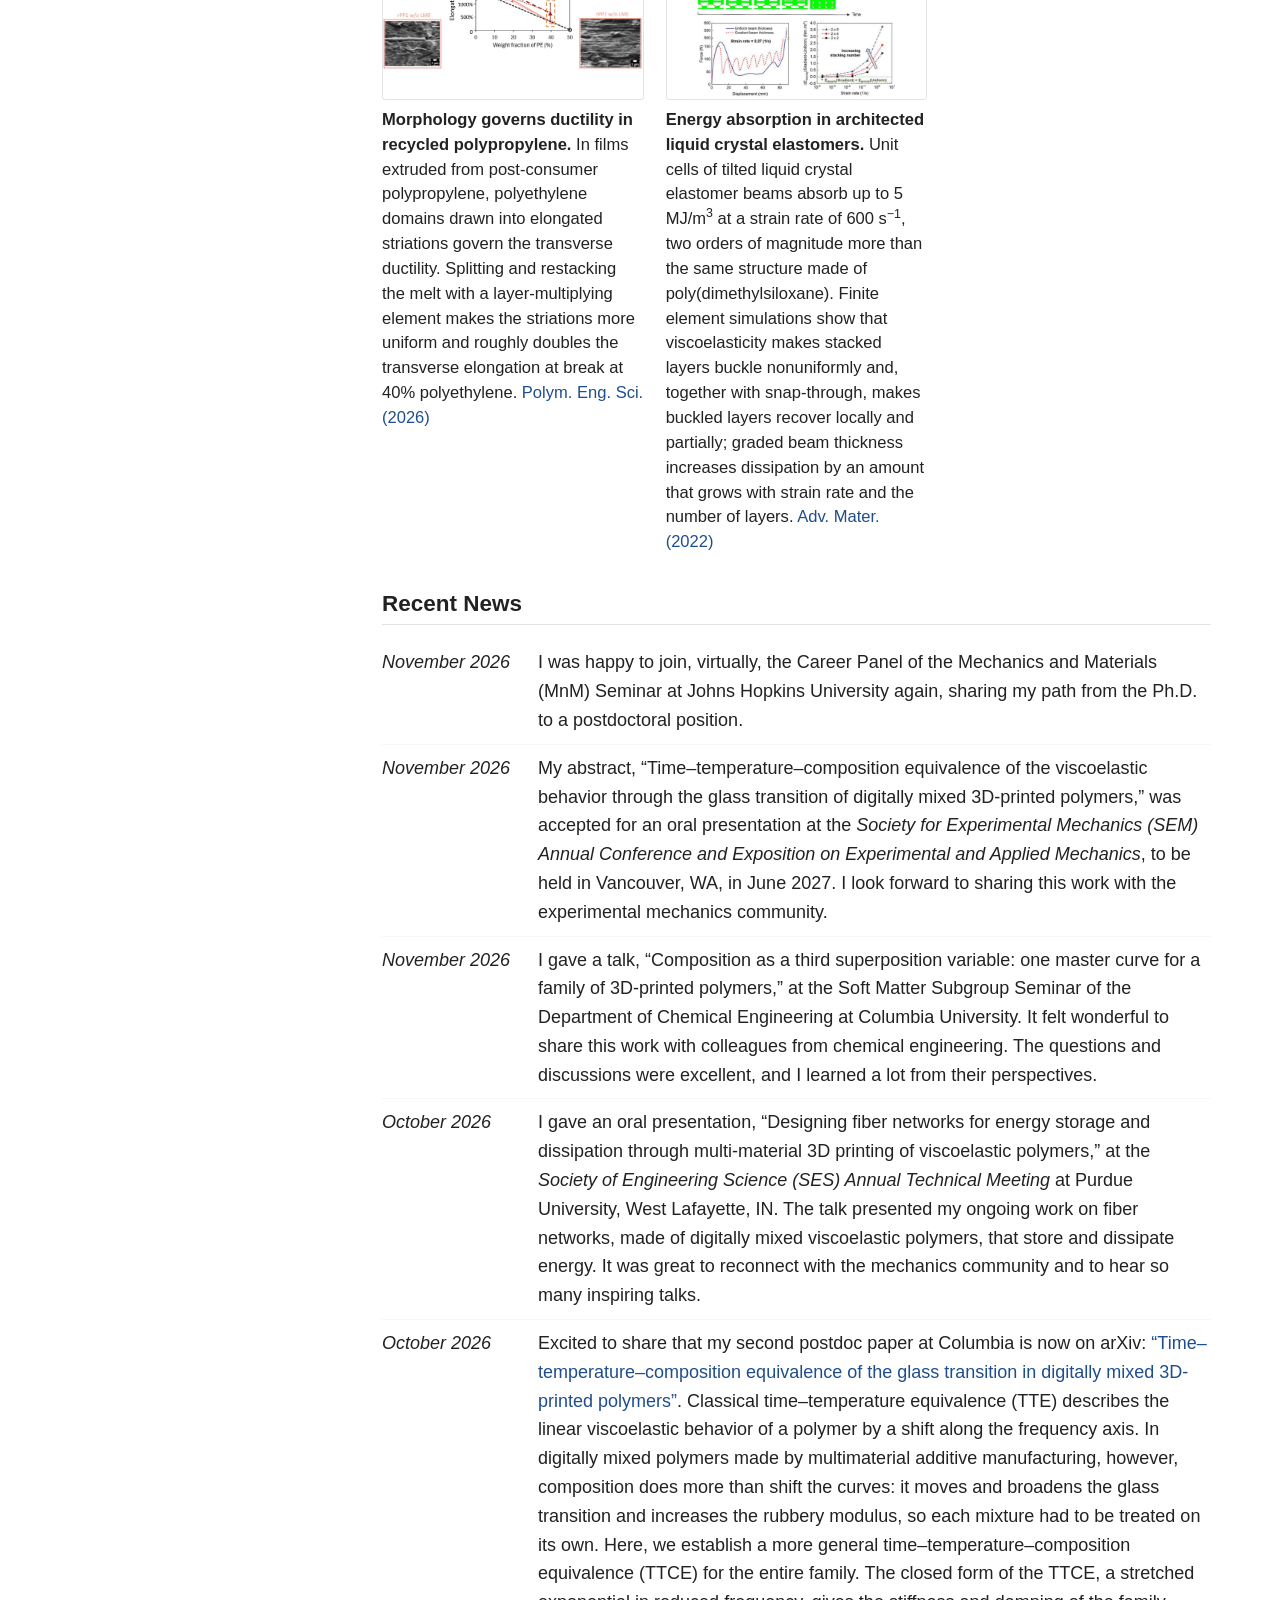
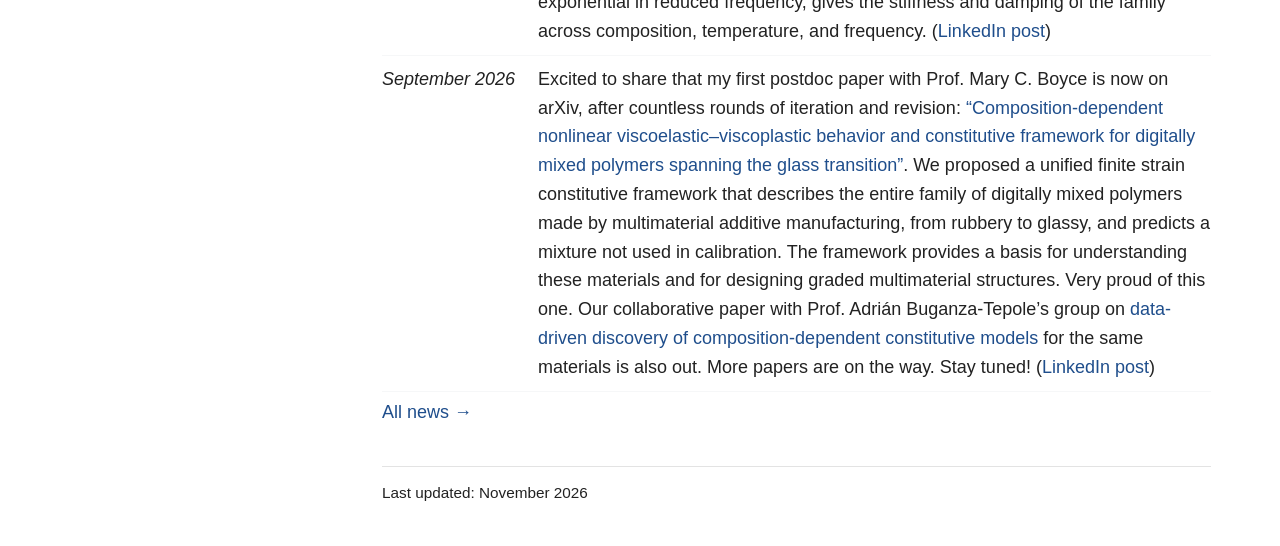
==== commit f44039b4: "News: shorten MnM career panel item Co-Authored-By: Claude Opus 5.5 <noreply@anthropic.com>" ====
--- a/index.html
+++ b/index.html
@@ -210,7 +210,7 @@
 <section>
 <h2>Recent News</h2>
 <ul class="news">
-    <li><span class="date">November 2026</span><div class="text">I was happy to join, virtually, the Career Panel of the Mechanics and Materials (MnM) Seminar at Johns Hopkins University once again. I talked about moving from my Ph.D. to a postdoctoral position and how I weighed my career options, and I shared advice with students considering similar paths. It was wonderful to reconnect with familiar faces.</div></li>
+    <li><span class="date">November 2026</span><div class="text">I was happy to join, virtually, the Career Panel of the Mechanics and Materials (MnM) Seminar at Johns Hopkins University again, sharing my path from the Ph.D. to a postdoctoral position.</div></li>
     <li><span class="date">November 2026</span><div class="text">My abstract, “Time–temperature–composition equivalence of the viscoelastic behavior through the glass transition of digitally mixed 3D-printed polymers,” was accepted for an oral presentation at the <i>Society for Experimental Mechanics (SEM) Annual Conference and Exposition on Experimental and Applied Mechanics</i>, to be held in Vancouver, WA, in June 2027. I look forward to sharing this work with the experimental mechanics community.</div></li>
     <li><span class="date">November 2026</span><div class="text">I gave a talk, “Composition as a third superposition variable: one master curve for a family of 3D-printed polymers,” at the Soft Matter Subgroup Seminar of the Department of Chemical Engineering at Columbia University. It felt wonderful to share this work with colleagues from chemical engineering. The questions and discussions were excellent, and I learned a lot from their perspectives.</div></li>
     <li><span class="date">October 2026</span><div class="text">I gave an oral presentation, “Designing fiber networks for energy storage and dissipation through multi-material 3D printing of viscoelastic polymers,” at the <i>Society of Engineering Science (SES) Annual Technical Meeting</i> at Purdue University, West Lafayette, IN. The talk presented my ongoing work on fiber networks, made of digitally mixed viscoelastic polymers, that store and dissipate energy. It was great to reconnect with the mechanics community and to hear so many inspiring talks.</div></li>
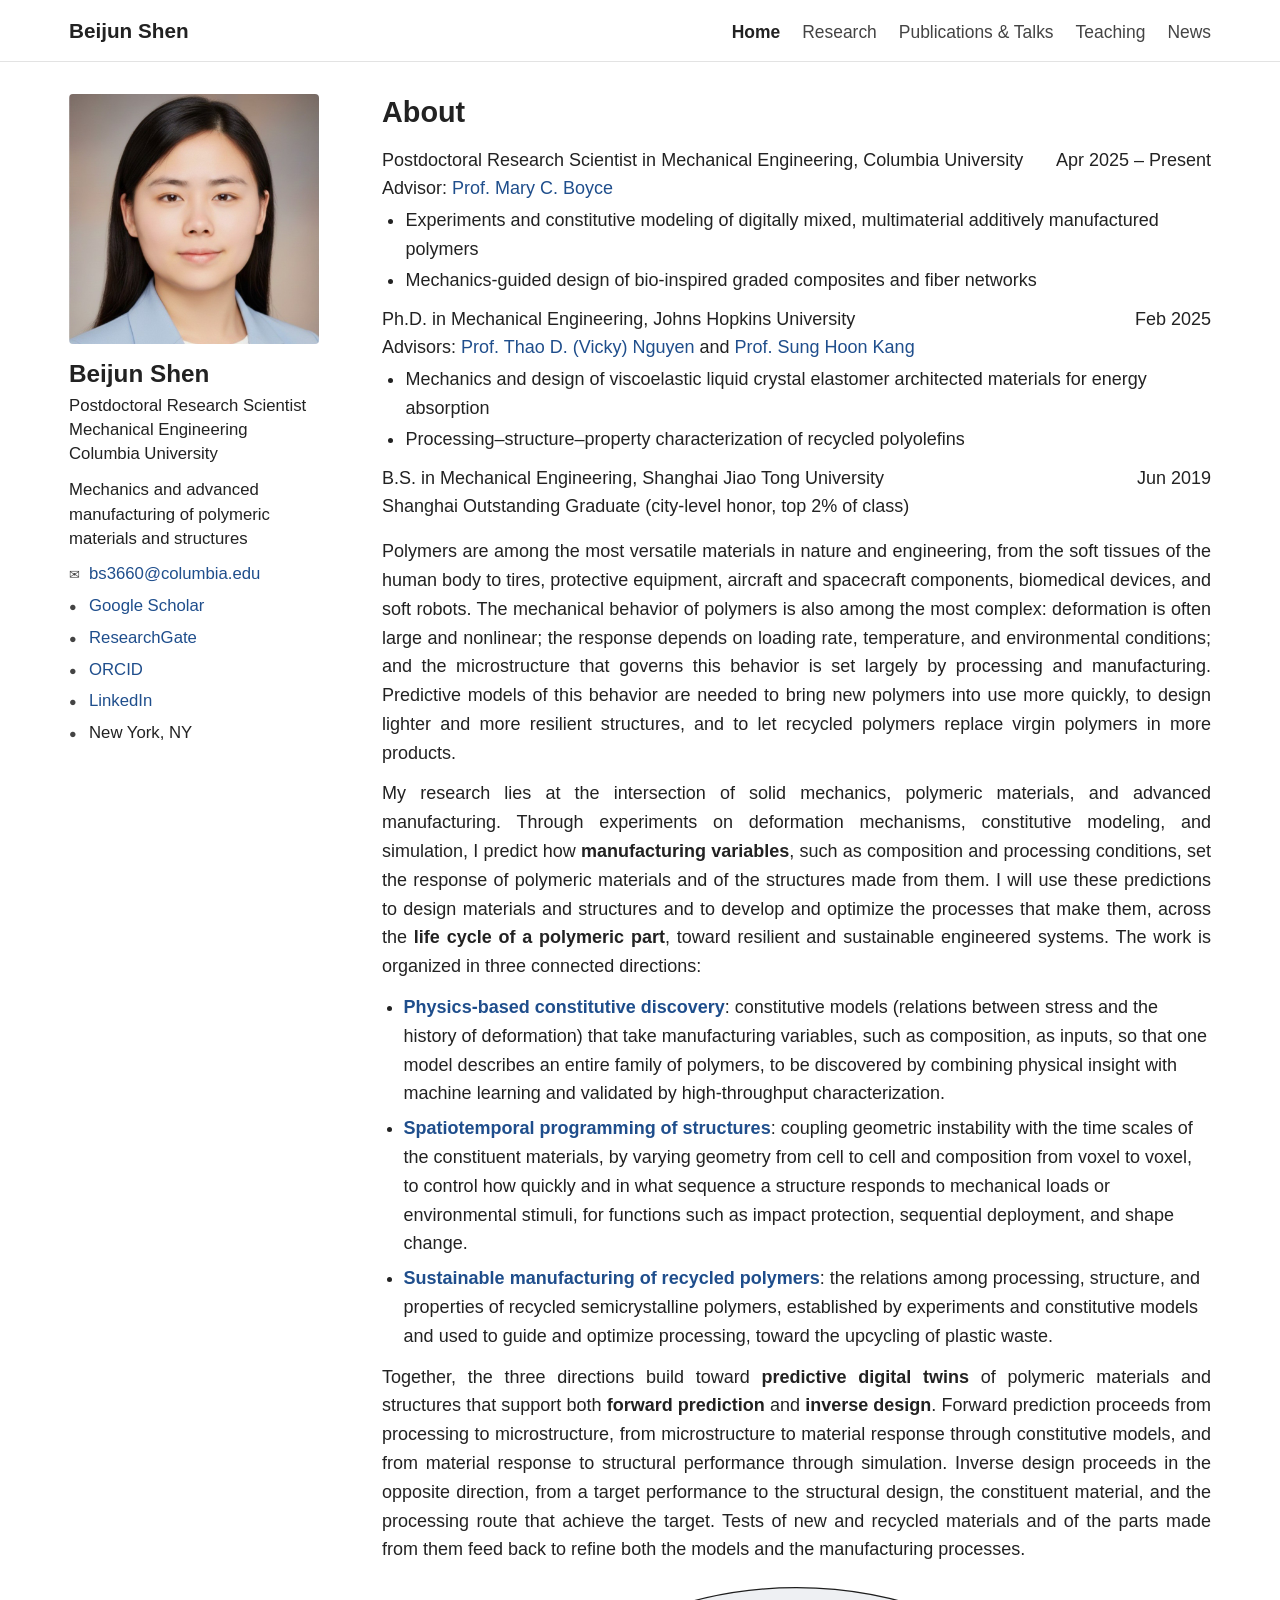
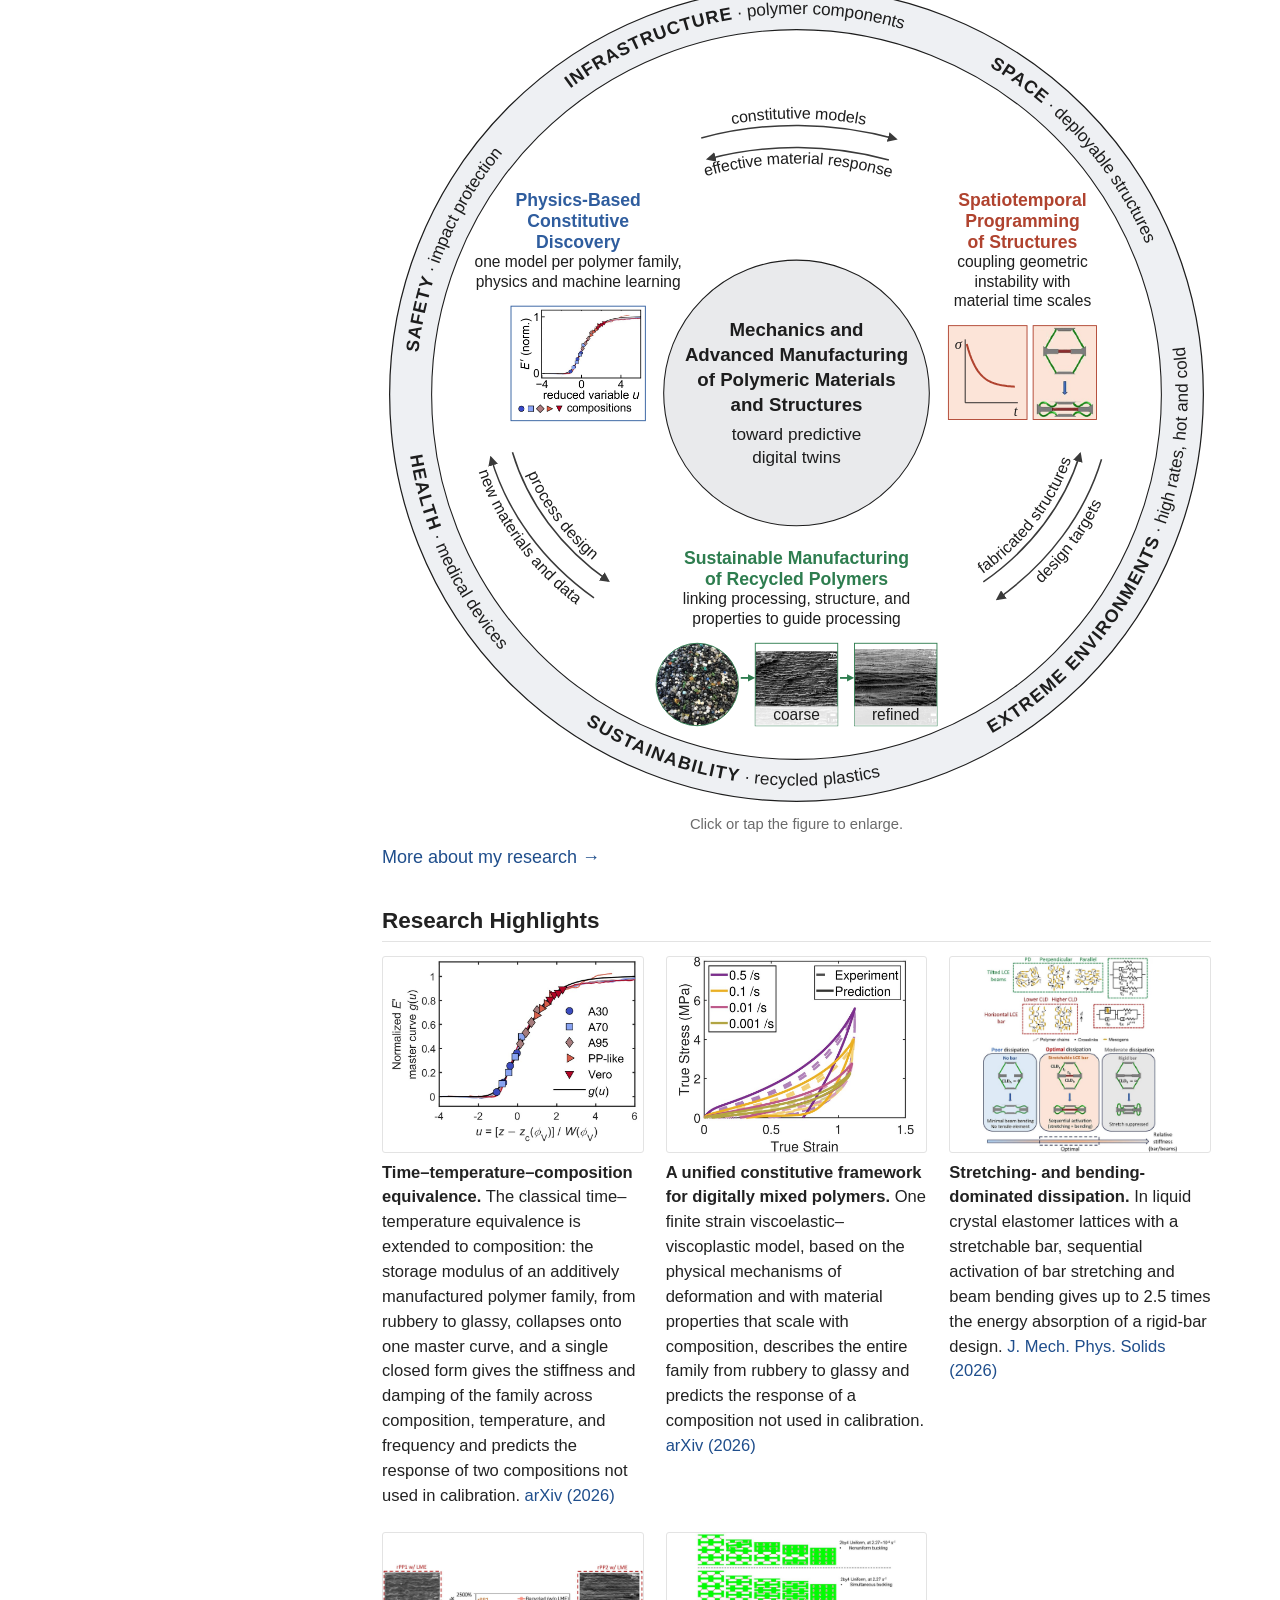
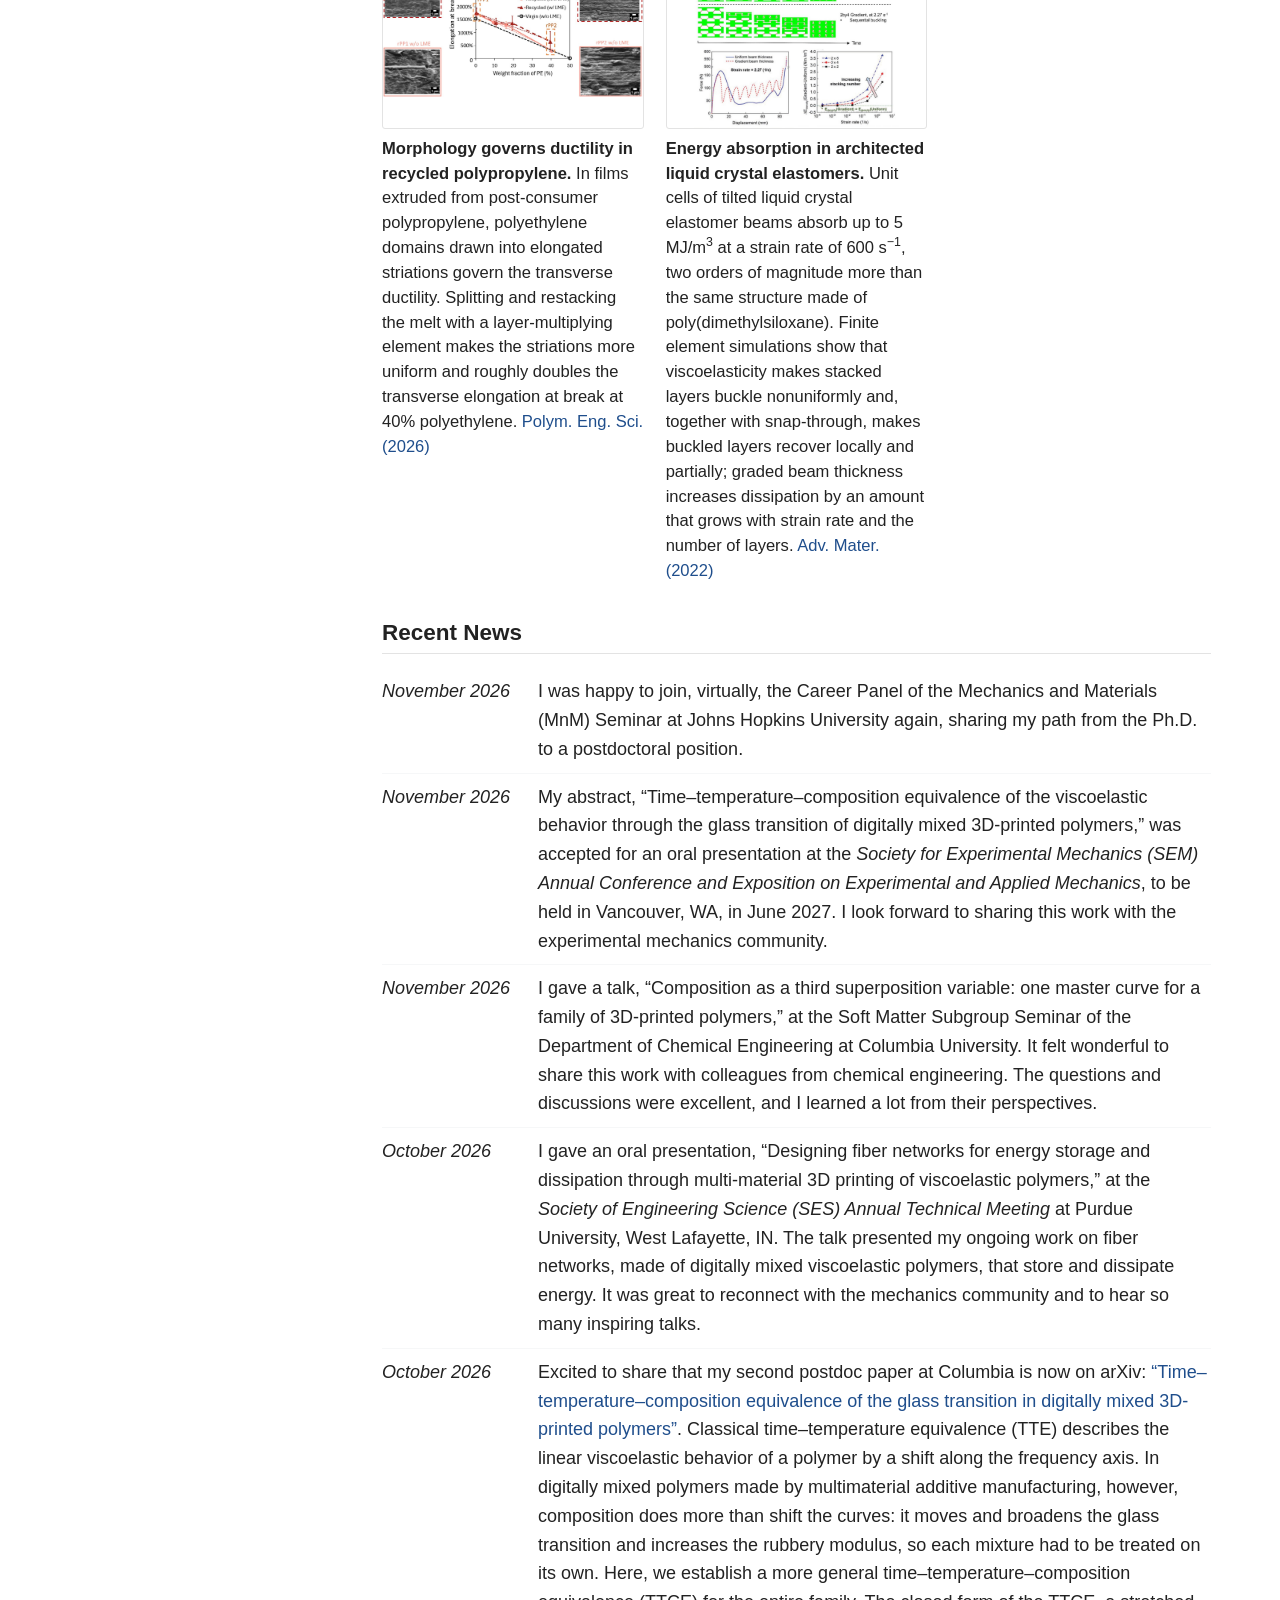
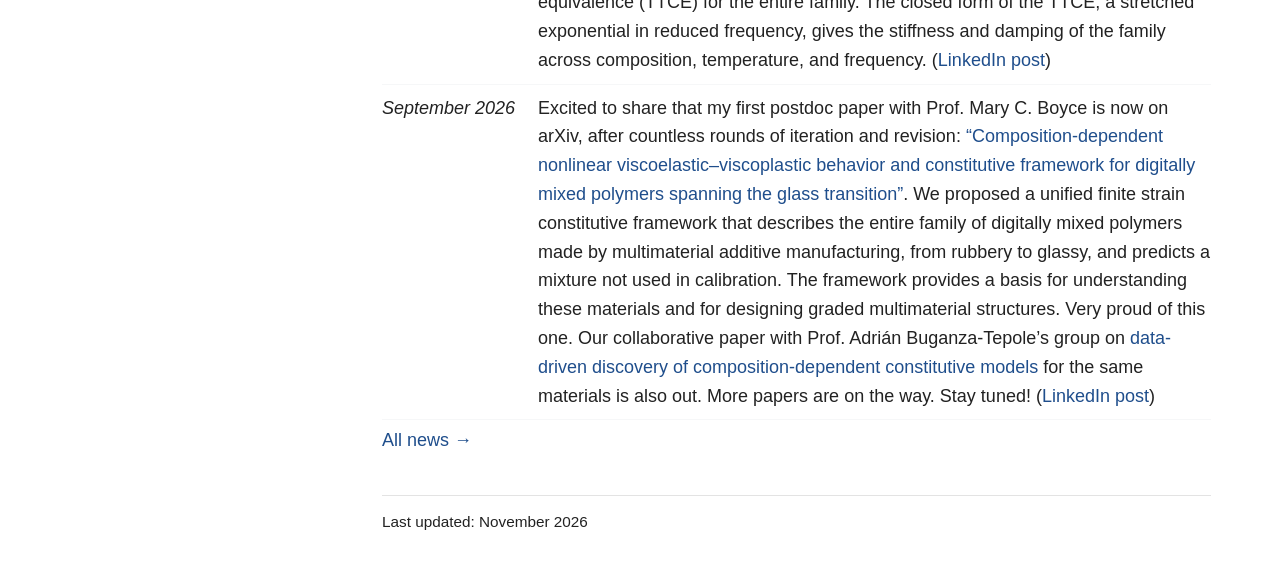
==== commit 2dd9f3a9: "About: Shanghai Outstanding Graduate (top 2%) under the B.S. entry, as in the CV Co-Authored-By: Cla" ====
--- a/index.html
+++ b/index.html
@@ -73,7 +73,8 @@
             <li>Mechanics and design of viscoelastic liquid crystal elastomer architected materials for energy absorption</li>
             <li>Processing&ndash;structure&ndash;property characterization of recycled polyolefins</li>
         </ul></li>
-    <li><div class="cv-head"><span>B.S. in Mechanical Engineering, Shanghai Jiao Tong University</span><span class="cv-date">Jun 2019</span></div></li>
+    <li><div class="cv-head"><span>B.S. in Mechanical Engineering, Shanghai Jiao Tong University</span><span class="cv-date">Jun 2019</span></div>
+        Shanghai Outstanding Graduate (city-level honor, top 2% of class)</li>
 </ul>
 <p>
 Polymers are among the most versatile materials in nature and engineering, from the soft tissues of the human body to tires,
